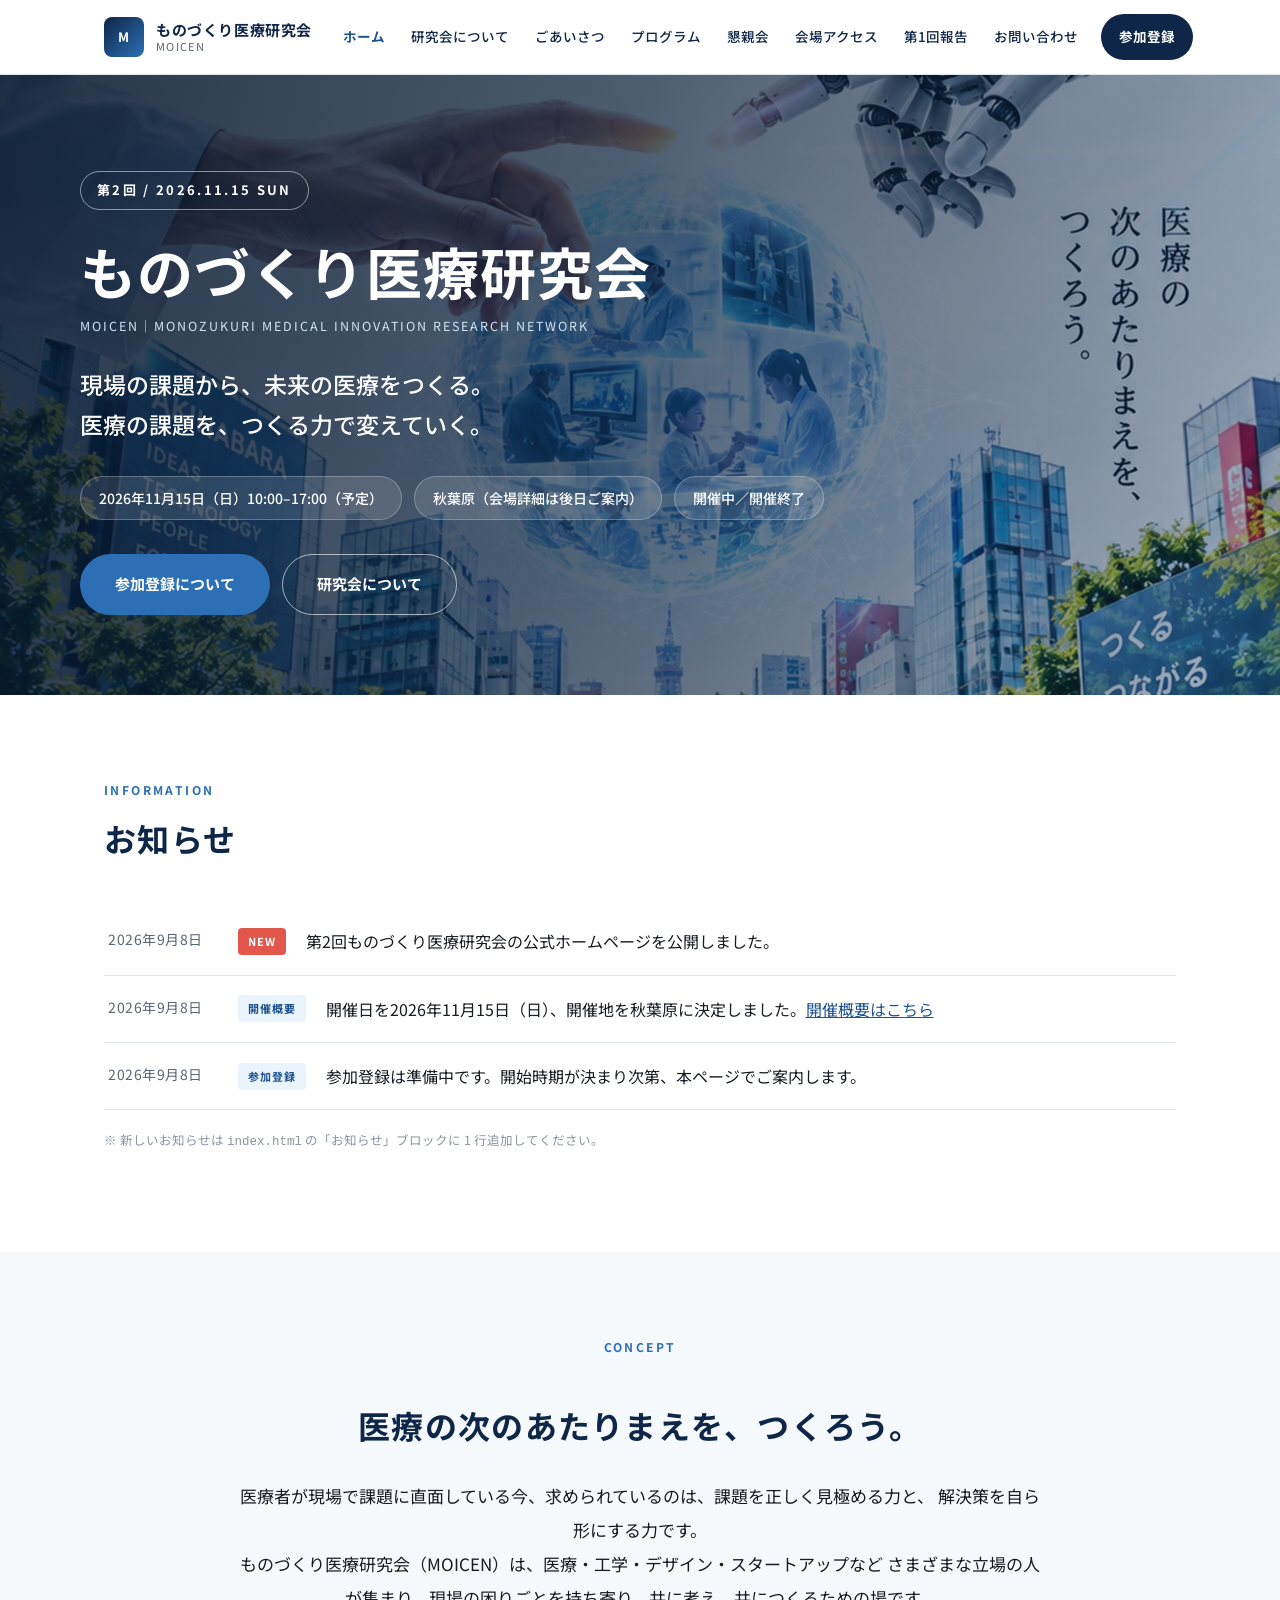
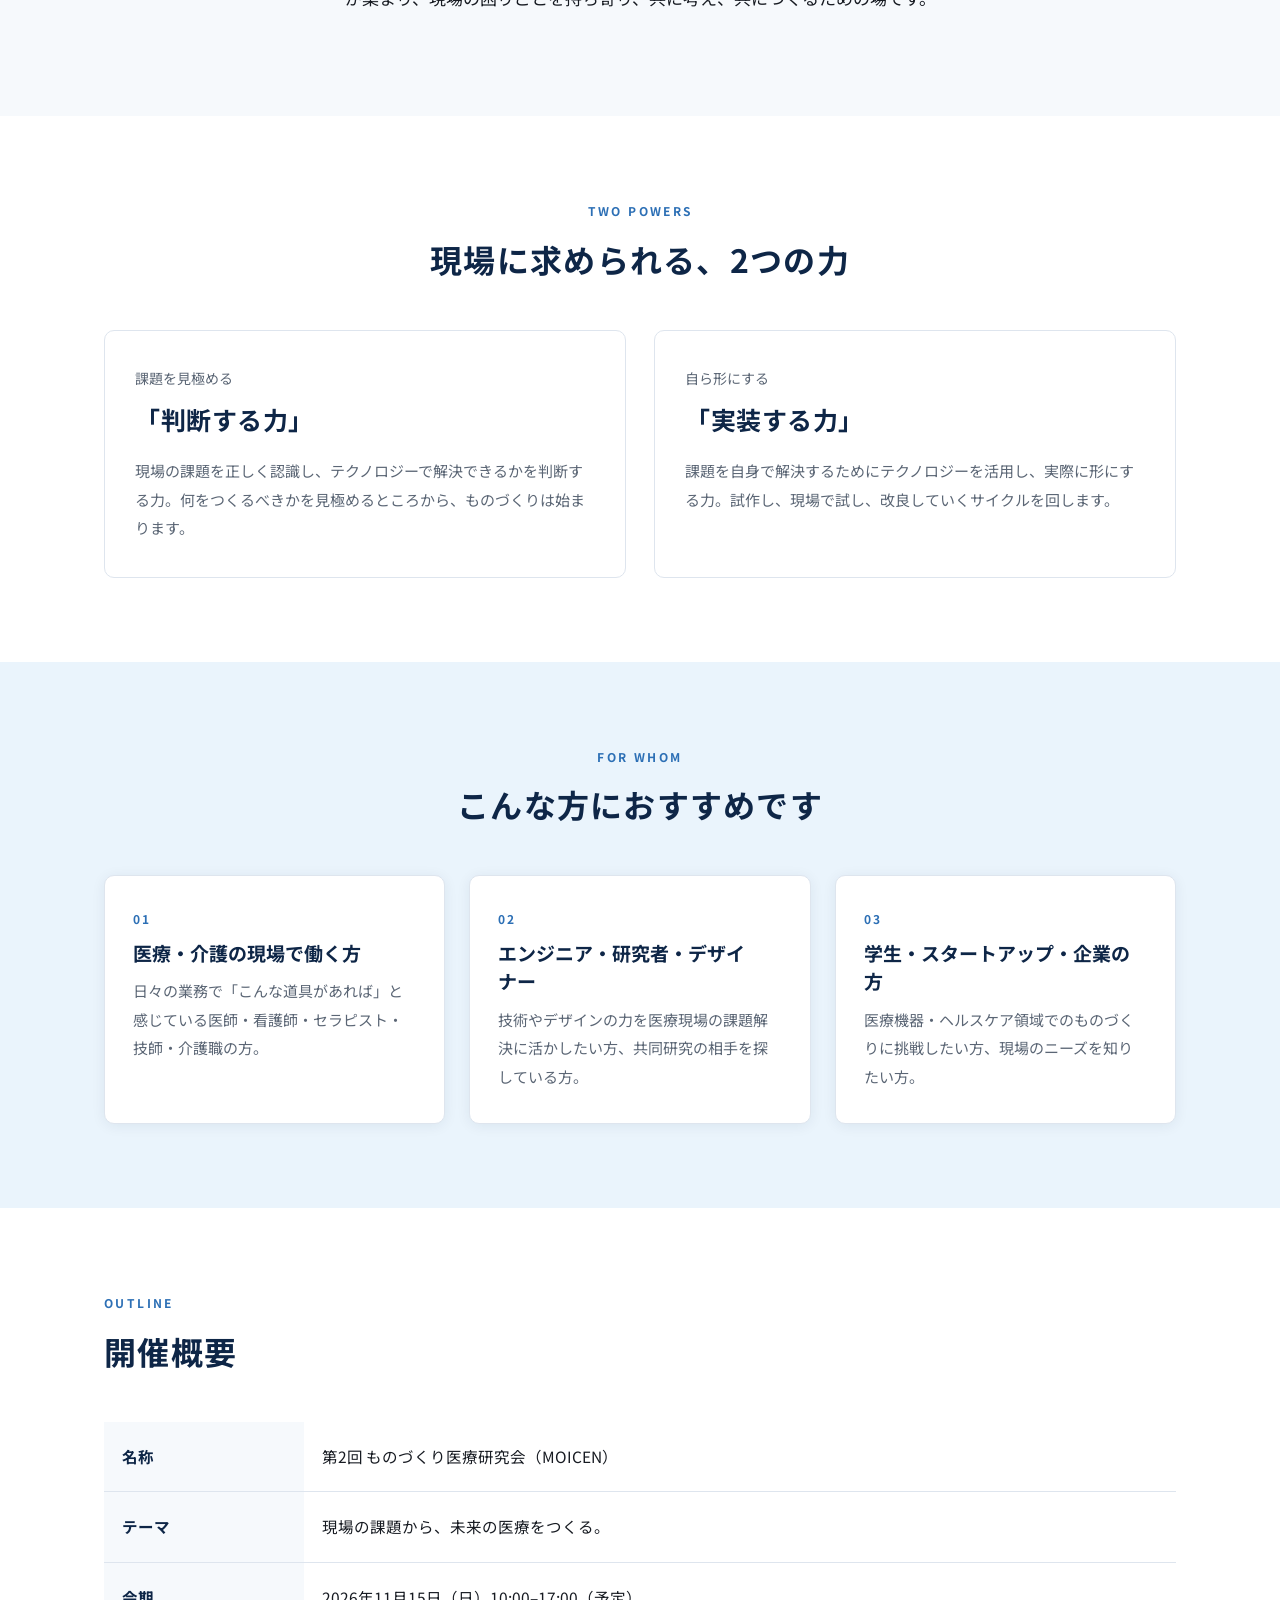
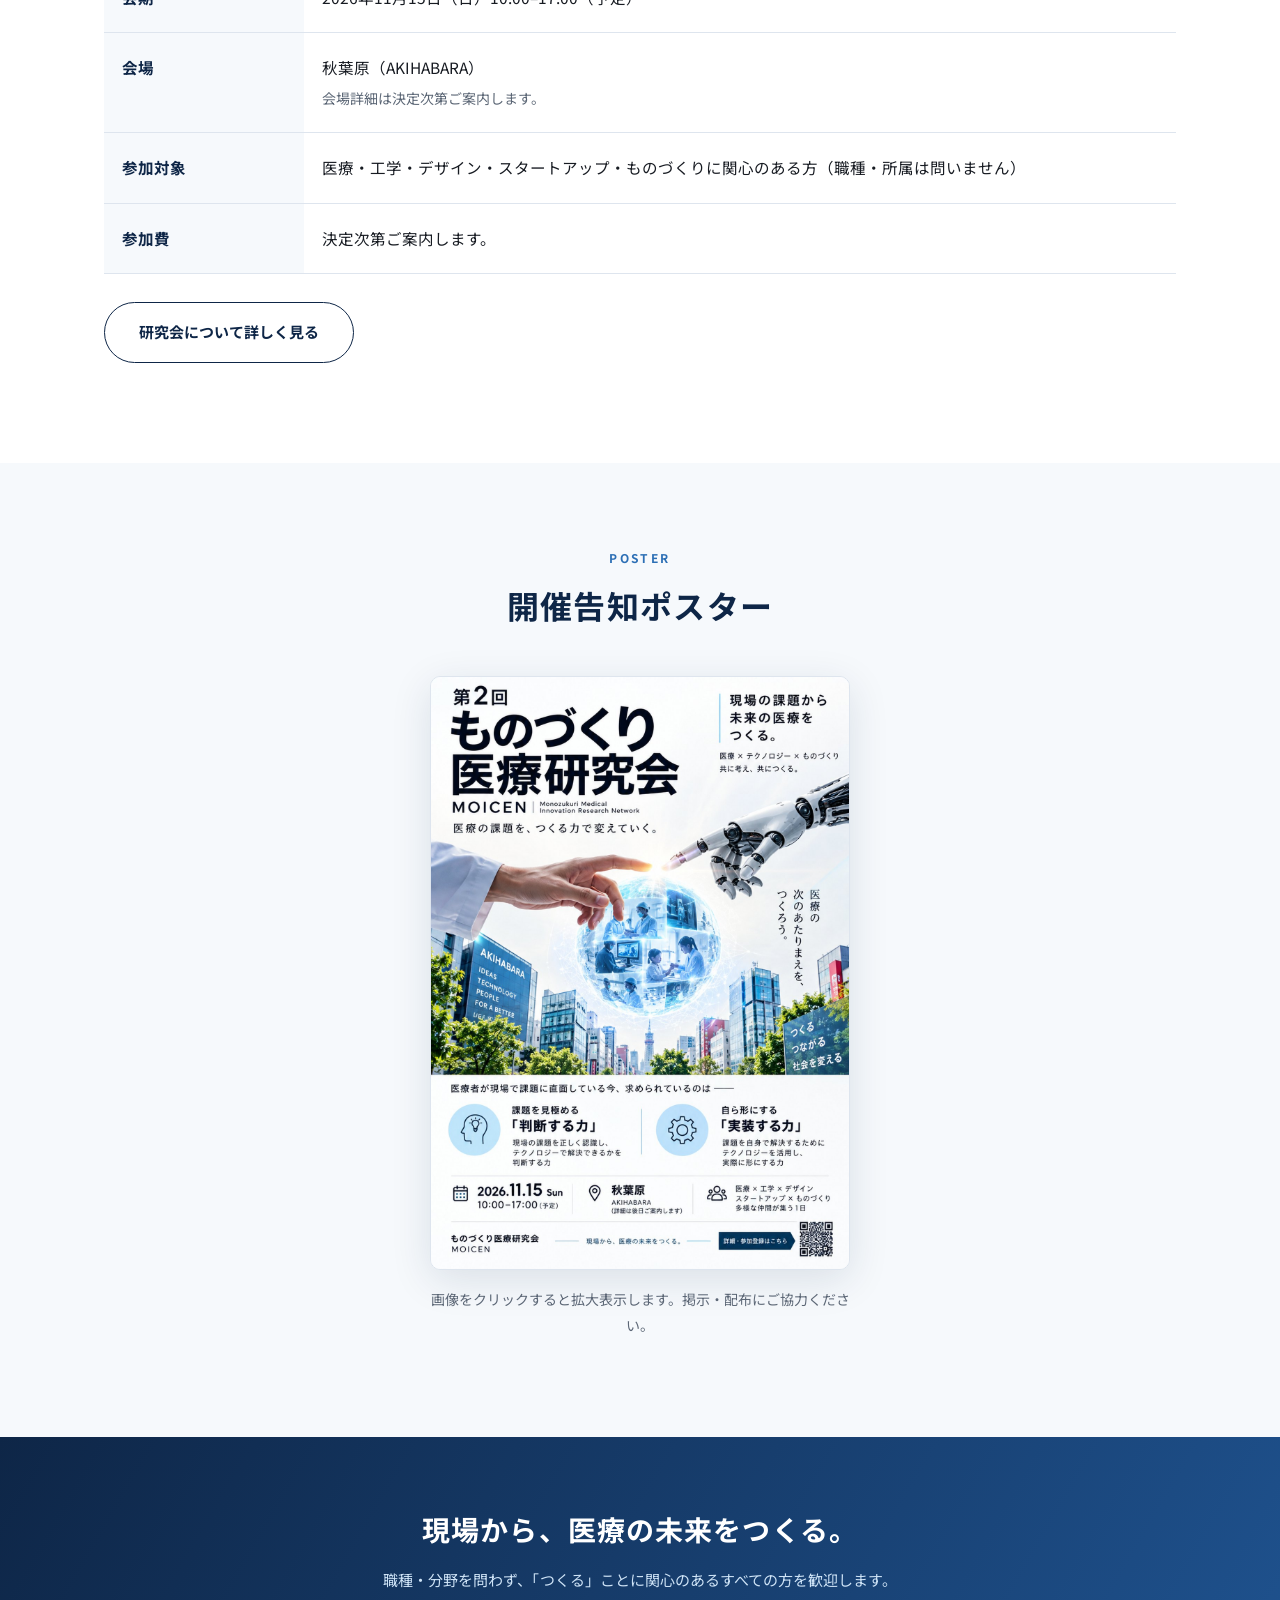
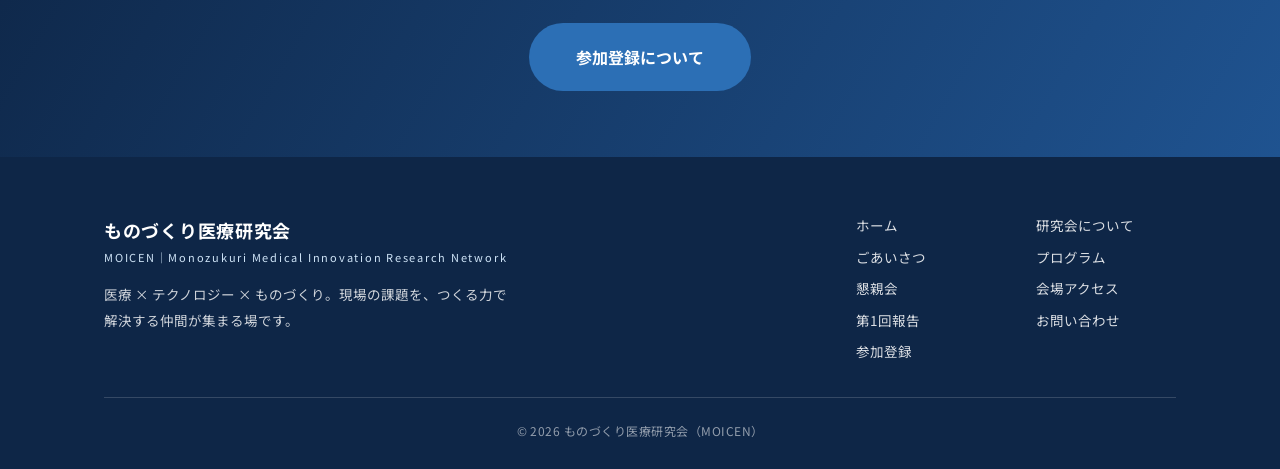
==== index.html @ 5b95f93e "first commit" ====
<!DOCTYPE html>
<html lang="ja">
<head>
<meta charset="UTF-8">
<meta name="viewport" content="width=device-width, initial-scale=1">
<title>ホーム｜第2回 ものづくり医療研究会（MOICEN）</title>
<meta name="description" content="第2回ものづくり医療研究会（MOICEN）を2026年11月15日（日）秋葉原にて開催。医療×テクノロジー×ものづくりで、現場の課題から未来の医療をつくる。">
<meta property="og:title" content="ホーム｜第2回 ものづくり医療研究会（MOICEN）">
<meta property="og:description" content="第2回ものづくり医療研究会（MOICEN）を2026年11月15日（日）秋葉原にて開催。医療×テクノロジー×ものづくりで、現場の課題から未来の医療をつくる。">
<meta property="og:image" content="images/keyvisual.jpg">
<meta property="og:type" content="website">
<link rel="preconnect" href="https://fonts.googleapis.com">
<link rel="preconnect" href="https://fonts.gstatic.com" crossorigin>
<link href="https://fonts.googleapis.com/css2?family=Noto+Sans+JP:wght@400;500;700&display=swap" rel="stylesheet">
<link rel="stylesheet" href="assets/style.css">
</head>
<body>
<header class="site-header">
  <div class="wrap header-inner">
    <a class="brand" href="index.html">
      <span class="brand-mark">M</span>
      <span class="brand-text">
        <span class="brand-name">ものづくり医療研究会</span>
        <span class="brand-sub">MOICEN</span>
      </span>
    </a>
    <button class="nav-toggle" type="button" aria-label="メニューを開く" aria-expanded="false" aria-controls="globalNav"><span></span></button>
    <nav class="nav" id="globalNav">
      <a href="index.html" class="current">ホーム</a>
      <a href="about.html">研究会について</a>
      <a href="greeting.html">ごあいさつ</a>
      <a href="program.html">プログラム</a>
      <a href="social.html">懇親会</a>
      <a href="access.html">会場アクセス</a>
      <a href="report-1st.html">第1回報告</a>
      <a href="contact.html">お問い合わせ</a>
      <a href="registration.html" class="nav-cta">参加登録</a>
    </nav>
  </div>
</header>
<section class="hero">
  <div class="hero-media"><img src="images/keyvisual.jpg" alt="第2回ものづくり医療研究会 キービジュアル"></div>
  <div class="wrap hero-inner">
    <span class="hero-eyebrow">第2回 / 2026.11.15 SUN</span>
    <h1>ものづくり医療研究会</h1>
    <p class="hero-en">MOICEN｜MONOZUKURI MEDICAL INNOVATION RESEARCH NETWORK</p>
    <p class="hero-lead">現場の課題から、未来の医療をつくる。<br>医療の課題を、つくる力で変えていく。</p>
    <div class="hero-facts">
      <span>2026年11月15日（日）10:00–17:00（予定）</span>
      <span>秋葉原（会場詳細は後日ご案内）</span>
      <span id="countdown"></span>
    </div>
    <div class="hero-actions">
      <a class="btn btn-primary" href="registration.html">参加登録について</a>
      <a class="btn btn-ghost" href="about.html">研究会について</a>
    </div>
  </div>
</section>

<section class="section">
  <div class="wrap">
    <div class="section-head">
      <p class="section-en">INFORMATION</p>
      <h2 class="section-title">お知らせ</h2>
    </div>
    <ul class="news-list">
      <li>
        <time datetime="2026-09-08">2026年9月8日</time>
        <span class="news-tag is-new">NEW</span>
        <span class="news-body">第2回ものづくり医療研究会の公式ホームページを公開しました。</span>
      </li>
      <li>
        <time datetime="2026-09-08">2026年9月8日</time>
        <span class="news-tag">開催概要</span>
        <span class="news-body">開催日を2026年11月15日（日）、開催地を秋葉原に決定しました。<a href="about.html">開催概要はこちら</a></span>
      </li>
      <li>
        <time datetime="2026-09-08">2026年9月8日</time>
        <span class="news-tag">参加登録</span>
        <span class="news-body">参加登録は準備中です。開始時期が決まり次第、本ページでご案内します。</span>
      </li>
    </ul>
    <p class="edit-note" style="margin-top:18px;">※ 新しいお知らせは <code>index.html</code> の「お知らせ」ブロックに 1 行追加してください。</p>
  </div>
</section>

<section class="section section-soft">
  <div class="wrap narrow center">
    <p class="section-en">CONCEPT</p>
    <h2 class="section-title">医療の次のあたりまえを、つくろう。</h2>
    <p class="lead" style="margin-top:24px;">
      医療者が現場で課題に直面している今、求められているのは、課題を正しく見極める力と、
      解決策を自ら形にする力です。<br>
      ものづくり医療研究会（MOICEN）は、医療・工学・デザイン・スタートアップなど
      さまざまな立場の人が集まり、現場の困りごとを持ち寄り、共に考え、共につくるための場です。
    </p>
  </div>
</section>

<section class="section">
  <div class="wrap">
    <div class="section-head center">
      <p class="section-en">TWO POWERS</p>
      <h2 class="section-title">現場に求められる、2つの力</h2>
    </div>
    <div class="pillars">
      <div class="pillar">
        <div class="label">課題を見極める</div>
        <div class="power">「判断する力」</div>
        <p>現場の課題を正しく認識し、テクノロジーで解決できるかを判断する力。何をつくるべきかを見極めるところから、ものづくりは始まります。</p>
      </div>
      <div class="pillar">
        <div class="label">自ら形にする</div>
        <div class="power">「実装する力」</div>
        <p>課題を自身で解決するためにテクノロジーを活用し、実際に形にする力。試作し、現場で試し、改良していくサイクルを回します。</p>
      </div>
    </div>
  </div>
</section>

<section class="section section-sky">
  <div class="wrap">
    <div class="section-head center">
      <p class="section-en">FOR WHOM</p>
      <h2 class="section-title">こんな方におすすめです</h2>
    </div>
    <div class="grid grid-3">
      <div class="card">
        <span class="card-num">01</span>
        <h3>医療・介護の現場で働く方</h3>
        <p>日々の業務で「こんな道具があれば」と感じている医師・看護師・セラピスト・技師・介護職の方。</p>
      </div>
      <div class="card">
        <span class="card-num">02</span>
        <h3>エンジニア・研究者・デザイナー</h3>
        <p>技術やデザインの力を医療現場の課題解決に活かしたい方、共同研究の相手を探している方。</p>
      </div>
      <div class="card">
        <span class="card-num">03</span>
        <h3>学生・スタートアップ・企業の方</h3>
        <p>医療機器・ヘルスケア領域でのものづくりに挑戦したい方、現場のニーズを知りたい方。</p>
      </div>
    </div>
  </div>
</section>

<section class="section">
  <div class="wrap">
    <div class="section-head">
      <p class="section-en">OUTLINE</p>
      <h2 class="section-title">開催概要</h2>
    </div>
    <table class="table-outline">
      <tr><th>名称</th><td>第2回 ものづくり医療研究会（MOICEN）</td></tr>
      <tr><th>テーマ</th><td>現場の課題から、未来の医療をつくる。</td></tr>
      <tr><th>会期</th><td>2026年11月15日（日）10:00–17:00（予定）</td></tr>
      <tr><th>会場</th><td>秋葉原（AKIHABARA）<br><span class="muted">会場詳細は決定次第ご案内します。</span></td></tr>
      <tr><th>参加対象</th><td>医療・工学・デザイン・スタートアップ・ものづくりに関心のある方（職種・所属は問いません）</td></tr>
      <tr><th>参加費</th><td>決定次第ご案内します。</td></tr>
    </table>
    <p style="margin-top:28px;"><a class="btn btn-outline" href="about.html">研究会について詳しく見る</a></p>
  </div>
</section>

<section class="section section-soft">
  <div class="wrap">
    <div class="section-head center">
      <p class="section-en">POSTER</p>
      <h2 class="section-title">開催告知ポスター</h2>
    </div>
    <div style="max-width:420px; margin:0 auto; text-align:center;">
      <a href="images/poster.jpg" target="_blank" rel="noopener">
        <img src="images/poster.jpg" alt="第2回ものづくり医療研究会 開催告知ポスター" style="border:1px solid var(--line); border-radius:10px; box-shadow:var(--shadow-lg);">
      </a>
      <p class="muted" style="margin-top:16px;">画像をクリックすると拡大表示します。掲示・配布にご協力ください。</p>
    </div>
  </div>
</section>

<section class="cta-band">
  <div class="wrap">
    <h2>現場から、医療の未来をつくる。</h2>
    <p>職種・分野を問わず、「つくる」ことに関心のあるすべての方を歓迎します。</p>
    <a class="btn btn-primary btn-lg" href="registration.html">参加登録について</a>
  </div>
</section>
<footer class="site-footer">
  <div class="wrap">
    <div class="footer-top">
      <div class="footer-brand">
        <div class="name">ものづくり医療研究会</div>
        <div class="en">MOICEN｜Monozukuri Medical Innovation Research Network</div>
        <p>医療 × テクノロジー × ものづくり。現場の課題を、つくる力で解決する仲間が集まる場です。</p>
      </div>
      <nav class="footer-nav">
      <a href="index.html">ホーム</a>
      <a href="about.html">研究会について</a>
      <a href="greeting.html">ごあいさつ</a>
      <a href="program.html">プログラム</a>
      <a href="social.html">懇親会</a>
      <a href="access.html">会場アクセス</a>
      <a href="report-1st.html">第1回報告</a>
      <a href="contact.html">お問い合わせ</a>
      <a href="registration.html">参加登録</a>
      </nav>
    </div>
    <div class="copyright">&copy; 2026 ものづくり医療研究会（MOICEN）</div>
  </div>
</footer>
<script src="assets/script.js"></script>
</body>
</html>
---- assets/style.css ----
@charset "UTF-8";

/* =========================================================
   第2回 ものづくり医療研究会 (MOICEN) 公式サイト
   共通スタイルシート
   ========================================================= */

:root {
  --navy:       #0E2647;
  --navy-2:     #1B3A63;
  --blue:       #2C6FB5;
  --blue-dark:  #1F5390;
  --blue-light: #CFE4F7;
  --sky:        #EAF4FC;
  --ink:        #171B22;
  --gray:       #5B6675;
  --gray-light: #8A94A3;
  --line:       #DEE5EE;
  --bg:         #FFFFFF;
  --bg-soft:    #F6F9FC;
  --accent:     #E2574C;

  --wrap: 1120px;
  --radius: 10px;
  --shadow: 0 2px 14px rgba(14, 38, 71, .07);
  --shadow-lg: 0 10px 40px rgba(14, 38, 71, .12);

  --font-jp: "Noto Sans JP", "Hiragino Kaku Gothic ProN", "Hiragino Sans",
             "Yu Gothic", "Meiryo", system-ui, sans-serif;
}

* { box-sizing: border-box; }

html { scroll-behavior: smooth; }

body {
  margin: 0;
  font-family: var(--font-jp);
  color: var(--ink);
  background: var(--bg);
  font-size: 16px;
  line-height: 1.9;
  -webkit-font-smoothing: antialiased;
  text-align: left;
  line-break: strict;
  overflow-wrap: break-word;
}

img { max-width: 100%; height: auto; display: block; }
a { color: var(--blue-dark); }
a:hover { opacity: .8; }

.wrap { width: 100%; max-width: var(--wrap); margin: 0 auto; padding: 0 24px; }
.narrow { max-width: 860px; }

/* ---------- ヘッダー ---------- */
.site-header {
  position: sticky; top: 0; z-index: 100;
  background: rgba(255,255,255,.96);
  backdrop-filter: blur(8px);
  border-bottom: 1px solid var(--line);
}
.header-inner {
  display: flex; align-items: center; justify-content: space-between;
  gap: 20px; height: 74px;
}
.brand { display: flex; align-items: center; gap: 12px; text-decoration: none; color: var(--navy); }
.brand-mark {
  width: 40px; height: 40px; flex: none; border-radius: 8px;
  background: linear-gradient(135deg, var(--navy) 0%, var(--blue) 100%);
  color: #fff; font-weight: 700; font-size: 13px; letter-spacing: .02em;
  display: grid; place-items: center;
}
.brand-text { line-height: 1.25; }
.brand-name { display: block; font-weight: 700; font-size: 15px; letter-spacing: .04em; white-space: nowrap; }
.brand-sub  { display: block; font-size: 11px; color: var(--gray); letter-spacing: .12em; }

.nav { display: flex; align-items: center; gap: 4px; }
.nav a {
  display: block; padding: 8px 11px; font-size: 13.5px; font-weight: 500;
  color: var(--navy); text-decoration: none; border-radius: 6px; white-space: nowrap;
}
.nav a:hover { background: var(--sky); opacity: 1; }
.nav a.current { color: var(--blue-dark); font-weight: 700; }
.nav .nav-cta {
  margin-left: 8px; background: var(--navy); color: #fff; padding: 10px 18px;
  border-radius: 999px; font-weight: 700;
}
.nav .nav-cta:hover { background: var(--blue-dark); }

.nav-toggle {
  display: none; width: 44px; height: 44px; border: 1px solid var(--line);
  background: #fff; border-radius: 8px; cursor: pointer; padding: 0;
}
.nav-toggle span, .nav-toggle span::before, .nav-toggle span::after {
  display: block; width: 20px; height: 2px; background: var(--navy);
  margin: 0 auto; position: relative; transition: .2s;
}
.nav-toggle span::before { content: ""; position: absolute; top: -6px; }
.nav-toggle span::after  { content: ""; position: absolute; top: 6px; }

@media (max-width: 1040px) {
  .nav a { padding: 8px 8px; font-size: 12.5px; }
  .nav .nav-cta { padding: 9px 14px; }
}
@media (max-width: 900px) {
  .nav-toggle { display: block; }
  .nav {
    position: absolute; left: 0; right: 0; top: 74px;
    flex-direction: column; align-items: stretch; gap: 0;
    background: #fff; border-bottom: 1px solid var(--line);
    box-shadow: var(--shadow); padding: 8px 16px 20px;
    display: none;
  }
  .nav.open { display: flex; }
  .nav a { padding: 14px 8px; font-size: 15px; border-bottom: 1px solid var(--line); border-radius: 0; }
  .nav .nav-cta { margin: 14px 0 0; text-align: center; border: 0; border-radius: 999px; }
}

/* ---------- ヒーロー（トップ） ---------- */
.hero { position: relative; background: var(--navy); overflow: hidden; }
.hero-media { position: absolute; inset: 0; }
.hero-media img { width: 100%; height: 100%; object-fit: cover; object-position: center 38%; }
.hero-media::after {
  content: ""; position: absolute; inset: 0;
  background: linear-gradient(105deg, rgba(8,24,46,.88) 0%, rgba(10,32,60,.72) 45%, rgba(14,45,84,.35) 100%);
}
.hero-inner { position: relative; padding: 96px 0 80px; color: #fff; }
.hero-eyebrow {
  display: inline-block; font-size: 13px; letter-spacing: .18em; font-weight: 700;
  border: 1px solid rgba(255,255,255,.5); border-radius: 999px; padding: 6px 16px; margin-bottom: 26px;
}
.hero h1 {
  margin: 0 0 8px; font-size: clamp(30px, 5.2vw, 56px); line-height: 1.25;
  font-weight: 700; letter-spacing: .02em;
}
.hero .hero-en { font-size: 12.5px; letter-spacing: .16em; color: var(--blue-light); margin: 0 0 28px; }
.hero-lead { font-size: clamp(17px, 2.4vw, 23px); font-weight: 500; line-height: 1.7; margin: 0 0 32px; max-width: 30em; }
.hero-facts { display: flex; flex-wrap: wrap; gap: 10px 12px; margin-bottom: 34px; }
.hero-facts span {
  background: rgba(255,255,255,.12); border: 1px solid rgba(255,255,255,.25);
  border-radius: 999px; padding: 8px 18px; font-size: 14px; font-weight: 500;
}
.hero-actions { display: flex; flex-wrap: wrap; gap: 12px; }
@media (max-width: 700px) { .hero-inner { padding: 64px 0 56px; } }

/* ---------- ページヘッダー（下層） ---------- */
.page-head { background: var(--navy); color: #fff; padding: 60px 0 52px; }
.page-head h1 { margin: 0 0 6px; font-size: clamp(24px, 3.6vw, 36px); letter-spacing: .04em; }
.page-head p { margin: 0; font-size: 12.5px; letter-spacing: .16em; color: var(--blue-light); }

.breadcrumb { background: var(--bg-soft); border-bottom: 1px solid var(--line); font-size: 12.5px; color: var(--gray); }
.breadcrumb ol { list-style: none; display: flex; flex-wrap: wrap; gap: 8px; margin: 0; padding: 12px 24px; max-width: var(--wrap); margin-inline: auto; }
.breadcrumb li::after { content: "／"; margin-left: 8px; color: var(--gray-light); }
.breadcrumb li:last-child::after { content: ""; }
.breadcrumb a { color: var(--gray); text-decoration: none; }

/* ---------- ボタン ---------- */
.btn {
  display: inline-flex; align-items: center; justify-content: center; gap: 8px;
  padding: 15px 34px; border-radius: 999px; font-weight: 700; font-size: 15px;
  text-decoration: none; border: 1.5px solid transparent; transition: .18s; cursor: pointer;
}
.btn-primary { background: var(--blue); color: #fff; }
.btn-primary:hover { background: var(--blue-dark); opacity: 1; }
.btn-ghost { border-color: rgba(255,255,255,.6); color: #fff; }
.btn-ghost:hover { background: rgba(255,255,255,.12); opacity: 1; }
.btn-outline { border-color: var(--navy); color: var(--navy); background: #fff; }
.btn-outline:hover { background: var(--navy); color: #fff; opacity: 1; }
.btn-lg { padding: 18px 46px; font-size: 16px; }
.btn[aria-disabled="true"] { background: #C7D0DB; border-color: #C7D0DB; color: #fff; pointer-events: none; }

/* ---------- セクション共通 ---------- */
.section { padding: 84px 0; }
.section-soft { background: var(--bg-soft); }
.section-sky { background: var(--sky); }
@media (max-width: 700px) { .section { padding: 56px 0; } }

.section-title { margin: 0 0 8px; font-size: clamp(22px, 3.2vw, 32px); letter-spacing: .04em; color: var(--navy); }
.section-en { margin: 0 0 36px; font-size: 12px; letter-spacing: .2em; color: var(--blue); font-weight: 700; }
.section-head { margin-bottom: 40px; }
.section-head .section-en { margin-bottom: 6px; }
.section-head .section-title { margin-bottom: 0; }
.lead { font-size: 17px; line-height: 2; color: var(--ink); }

h2.block-title {
  font-size: 20px; color: var(--navy); margin: 48px 0 16px; padding-left: 14px;
  border-left: 4px solid var(--blue); line-height: 1.5;
}
h2.block-title:first-child { margin-top: 0; }
h3.sub-title { font-size: 17px; color: var(--navy-2); margin: 32px 0 10px; }

/* ---------- お知らせ ---------- */
.news-list { list-style: none; margin: 0; padding: 0; }
.news-list li { border-bottom: 1px solid var(--line); padding: 18px 4px; display: flex; gap: 20px; flex-wrap: wrap; }
.news-list time { color: var(--gray); font-size: 14px; min-width: 110px; letter-spacing: .04em; }
.news-tag {
  font-size: 11px; font-weight: 700; letter-spacing: .08em; padding: 3px 10px; border-radius: 4px;
  background: var(--sky); color: var(--blue-dark); align-self: center;
}
.news-tag.is-new { background: var(--accent); color: #fff; }
.news-body { flex: 1 1 320px; }

/* ---------- 概要テーブル ---------- */
.table-outline { width: 100%; border-collapse: collapse; background: #fff; }
.table-outline th, .table-outline td {
  border-bottom: 1px solid var(--line); padding: 20px 18px; text-align: left; vertical-align: top; font-size: 15.5px;
}
.table-outline th { width: 200px; background: var(--bg-soft); color: var(--navy); font-weight: 700; white-space: nowrap; }
@media (max-width: 640px) {
  .table-outline th, .table-outline td { display: block; width: 100%; border-bottom: 0; padding: 14px 16px; }
  .table-outline th { padding-bottom: 4px; }
  .table-outline tr { display: block; border-bottom: 1px solid var(--line); }
}

/* ---------- カード ---------- */
.grid { display: grid; gap: 24px; }
.grid-2 { grid-template-columns: repeat(2, 1fr); }
.grid-3 { grid-template-columns: repeat(3, 1fr); }
@media (max-width: 860px) { .grid-2, .grid-3 { grid-template-columns: 1fr; } }

.card {
  background: #fff; border: 1px solid var(--line); border-radius: var(--radius);
  padding: 32px 28px; box-shadow: var(--shadow);
}
.card h3 { margin: 0 0 10px; font-size: 19px; color: var(--navy); line-height: 1.5; }
.card p { margin: 0; font-size: 15px; color: var(--gray); }
.card-icon {
  width: 54px; height: 54px; border-radius: 50%; background: var(--blue-light);
  display: grid; place-items: center; margin-bottom: 18px; font-size: 22px; color: var(--navy);
}
.card-num { font-size: 12px; font-weight: 700; letter-spacing: .18em; color: var(--blue); display: block; margin-bottom: 8px; }

/* ---------- 訴求ブロック ---------- */
.pillars { display: grid; grid-template-columns: repeat(2, 1fr); gap: 28px; }
@media (max-width: 860px) { .pillars { grid-template-columns: 1fr; } }
.pillar { background: #fff; border-radius: var(--radius); padding: 34px 30px; border: 1px solid var(--line); }
.pillar .label { font-size: 14px; color: var(--gray); }
.pillar .power { font-size: 25px; font-weight: 700; color: var(--navy); margin: 4px 0 14px; letter-spacing: .02em; }
.pillar p { margin: 0; font-size: 15px; color: var(--gray); }

/* ---------- タイムテーブル ---------- */
.timetable { width: 100%; border-collapse: collapse; }
.timetable th, .timetable td { border: 1px solid var(--line); padding: 16px; font-size: 15px; vertical-align: top; }
.timetable thead th { background: var(--navy); color: #fff; font-weight: 700; }
.timetable td.time { width: 150px; white-space: nowrap; color: var(--blue-dark); font-weight: 700; background: var(--bg-soft); }
@media (max-width: 640px) {
  .timetable, .timetable tbody, .timetable tr, .timetable td { display: block; width: 100%; }
  .timetable thead { display: none; }
  .timetable tr { margin-bottom: 14px; border: 1px solid var(--line); border-radius: 8px; overflow: hidden; }
  .timetable td { border: 0; border-bottom: 1px solid var(--line); }
  .timetable td.time { width: 100%; }
}

/* ---------- 準備中バッジ ---------- */
.coming {
  border: 1px dashed var(--blue); background: var(--sky); border-radius: var(--radius);
  padding: 30px 26px; text-align: center; color: var(--navy);
}
.coming strong { display: block; font-size: 17px; margin-bottom: 6px; letter-spacing: .04em; }
.coming p { margin: 0; font-size: 14.5px; color: var(--gray); }

.notice {
  background: #fff; border: 1px solid var(--line); border-left: 4px solid var(--accent);
  border-radius: 6px; padding: 20px 22px; font-size: 15px;
}
.notice p:first-child { margin-top: 0; }
.notice p:last-child { margin-bottom: 0; }

/* ---------- 定義リスト・箇条書き ---------- */
ul.check { list-style: none; padding: 0; margin: 0; }
ul.check li { position: relative; padding-left: 26px; margin-bottom: 12px; font-size: 15.5px; }
ul.check li::before {
  content: ""; position: absolute; left: 4px; top: .72em;
  width: 8px; height: 8px; border-radius: 50%; background: var(--blue);
}
ol.steps { counter-reset: step; list-style: none; padding: 0; margin: 0; }
ol.steps li { position: relative; padding-left: 52px; margin-bottom: 26px; }
ol.steps li::before {
  counter-increment: step; content: "STEP " counter(step);
  position: absolute; left: 0; top: 2px; font-size: 10.5px; font-weight: 700;
  color: #fff; background: var(--blue); border-radius: 4px; padding: 3px 6px; letter-spacing: .06em;
}
ol.steps h3 { margin: 0 0 4px; font-size: 17px; color: var(--navy); }
ol.steps p { margin: 0; font-size: 15px; color: var(--gray); }

/* ---------- CTA 帯 ---------- */
.cta-band { background: linear-gradient(120deg, var(--navy) 0%, var(--blue-dark) 100%); color: #fff; padding: 66px 0; text-align: center; }
.cta-band h2 { margin: 0 0 10px; font-size: clamp(20px, 3vw, 28px); letter-spacing: .04em; }
.cta-band p { margin: 0 0 28px; color: var(--blue-light); font-size: 15px; }

/* ---------- フッター ---------- */
.site-footer { background: var(--navy); color: rgba(255,255,255,.8); padding: 56px 0 28px; font-size: 14px; }
.footer-top { display: flex; flex-wrap: wrap; gap: 40px; justify-content: space-between; padding-bottom: 32px; border-bottom: 1px solid rgba(255,255,255,.16); }
.footer-brand .name { color: #fff; font-size: 18px; font-weight: 700; letter-spacing: .04em; }
.footer-brand .en { font-size: 11px; letter-spacing: .16em; color: var(--blue-light); }
.footer-brand p { margin: 14px 0 0; font-size: 13.5px; max-width: 30em; }
.footer-nav { display: grid; grid-template-columns: repeat(2, minmax(140px, auto)); gap: 6px 40px; }
.footer-nav a { color: rgba(255,255,255,.85); text-decoration: none; font-size: 13.5px; }
.footer-nav a:hover { color: #fff; }
.copyright { padding-top: 22px; font-size: 12px; color: rgba(255,255,255,.55); text-align: center; letter-spacing: .04em; }

/* ---------- ユーティリティ ---------- */
.mt-0 { margin-top: 0; }
.mb-0 { margin-bottom: 0; }
.center { text-align: center; }
.muted { color: var(--gray); font-size: 14px; }
.edit-note { font-size: 12.5px; color: var(--gray-light); }
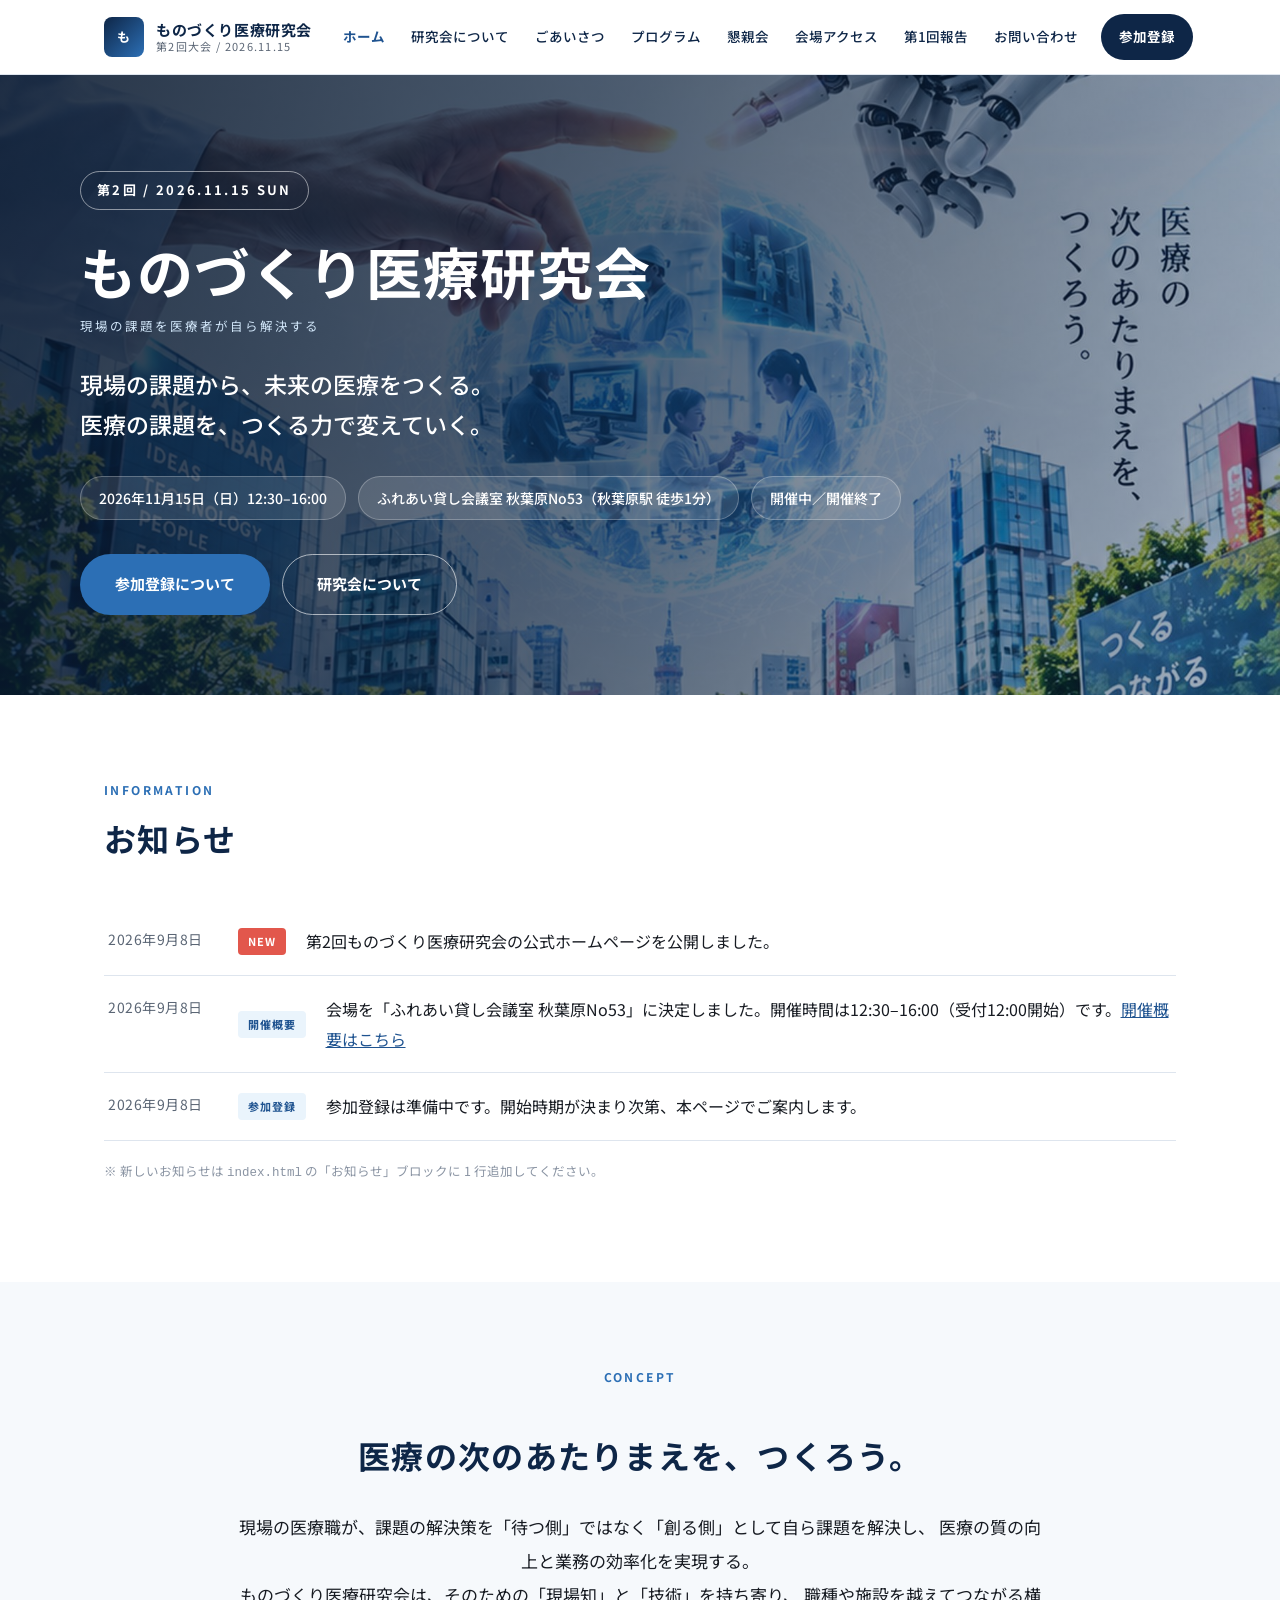
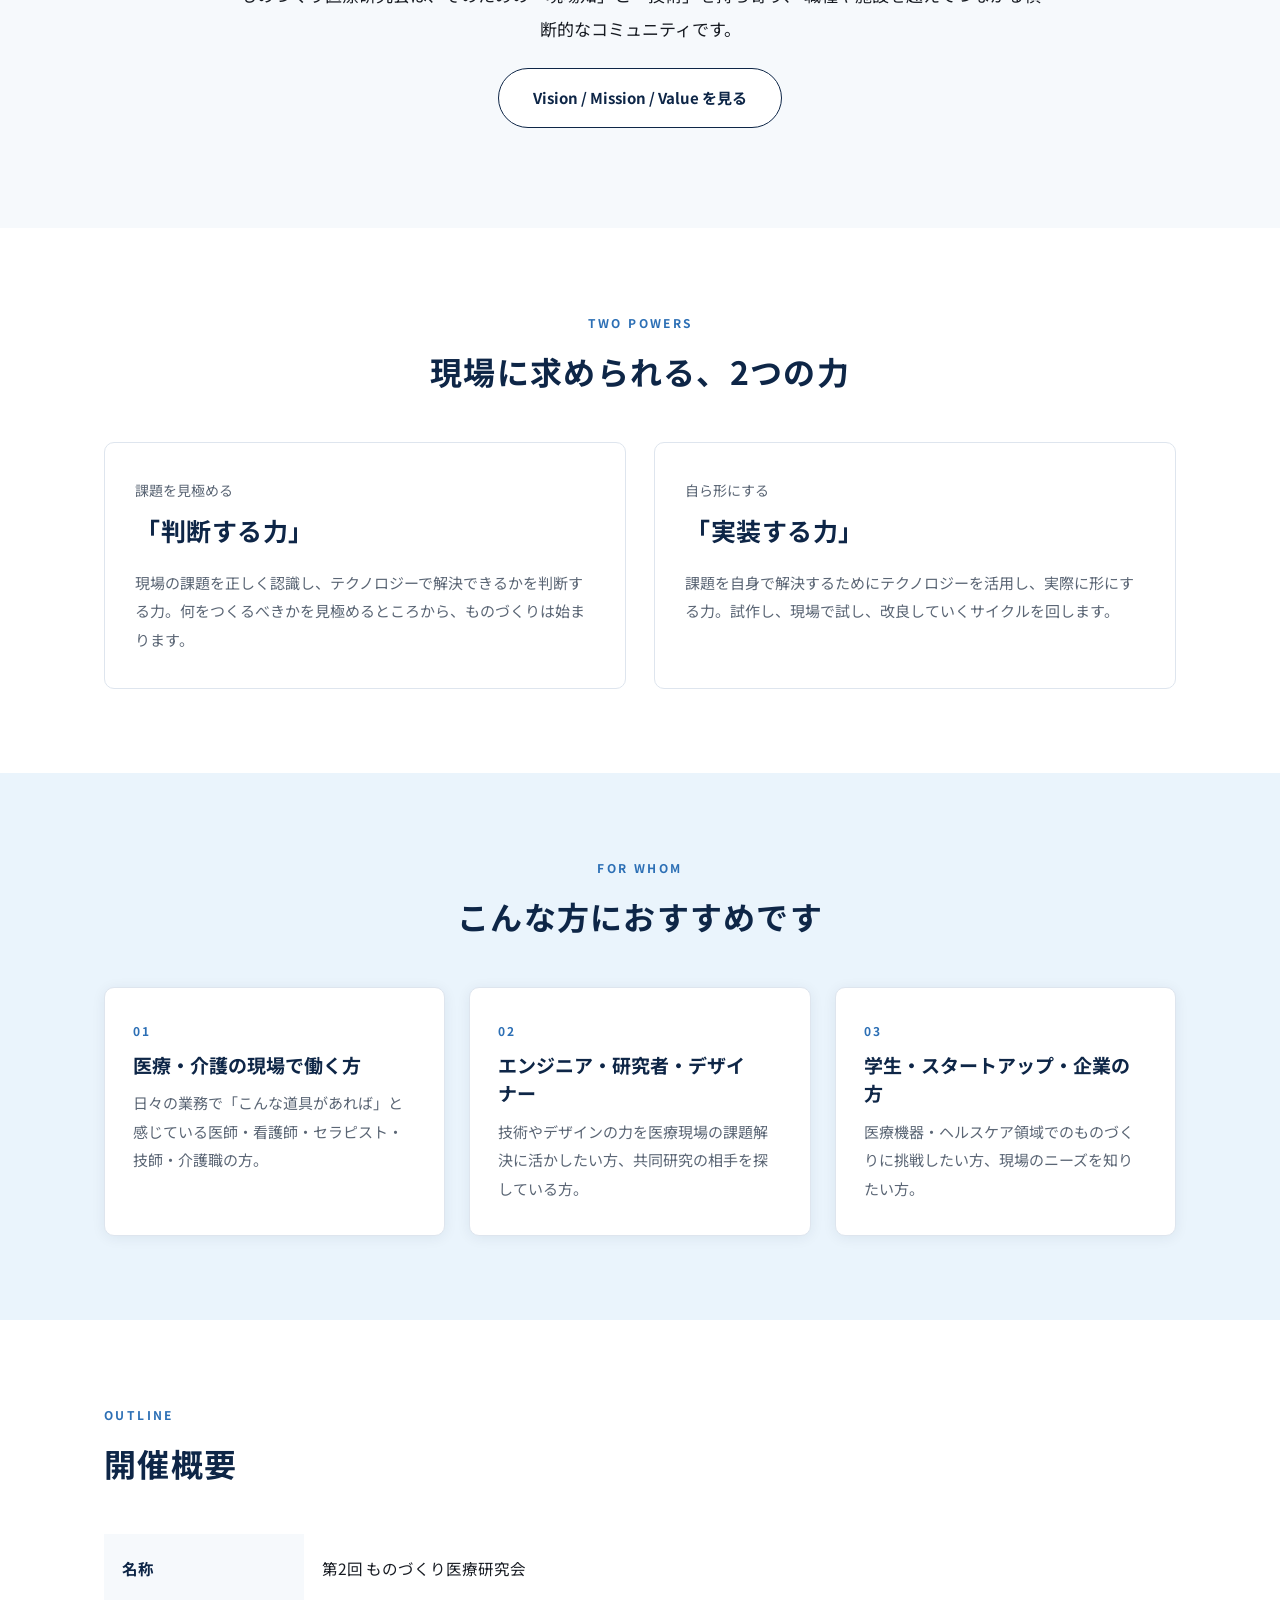
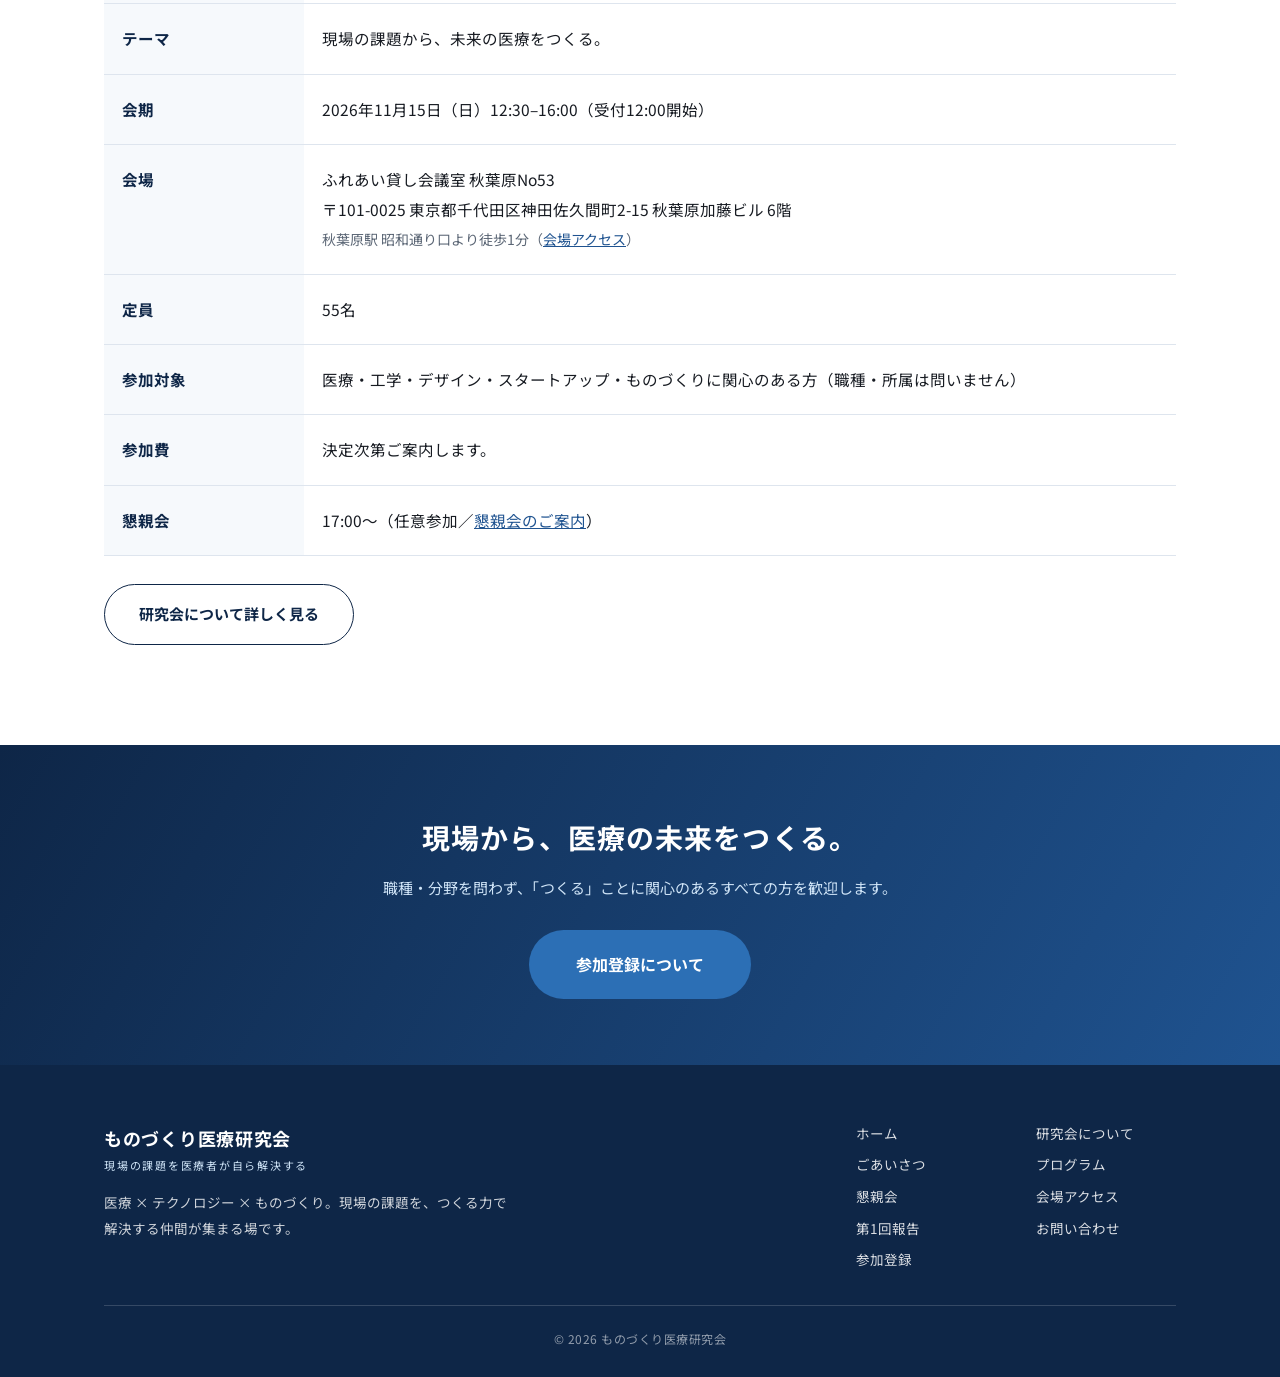
==== commit 19556c00: "modified about" ====
--- a/index.html
+++ b/index.html
@@ -3,10 +3,10 @@
 <head>
 <meta charset="UTF-8">
 <meta name="viewport" content="width=device-width, initial-scale=1">
-<title>ホーム｜第2回 ものづくり医療研究会（MOICEN）</title>
-<meta name="description" content="第2回ものづくり医療研究会（MOICEN）を2026年11月15日（日）秋葉原にて開催。医療×テクノロジー×ものづくりで、現場の課題から未来の医療をつくる。">
-<meta property="og:title" content="ホーム｜第2回 ものづくり医療研究会（MOICEN）">
-<meta property="og:description" content="第2回ものづくり医療研究会（MOICEN）を2026年11月15日（日）秋葉原にて開催。医療×テクノロジー×ものづくりで、現場の課題から未来の医療をつくる。">
+<title>ホーム｜第2回 ものづくり医療研究会</title>
+<meta name="description" content="第2回ものづくり医療研究会を2026年11月15日（日）秋葉原にて開催。医療×テクノロジー×ものづくりで、現場の課題から未来の医療をつくる。">
+<meta property="og:title" content="ホーム｜第2回 ものづくり医療研究会">
+<meta property="og:description" content="第2回ものづくり医療研究会を2026年11月15日（日）秋葉原にて開催。医療×テクノロジー×ものづくりで、現場の課題から未来の医療をつくる。">
 <meta property="og:image" content="images/keyvisual.jpg">
 <meta property="og:type" content="website">
 <link rel="preconnect" href="https://fonts.googleapis.com">
@@ -18,10 +18,10 @@
 <header class="site-header">
   <div class="wrap header-inner">
     <a class="brand" href="index.html">
-      <span class="brand-mark">M</span>
+      <span class="brand-mark">も</span>
       <span class="brand-text">
         <span class="brand-name">ものづくり医療研究会</span>
-        <span class="brand-sub">MOICEN</span>
+        <span class="brand-sub">第2回大会 / 2026.11.15</span>
       </span>
     </a>
     <button class="nav-toggle" type="button" aria-label="メニューを開く" aria-expanded="false" aria-controls="globalNav"><span></span></button>
@@ -43,11 +43,11 @@
   <div class="wrap hero-inner">
     <span class="hero-eyebrow">第2回 / 2026.11.15 SUN</span>
     <h1>ものづくり医療研究会</h1>
-    <p class="hero-en">MOICEN｜MONOZUKURI MEDICAL INNOVATION RESEARCH NETWORK</p>
+    <p class="hero-en">現場の課題を医療者が自ら解決する</p>
     <p class="hero-lead">現場の課題から、未来の医療をつくる。<br>医療の課題を、つくる力で変えていく。</p>
     <div class="hero-facts">
-      <span>2026年11月15日（日）10:00–17:00（予定）</span>
-      <span>秋葉原（会場詳細は後日ご案内）</span>
+      <span>2026年11月15日（日）12:30–16:00</span>
+      <span>ふれあい貸し会議室 秋葉原No53（秋葉原駅 徒歩1分）</span>
       <span id="countdown"></span>
     </div>
     <div class="hero-actions">
@@ -72,7 +72,7 @@
       <li>
         <time datetime="2026-09-08">2026年9月8日</time>
         <span class="news-tag">開催概要</span>
-        <span class="news-body">開催日を2026年11月15日（日）、開催地を秋葉原に決定しました。<a href="about.html">開催概要はこちら</a></span>
+        <span class="news-body">会場を「ふれあい貸し会議室 秋葉原No53」に決定しました。開催時間は12:30–16:00（受付12:00開始）です。<a href="about.html">開催概要はこちら</a></span>
       </li>
       <li>
         <time datetime="2026-09-08">2026年9月8日</time>
@@ -89,11 +89,12 @@
     <p class="section-en">CONCEPT</p>
     <h2 class="section-title">医療の次のあたりまえを、つくろう。</h2>
     <p class="lead" style="margin-top:24px;">
-      医療者が現場で課題に直面している今、求められているのは、課題を正しく見極める力と、
-      解決策を自ら形にする力です。<br>
-      ものづくり医療研究会（MOICEN）は、医療・工学・デザイン・スタートアップなど
-      さまざまな立場の人が集まり、現場の困りごとを持ち寄り、共に考え、共につくるための場です。
+      現場の医療職が、課題の解決策を「待つ側」ではなく「創る側」として自ら課題を解決し、
+      医療の質の向上と業務の効率化を実現する。<br>
+      ものづくり医療研究会は、そのための「現場知」と「技術」を持ち寄り、
+      職種や施設を越えてつながる横断的なコミュニティです。
     </p>
+    <p style="margin-top:22px;"><a class="btn btn-outline" href="about.html">Vision / Mission / Value を見る</a></p>
   </div>
 </section>
 
@@ -151,29 +152,16 @@
       <h2 class="section-title">開催概要</h2>
     </div>
     <table class="table-outline">
-      <tr><th>名称</th><td>第2回 ものづくり医療研究会（MOICEN）</td></tr>
+      <tr><th>名称</th><td>第2回 ものづくり医療研究会</td></tr>
       <tr><th>テーマ</th><td>現場の課題から、未来の医療をつくる。</td></tr>
-      <tr><th>会期</th><td>2026年11月15日（日）10:00–17:00（予定）</td></tr>
-      <tr><th>会場</th><td>秋葉原（AKIHABARA）<br><span class="muted">会場詳細は決定次第ご案内します。</span></td></tr>
+      <tr><th>会期</th><td>2026年11月15日（日）12:30–16:00（受付12:00開始）</td></tr>
+      <tr><th>会場</th><td>ふれあい貸し会議室 秋葉原No53<br>〒101-0025 東京都千代田区神田佐久間町2-15 秋葉原加藤ビル 6階<br><span class="muted">秋葉原駅 昭和通り口より徒歩1分（<a href="access.html">会場アクセス</a>）</span></td></tr>
+      <tr><th>定員</th><td>55名</td></tr>
       <tr><th>参加対象</th><td>医療・工学・デザイン・スタートアップ・ものづくりに関心のある方（職種・所属は問いません）</td></tr>
       <tr><th>参加費</th><td>決定次第ご案内します。</td></tr>
+      <tr><th>懇親会</th><td>17:00〜（任意参加／<a href="social.html">懇親会のご案内</a>）</td></tr>
     </table>
     <p style="margin-top:28px;"><a class="btn btn-outline" href="about.html">研究会について詳しく見る</a></p>
-  </div>
-</section>
-
-<section class="section section-soft">
-  <div class="wrap">
-    <div class="section-head center">
-      <p class="section-en">POSTER</p>
-      <h2 class="section-title">開催告知ポスター</h2>
-    </div>
-    <div style="max-width:420px; margin:0 auto; text-align:center;">
-      <a href="images/poster.jpg" target="_blank" rel="noopener">
-        <img src="images/poster.jpg" alt="第2回ものづくり医療研究会 開催告知ポスター" style="border:1px solid var(--line); border-radius:10px; box-shadow:var(--shadow-lg);">
-      </a>
-      <p class="muted" style="margin-top:16px;">画像をクリックすると拡大表示します。掲示・配布にご協力ください。</p>
-    </div>
   </div>
 </section>
 
@@ -189,7 +177,7 @@
     <div class="footer-top">
       <div class="footer-brand">
         <div class="name">ものづくり医療研究会</div>
-        <div class="en">MOICEN｜Monozukuri Medical Innovation Research Network</div>
+        <div class="en">現場の課題を医療者が自ら解決する</div>
         <p>医療 × テクノロジー × ものづくり。現場の課題を、つくる力で解決する仲間が集まる場です。</p>
       </div>
       <nav class="footer-nav">
@@ -204,7 +192,7 @@
       <a href="registration.html">参加登録</a>
       </nav>
     </div>
-    <div class="copyright">&copy; 2026 ものづくり医療研究会（MOICEN）</div>
+    <div class="copyright">&copy; 2026 ものづくり医療研究会</div>
   </div>
 </footer>
 <script src="assets/script.js"></script>
--- a/assets/style.css
+++ b/assets/style.css
@@ -1,7 +1,7 @@
 @charset "UTF-8";
 
 /* =========================================================
-   第2回 ものづくり医療研究会 (MOICEN) 公式サイト
+   第2回 ものづくり医療研究会 公式サイト
    共通スタイルシート
    ========================================================= */
 
@@ -252,6 +252,24 @@
   .timetable td.time { width: 100%; }
 }
 
+/* ---------- ビジョン ---------- */
+.vision {
+  background: linear-gradient(120deg, var(--navy) 0%, var(--blue-dark) 100%);
+  color: #fff; border-radius: var(--radius); padding: 46px 40px; margin-bottom: 8px;
+}
+.vision-en { margin: 0 0 14px; font-size: 12px; letter-spacing: .22em; font-weight: 700; color: var(--blue-light); }
+.vision-copy { margin: 0 0 20px; font-size: clamp(24px, 3.6vw, 34px); font-weight: 700; line-height: 1.45; letter-spacing: .02em; }
+.vision-text { margin: 0; font-size: 15.5px; line-height: 1.95; color: rgba(255,255,255,.9); }
+@media (max-width: 640px) { .vision { padding: 32px 24px; } }
+
+/* ---------- 地図 ---------- */
+.map-frame {
+  position: relative; border: 1px solid var(--line); border-radius: var(--radius);
+  overflow: hidden; aspect-ratio: 16 / 9; background: var(--bg-soft); margin-bottom: 14px;
+}
+.map-frame iframe { position: absolute; inset: 0; width: 100%; height: 100%; border: 0; }
+@media (max-width: 600px) { .map-frame { aspect-ratio: 4 / 3; } }
+
 /* ---------- 準備中バッジ ---------- */
 .coming {
   border: 1px dashed var(--blue); background: var(--sky); border-radius: var(--radius);
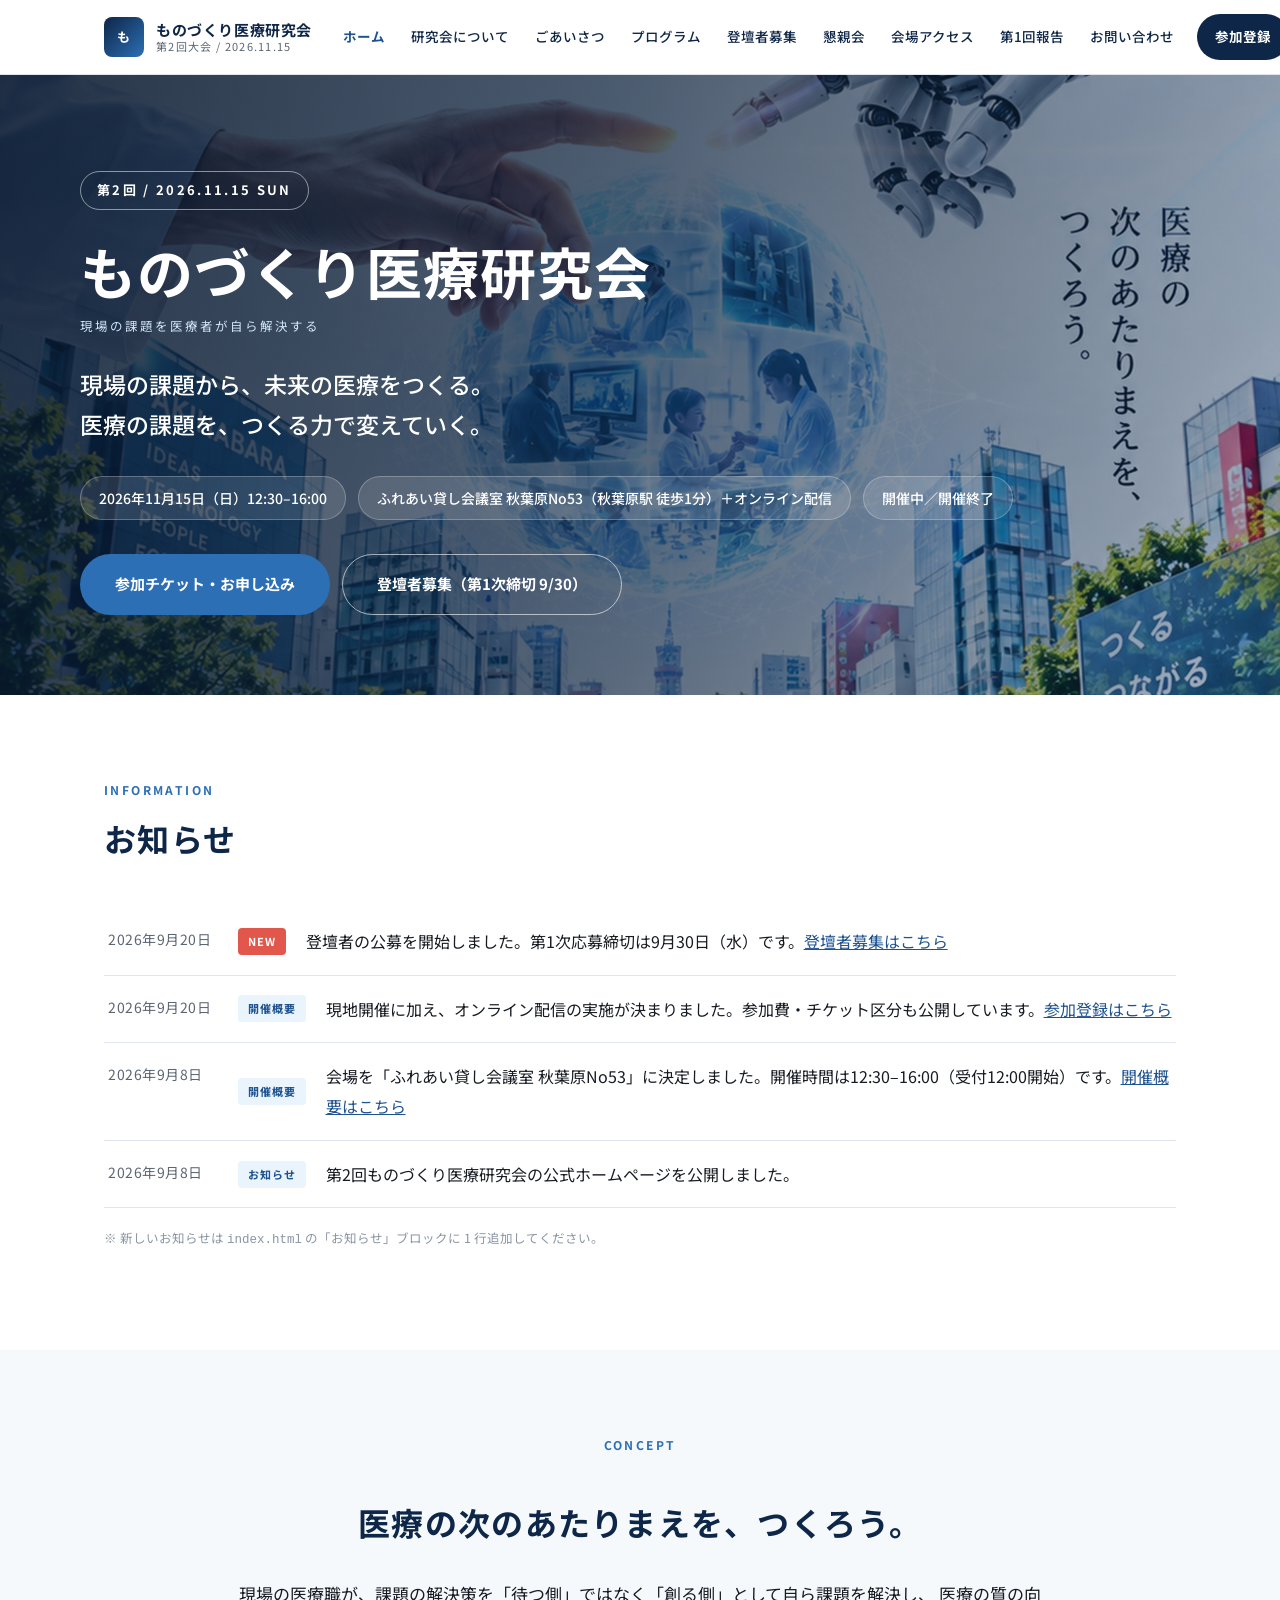
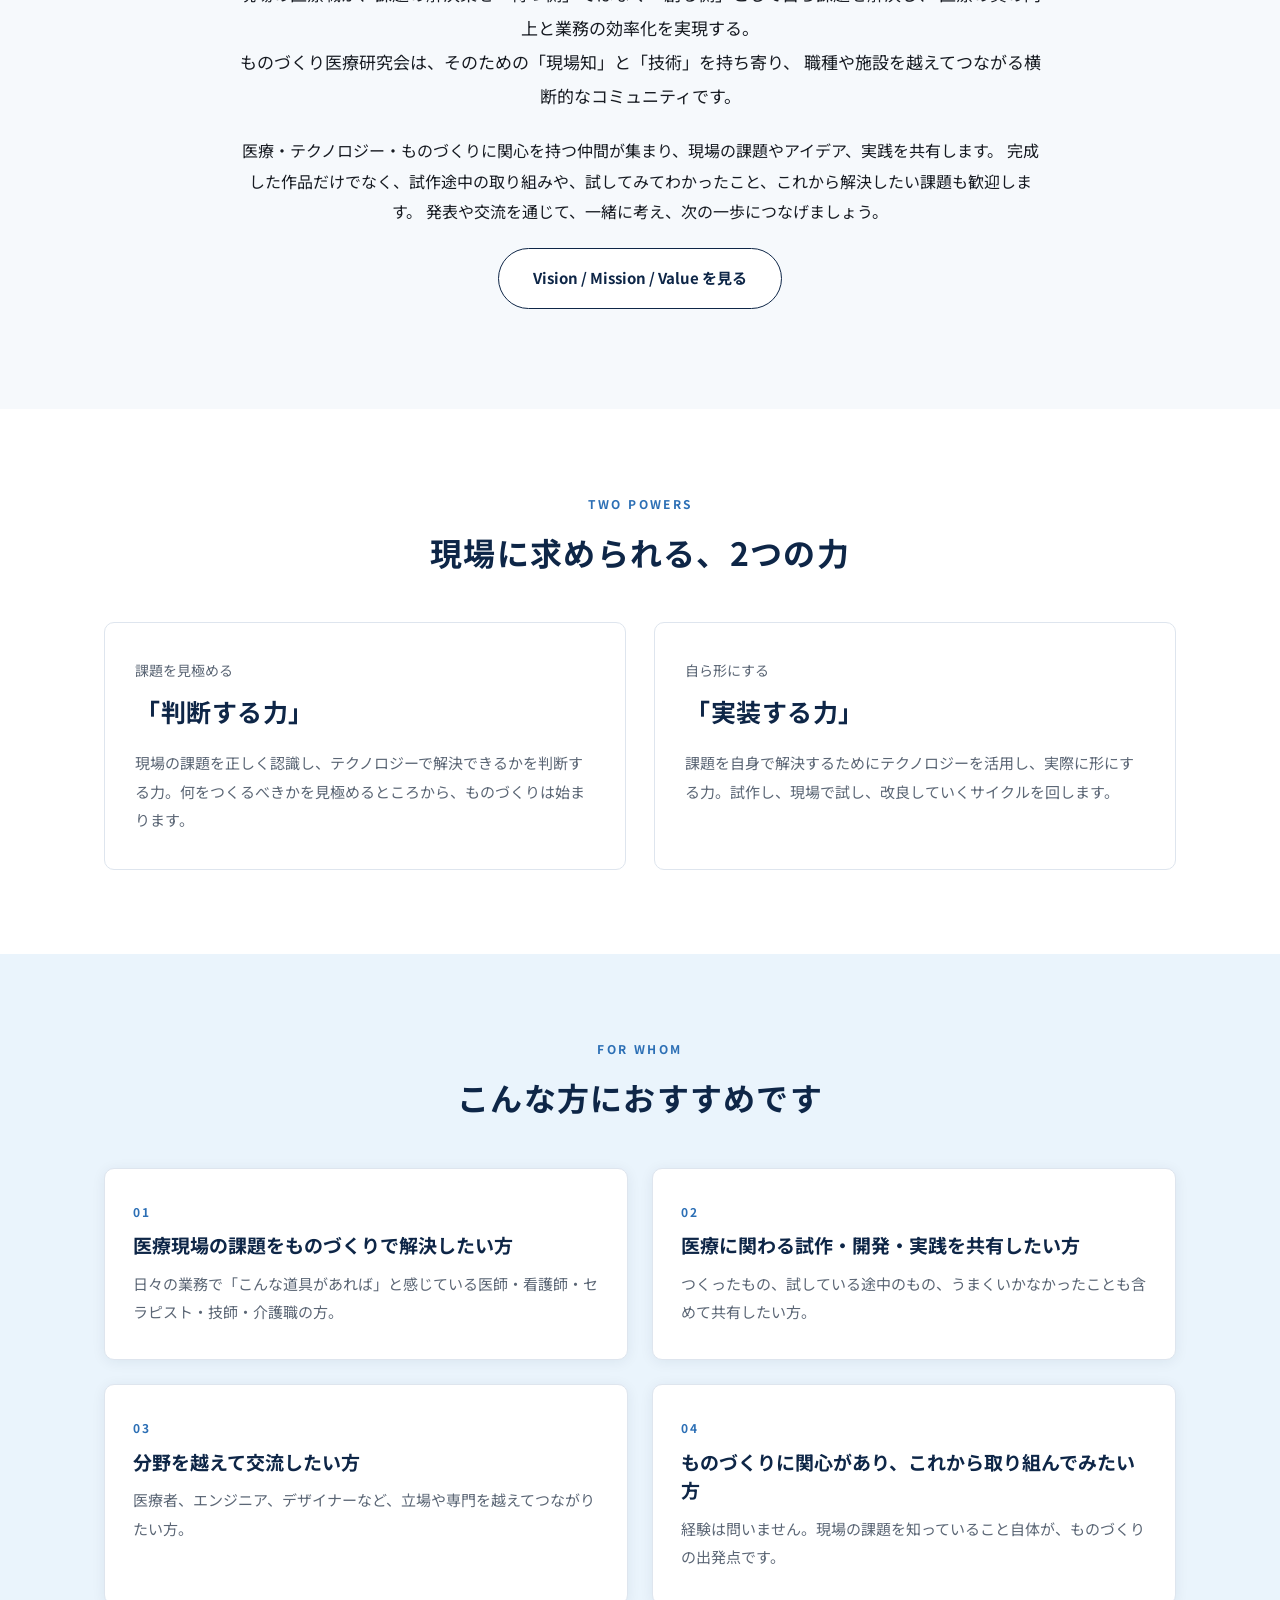
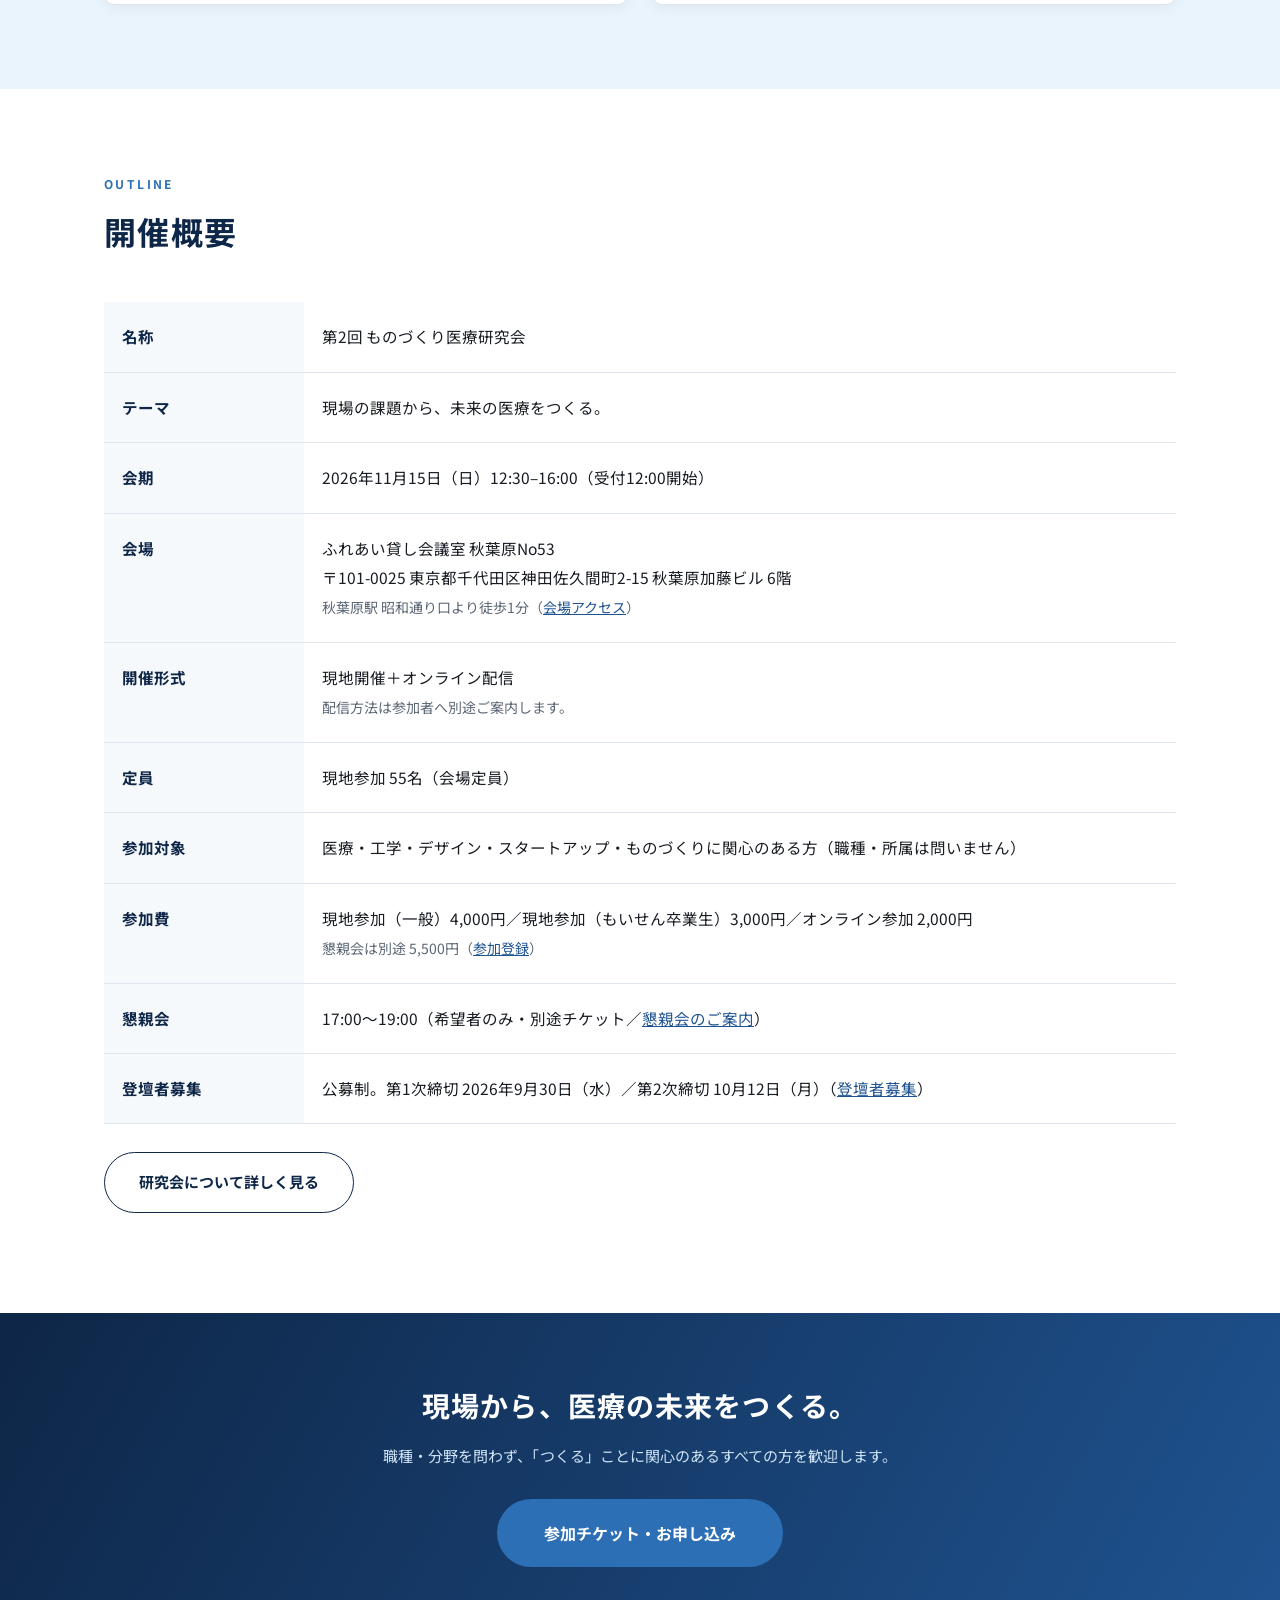
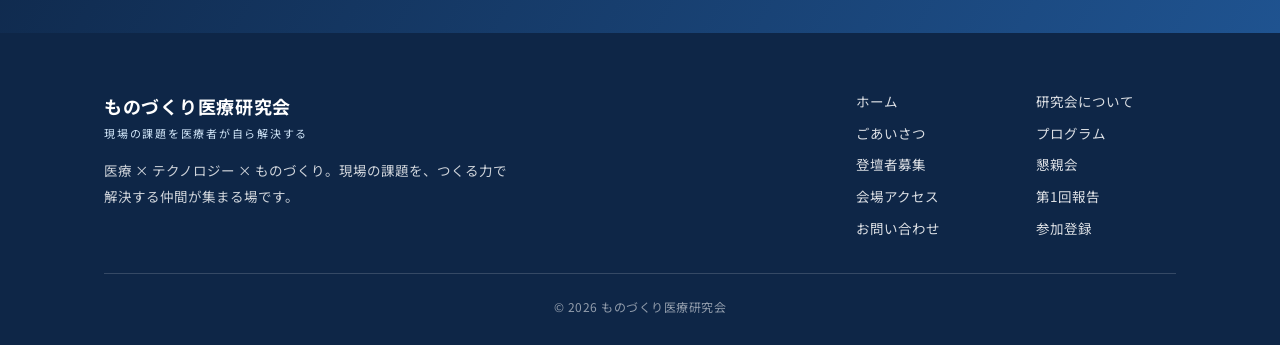
==== commit e0bf7e7c: "第2回の確定情報を反映（公募・オンライン配信・参加費・懇親会・キャンセル規定） - 登壇者募集ページ（call-for-presentations.html）を新設、全ページのナビに追加 - prog" ====
--- a/index.html
+++ b/index.html
@@ -30,6 +30,7 @@
       <a href="about.html">研究会について</a>
       <a href="greeting.html">ごあいさつ</a>
       <a href="program.html">プログラム</a>
+      <a href="call-for-presentations.html">登壇者募集</a>
       <a href="social.html">懇親会</a>
       <a href="access.html">会場アクセス</a>
       <a href="report-1st.html">第1回報告</a>
@@ -47,12 +48,12 @@
     <p class="hero-lead">現場の課題から、未来の医療をつくる。<br>医療の課題を、つくる力で変えていく。</p>
     <div class="hero-facts">
       <span>2026年11月15日（日）12:30–16:00</span>
-      <span>ふれあい貸し会議室 秋葉原No53（秋葉原駅 徒歩1分）</span>
+      <span>ふれあい貸し会議室 秋葉原No53（秋葉原駅 徒歩1分）＋オンライン配信</span>
       <span id="countdown"></span>
     </div>
     <div class="hero-actions">
-      <a class="btn btn-primary" href="registration.html">参加登録について</a>
-      <a class="btn btn-ghost" href="about.html">研究会について</a>
+      <a class="btn btn-primary" href="registration.html">参加チケット・お申し込み</a>
+      <a class="btn btn-ghost" href="call-for-presentations.html">登壇者募集（第1次締切 9/30）</a>
     </div>
   </div>
 </section>
@@ -65,9 +66,14 @@
     </div>
     <ul class="news-list">
       <li>
-        <time datetime="2026-09-08">2026年9月8日</time>
+        <time datetime="2026-09-20">2026年9月20日</time>
         <span class="news-tag is-new">NEW</span>
-        <span class="news-body">第2回ものづくり医療研究会の公式ホームページを公開しました。</span>
+        <span class="news-body">登壇者の公募を開始しました。第1次応募締切は9月30日（水）です。<a href="call-for-presentations.html">登壇者募集はこちら</a></span>
+      </li>
+      <li>
+        <time datetime="2026-09-20">2026年9月20日</time>
+        <span class="news-tag">開催概要</span>
+        <span class="news-body">現地開催に加え、オンライン配信の実施が決まりました。参加費・チケット区分も公開しています。<a href="registration.html">参加登録はこちら</a></span>
       </li>
       <li>
         <time datetime="2026-09-08">2026年9月8日</time>
@@ -76,8 +82,8 @@
       </li>
       <li>
         <time datetime="2026-09-08">2026年9月8日</time>
-        <span class="news-tag">参加登録</span>
-        <span class="news-body">参加登録は準備中です。開始時期が決まり次第、本ページでご案内します。</span>
+        <span class="news-tag">お知らせ</span>
+        <span class="news-body">第2回ものづくり医療研究会の公式ホームページを公開しました。</span>
       </li>
     </ul>
     <p class="edit-note" style="margin-top:18px;">※ 新しいお知らせは <code>index.html</code> の「お知らせ」ブロックに 1 行追加してください。</p>
@@ -94,6 +100,11 @@
       ものづくり医療研究会は、そのための「現場知」と「技術」を持ち寄り、
       職種や施設を越えてつながる横断的なコミュニティです。
     </p>
+    <p style="margin-top:22px;">
+      医療・テクノロジー・ものづくりに関心を持つ仲間が集まり、現場の課題やアイデア、実践を共有します。
+      完成した作品だけでなく、試作途中の取り組みや、試してみてわかったこと、これから解決したい課題も歓迎します。
+      発表や交流を通じて、一緒に考え、次の一歩につなげましょう。
+    </p>
     <p style="margin-top:22px;"><a class="btn btn-outline" href="about.html">Vision / Mission / Value を見る</a></p>
   </div>
 </section>
@@ -125,21 +136,26 @@
       <p class="section-en">FOR WHOM</p>
       <h2 class="section-title">こんな方におすすめです</h2>
     </div>
-    <div class="grid grid-3">
+    <div class="grid grid-2">
       <div class="card">
         <span class="card-num">01</span>
-        <h3>医療・介護の現場で働く方</h3>
+        <h3>医療現場の課題をものづくりで解決したい方</h3>
         <p>日々の業務で「こんな道具があれば」と感じている医師・看護師・セラピスト・技師・介護職の方。</p>
       </div>
       <div class="card">
         <span class="card-num">02</span>
-        <h3>エンジニア・研究者・デザイナー</h3>
-        <p>技術やデザインの力を医療現場の課題解決に活かしたい方、共同研究の相手を探している方。</p>
+        <h3>医療に関わる試作・開発・実践を共有したい方</h3>
+        <p>つくったもの、試している途中のもの、うまくいかなかったことも含めて共有したい方。</p>
       </div>
       <div class="card">
         <span class="card-num">03</span>
-        <h3>学生・スタートアップ・企業の方</h3>
-        <p>医療機器・ヘルスケア領域でのものづくりに挑戦したい方、現場のニーズを知りたい方。</p>
+        <h3>分野を越えて交流したい方</h3>
+        <p>医療者、エンジニア、デザイナーなど、立場や専門を越えてつながりたい方。</p>
+      </div>
+      <div class="card">
+        <span class="card-num">04</span>
+        <h3>ものづくりに関心があり、これから取り組んでみたい方</h3>
+        <p>経験は問いません。現場の課題を知っていること自体が、ものづくりの出発点です。</p>
       </div>
     </div>
   </div>
@@ -156,10 +172,12 @@
       <tr><th>テーマ</th><td>現場の課題から、未来の医療をつくる。</td></tr>
       <tr><th>会期</th><td>2026年11月15日（日）12:30–16:00（受付12:00開始）</td></tr>
       <tr><th>会場</th><td>ふれあい貸し会議室 秋葉原No53<br>〒101-0025 東京都千代田区神田佐久間町2-15 秋葉原加藤ビル 6階<br><span class="muted">秋葉原駅 昭和通り口より徒歩1分（<a href="access.html">会場アクセス</a>）</span></td></tr>
-      <tr><th>定員</th><td>55名</td></tr>
+      <tr><th>開催形式</th><td>現地開催＋オンライン配信<br><span class="muted">配信方法は参加者へ別途ご案内します。</span></td></tr>
+      <tr><th>定員</th><td>現地参加 55名（会場定員）</td></tr>
       <tr><th>参加対象</th><td>医療・工学・デザイン・スタートアップ・ものづくりに関心のある方（職種・所属は問いません）</td></tr>
-      <tr><th>参加費</th><td>決定次第ご案内します。</td></tr>
-      <tr><th>懇親会</th><td>17:00〜（任意参加／<a href="social.html">懇親会のご案内</a>）</td></tr>
+      <tr><th>参加費</th><td>現地参加（一般）4,000円／現地参加（もいせん卒業生）3,000円／オンライン参加 2,000円<br><span class="muted">懇親会は別途 5,500円（<a href="registration.html">参加登録</a>）</span></td></tr>
+      <tr><th>懇親会</th><td>17:00〜19:00（希望者のみ・別途チケット／<a href="social.html">懇親会のご案内</a>）</td></tr>
+      <tr><th>登壇者募集</th><td>公募制。第1次締切 2026年9月30日（水）／第2次締切 10月12日（月）（<a href="call-for-presentations.html">登壇者募集</a>）</td></tr>
     </table>
     <p style="margin-top:28px;"><a class="btn btn-outline" href="about.html">研究会について詳しく見る</a></p>
   </div>
@@ -169,7 +187,7 @@
   <div class="wrap">
     <h2>現場から、医療の未来をつくる。</h2>
     <p>職種・分野を問わず、「つくる」ことに関心のあるすべての方を歓迎します。</p>
-    <a class="btn btn-primary btn-lg" href="registration.html">参加登録について</a>
+    <a class="btn btn-primary btn-lg" href="registration.html">参加チケット・お申し込み</a>
   </div>
 </section>
 <footer class="site-footer">
@@ -185,6 +203,7 @@
       <a href="about.html">研究会について</a>
       <a href="greeting.html">ごあいさつ</a>
       <a href="program.html">プログラム</a>
+      <a href="call-for-presentations.html">登壇者募集</a>
       <a href="social.html">懇親会</a>
       <a href="access.html">会場アクセス</a>
       <a href="report-1st.html">第1回報告</a>
--- a/assets/style.css
+++ b/assets/style.css
@@ -293,10 +293,10 @@
   width: 8px; height: 8px; border-radius: 50%; background: var(--blue);
 }
 ol.steps { counter-reset: step; list-style: none; padding: 0; margin: 0; }
-ol.steps li { position: relative; padding-left: 52px; margin-bottom: 26px; }
+ol.steps li { position: relative; padding-left: 74px; margin-bottom: 26px; }
 ol.steps li::before {
   counter-increment: step; content: "STEP " counter(step);
-  position: absolute; left: 0; top: 2px; font-size: 10.5px; font-weight: 700;
+  position: absolute; left: 0; top: 3px; font-size: 10.5px; font-weight: 700; white-space: nowrap;
   color: #fff; background: var(--blue); border-radius: 4px; padding: 3px 6px; letter-spacing: .06em;
 }
 ol.steps h3 { margin: 0 0 4px; font-size: 17px; color: var(--navy); }
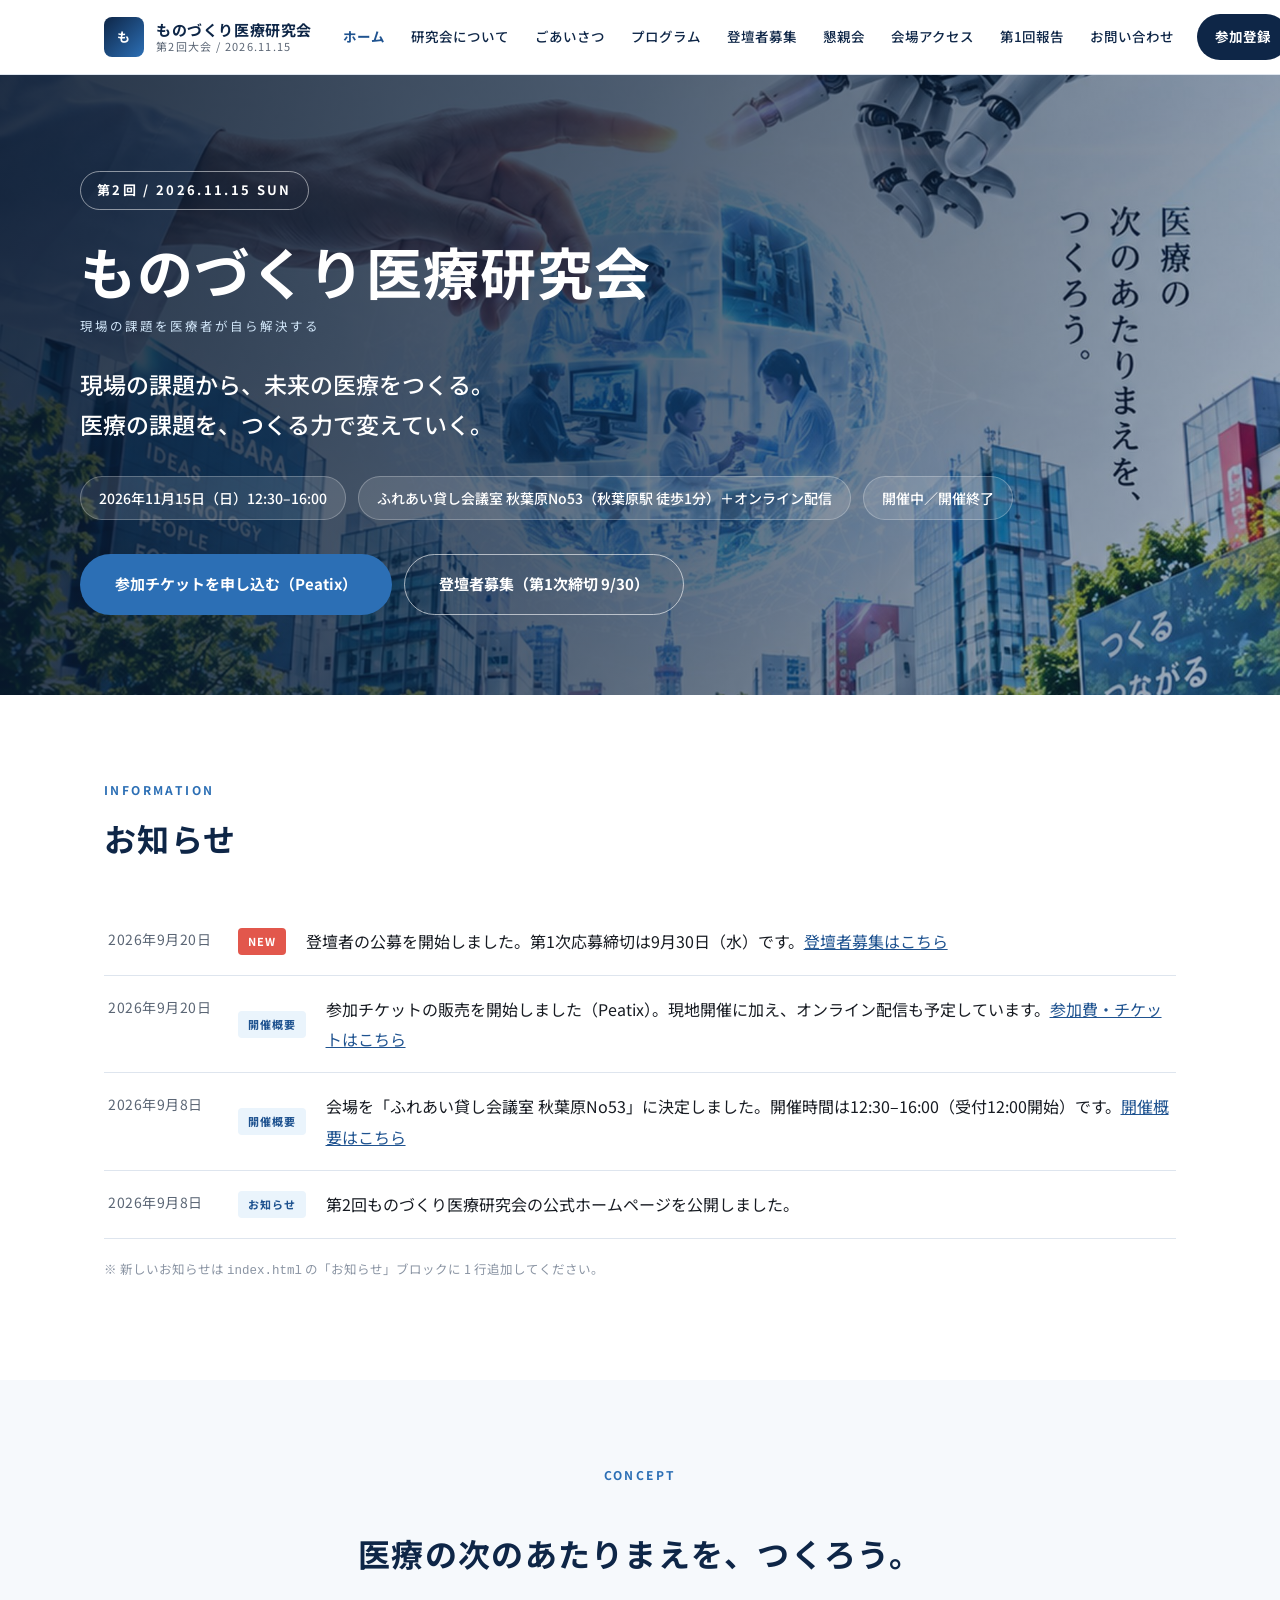
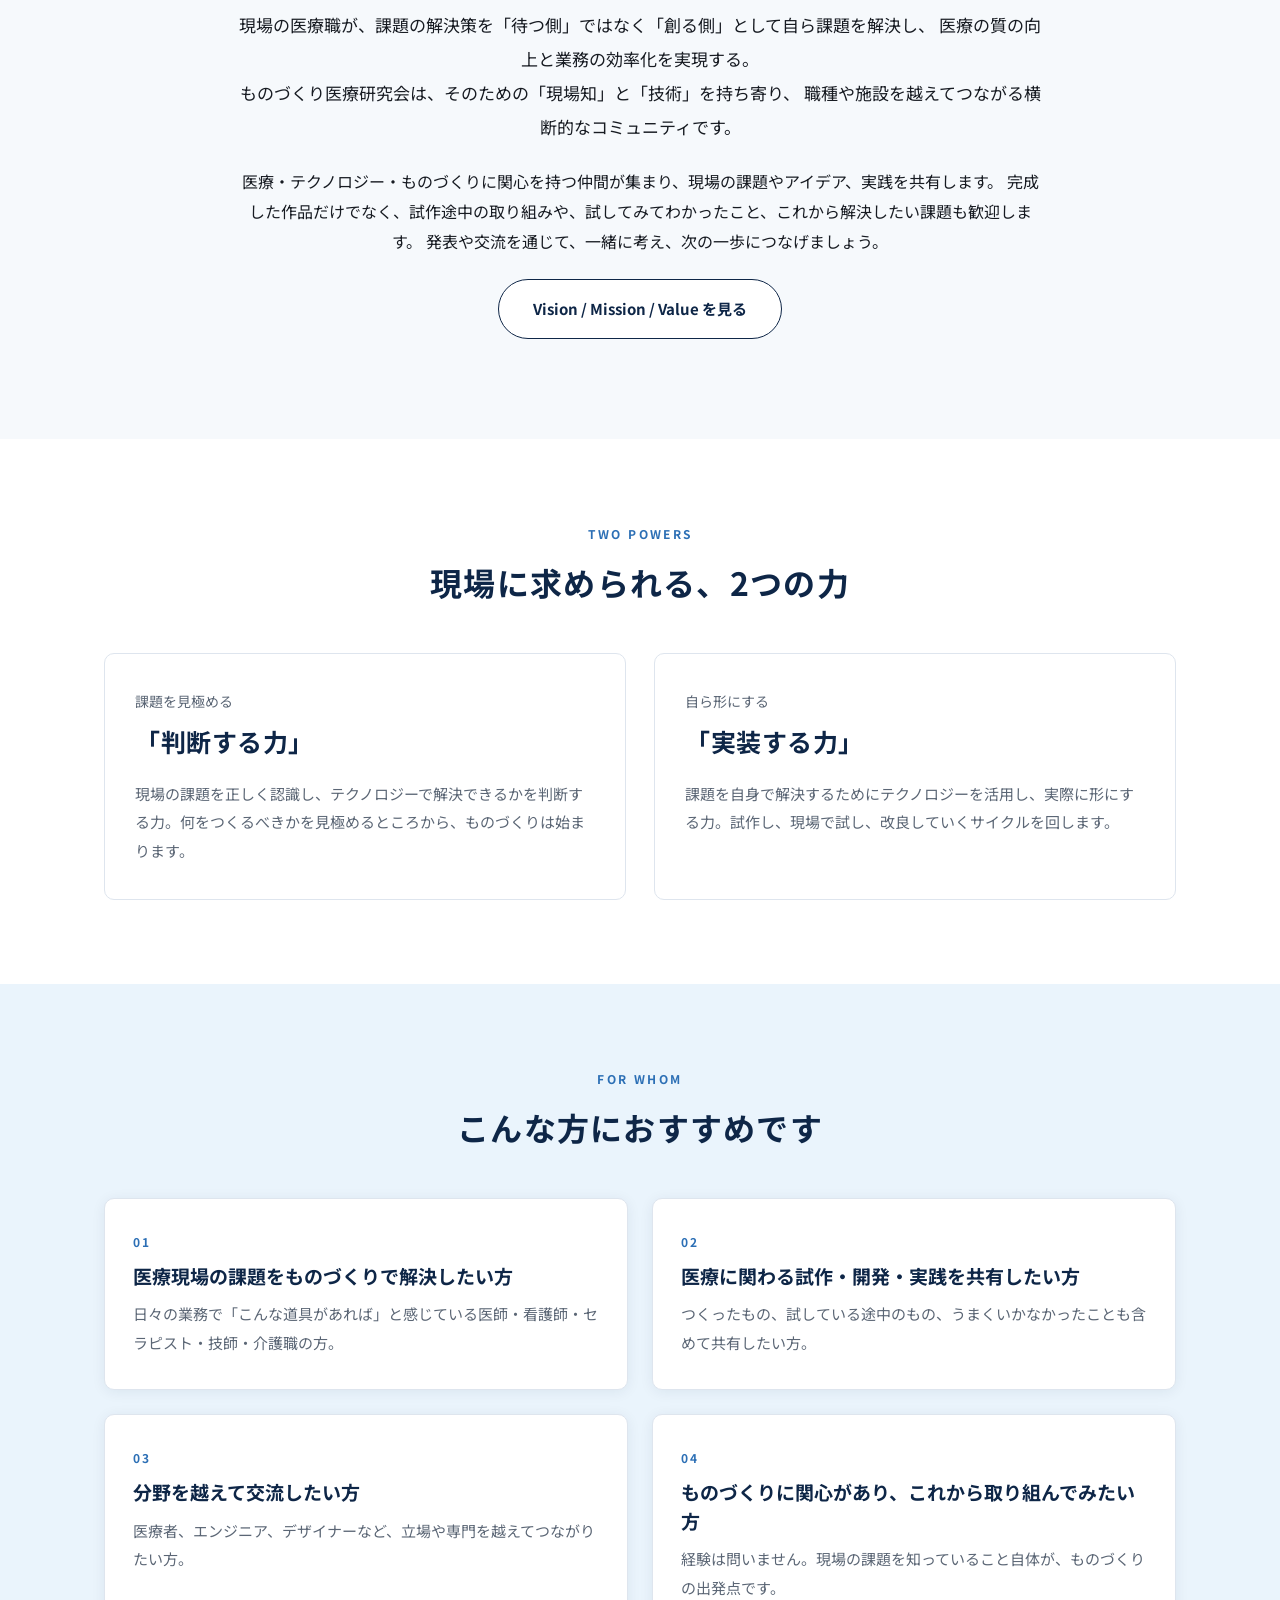
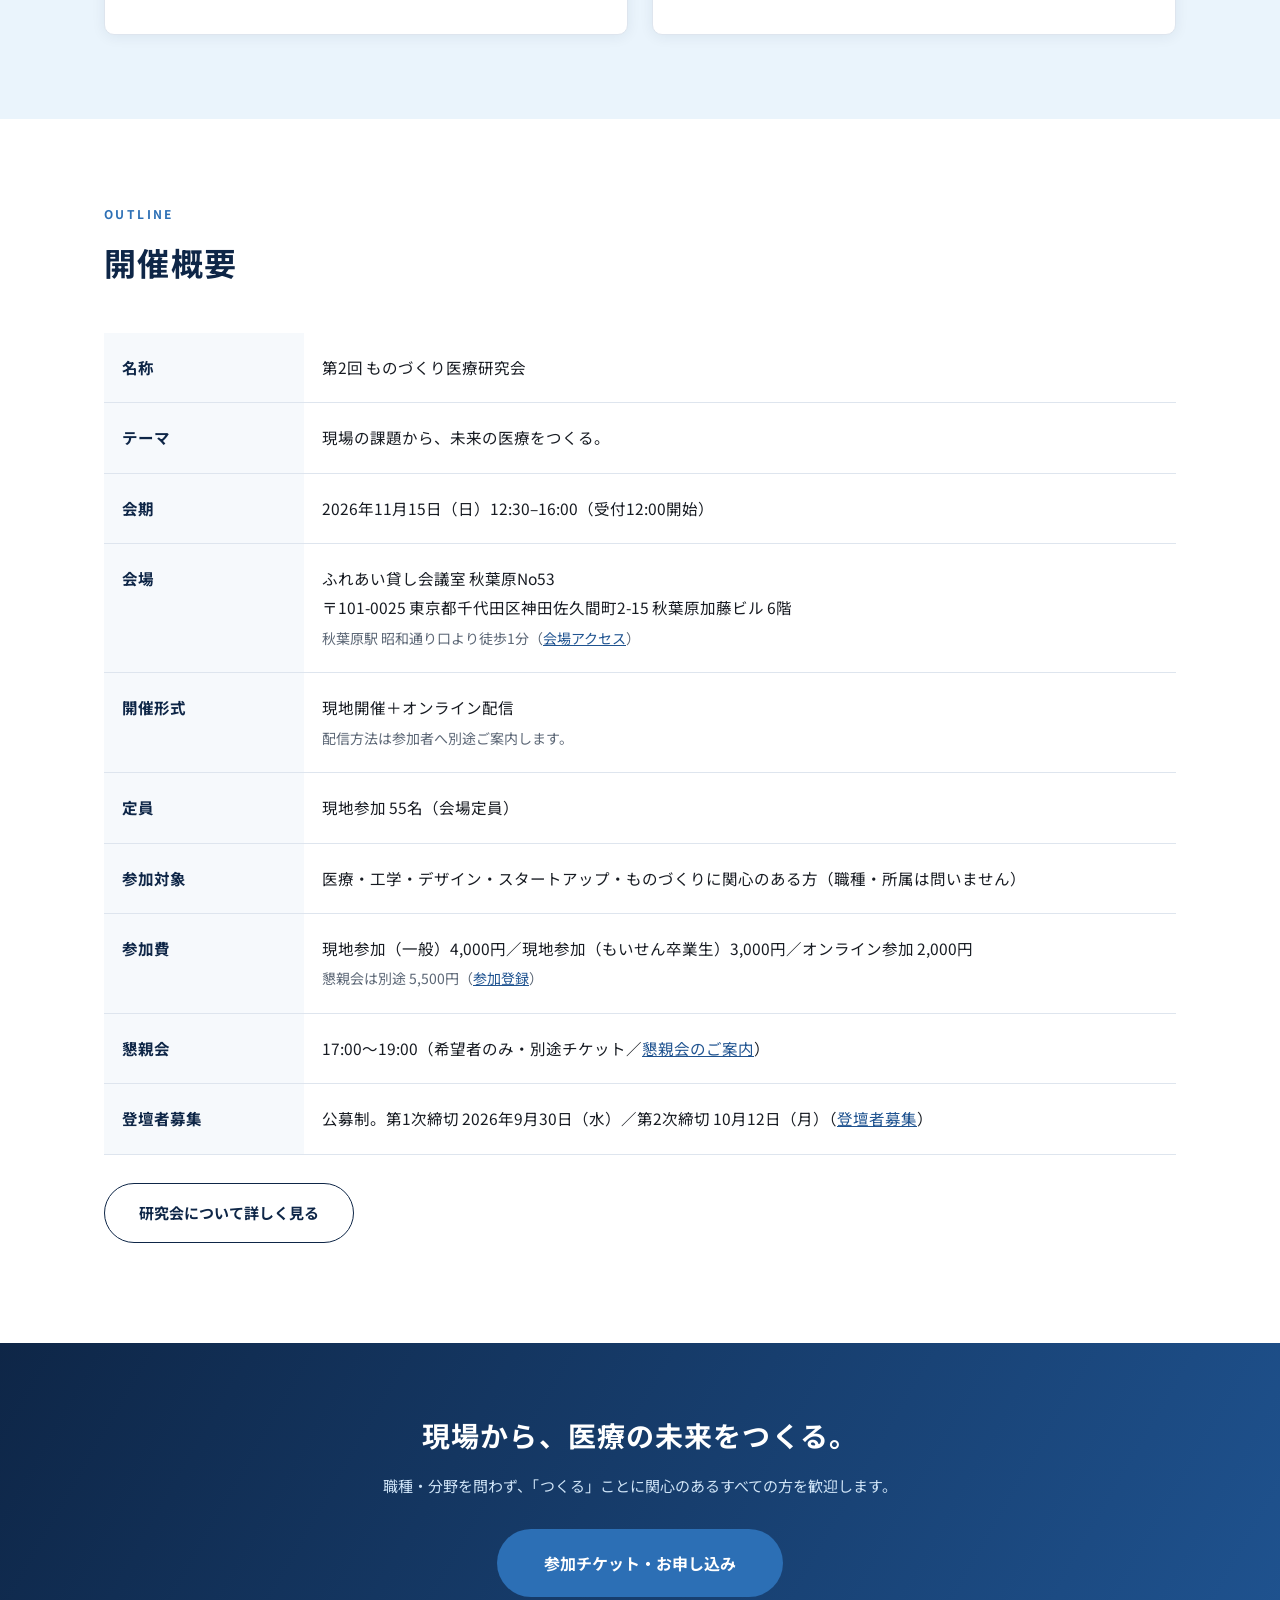
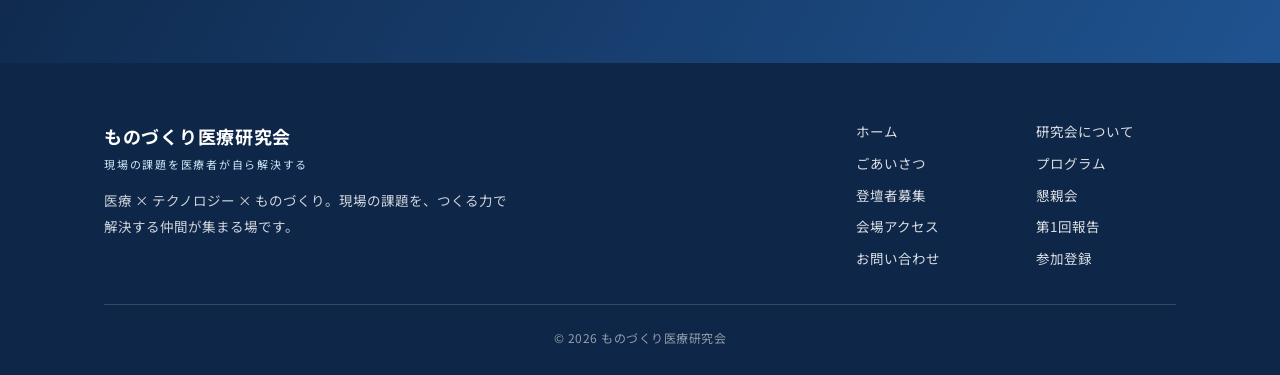
==== commit b9fecf04: "PeatixのイベントURLを反映（申込ボタン・懇親会・FAQ） Co-Authored-By: Claude Opus 5 <noreply@anthropic.com> Claude-Sessio" ====
--- a/index.html
+++ b/index.html
@@ -52,7 +52,7 @@
       <span id="countdown"></span>
     </div>
     <div class="hero-actions">
-      <a class="btn btn-primary" href="registration.html">参加チケット・お申し込み</a>
+      <a class="btn btn-primary" href="https://peatix.com/event/5176466" target="_blank" rel="noopener">参加チケットを申し込む（Peatix）</a>
       <a class="btn btn-ghost" href="call-for-presentations.html">登壇者募集（第1次締切 9/30）</a>
     </div>
   </div>
@@ -73,7 +73,7 @@
       <li>
         <time datetime="2026-09-20">2026年9月20日</time>
         <span class="news-tag">開催概要</span>
-        <span class="news-body">現地開催に加え、オンライン配信の実施が決まりました。参加費・チケット区分も公開しています。<a href="registration.html">参加登録はこちら</a></span>
+        <span class="news-body">参加チケットの販売を開始しました（Peatix）。現地開催に加え、オンライン配信も予定しています。<a href="registration.html">参加費・チケットはこちら</a></span>
       </li>
       <li>
         <time datetime="2026-09-08">2026年9月8日</time>
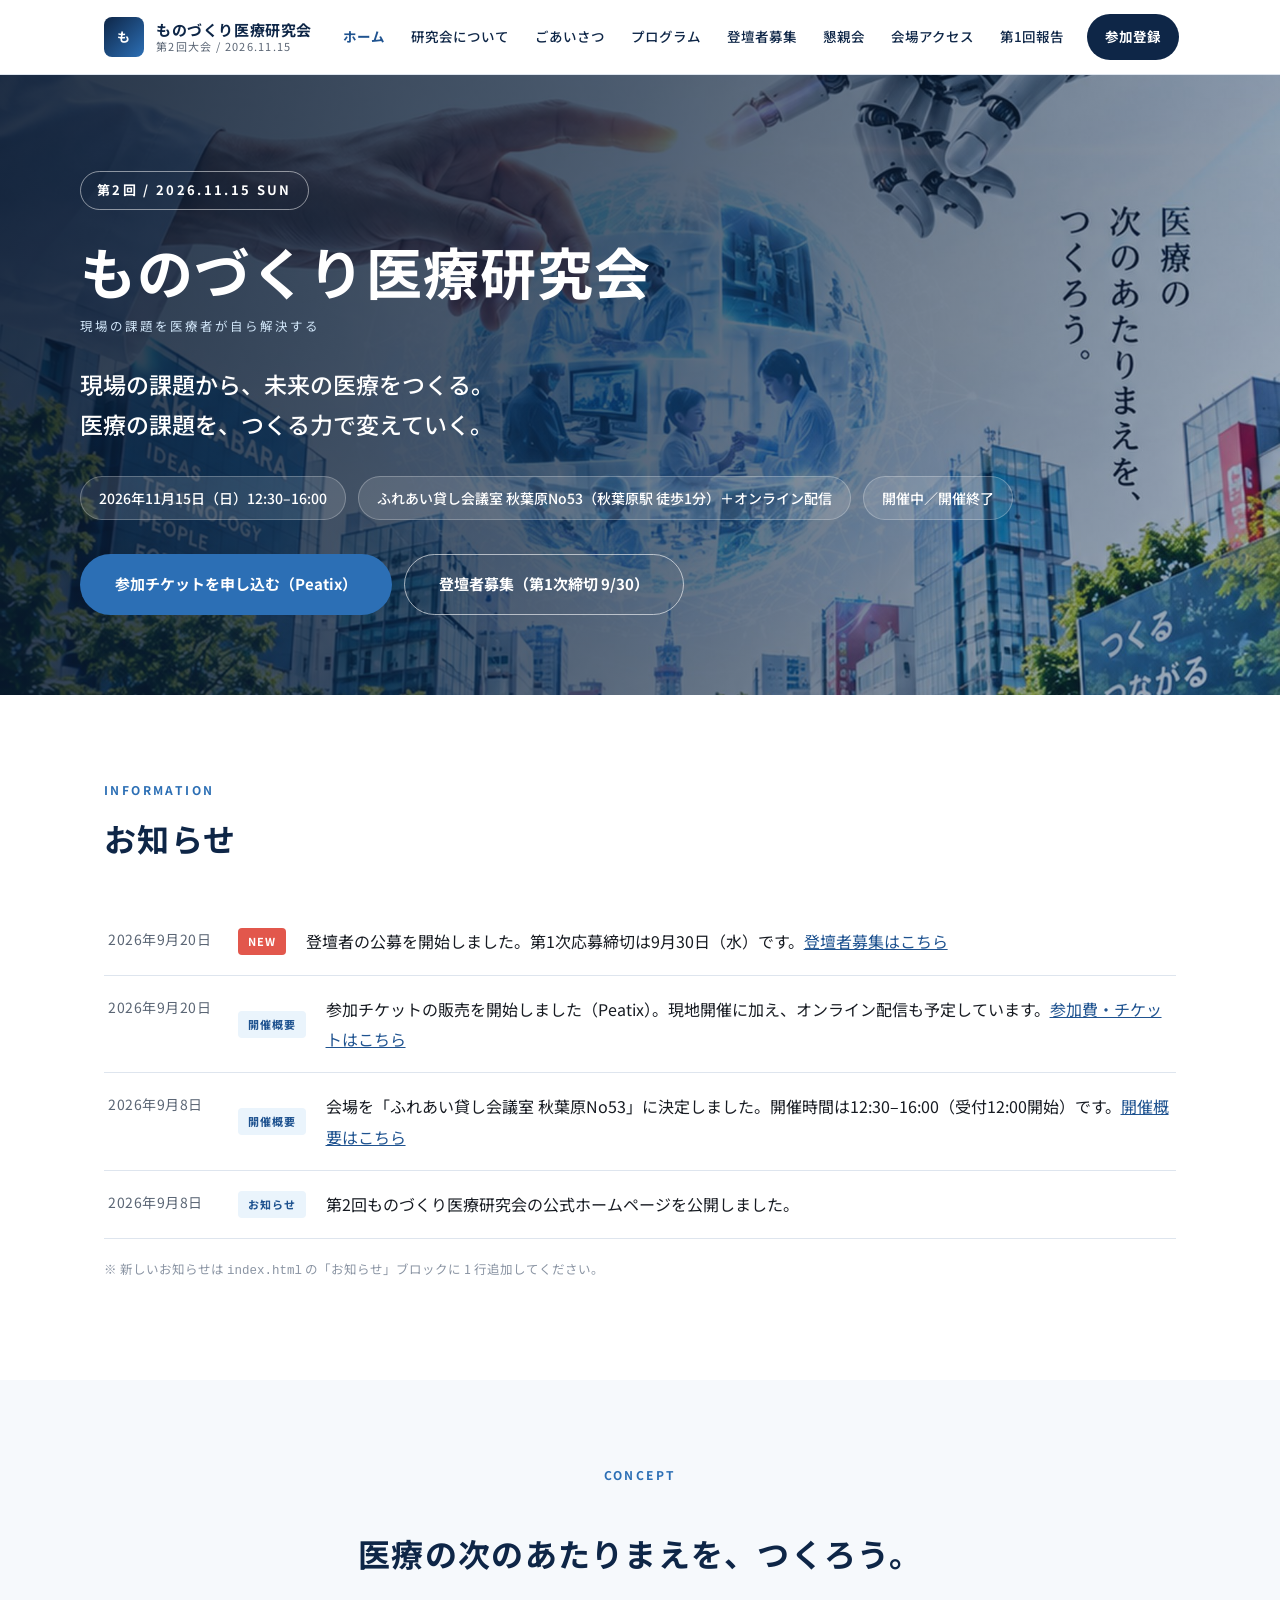
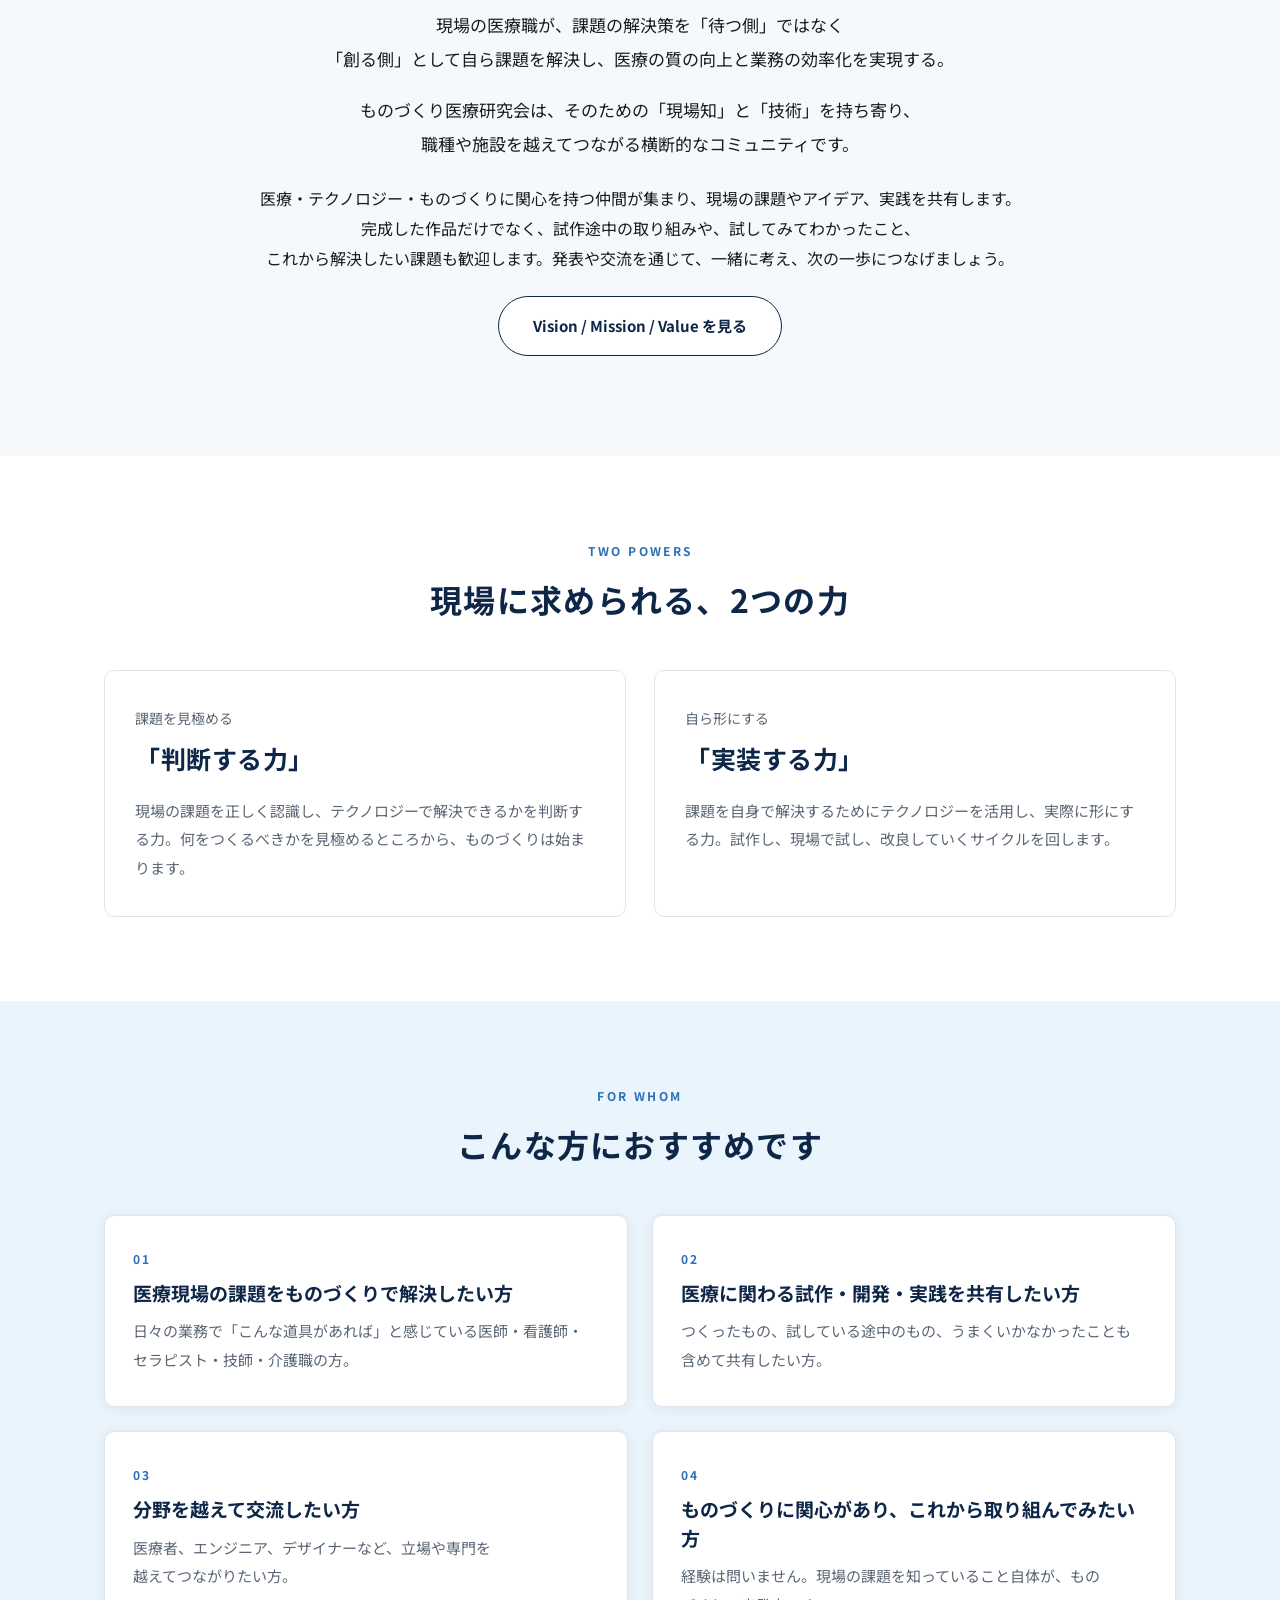
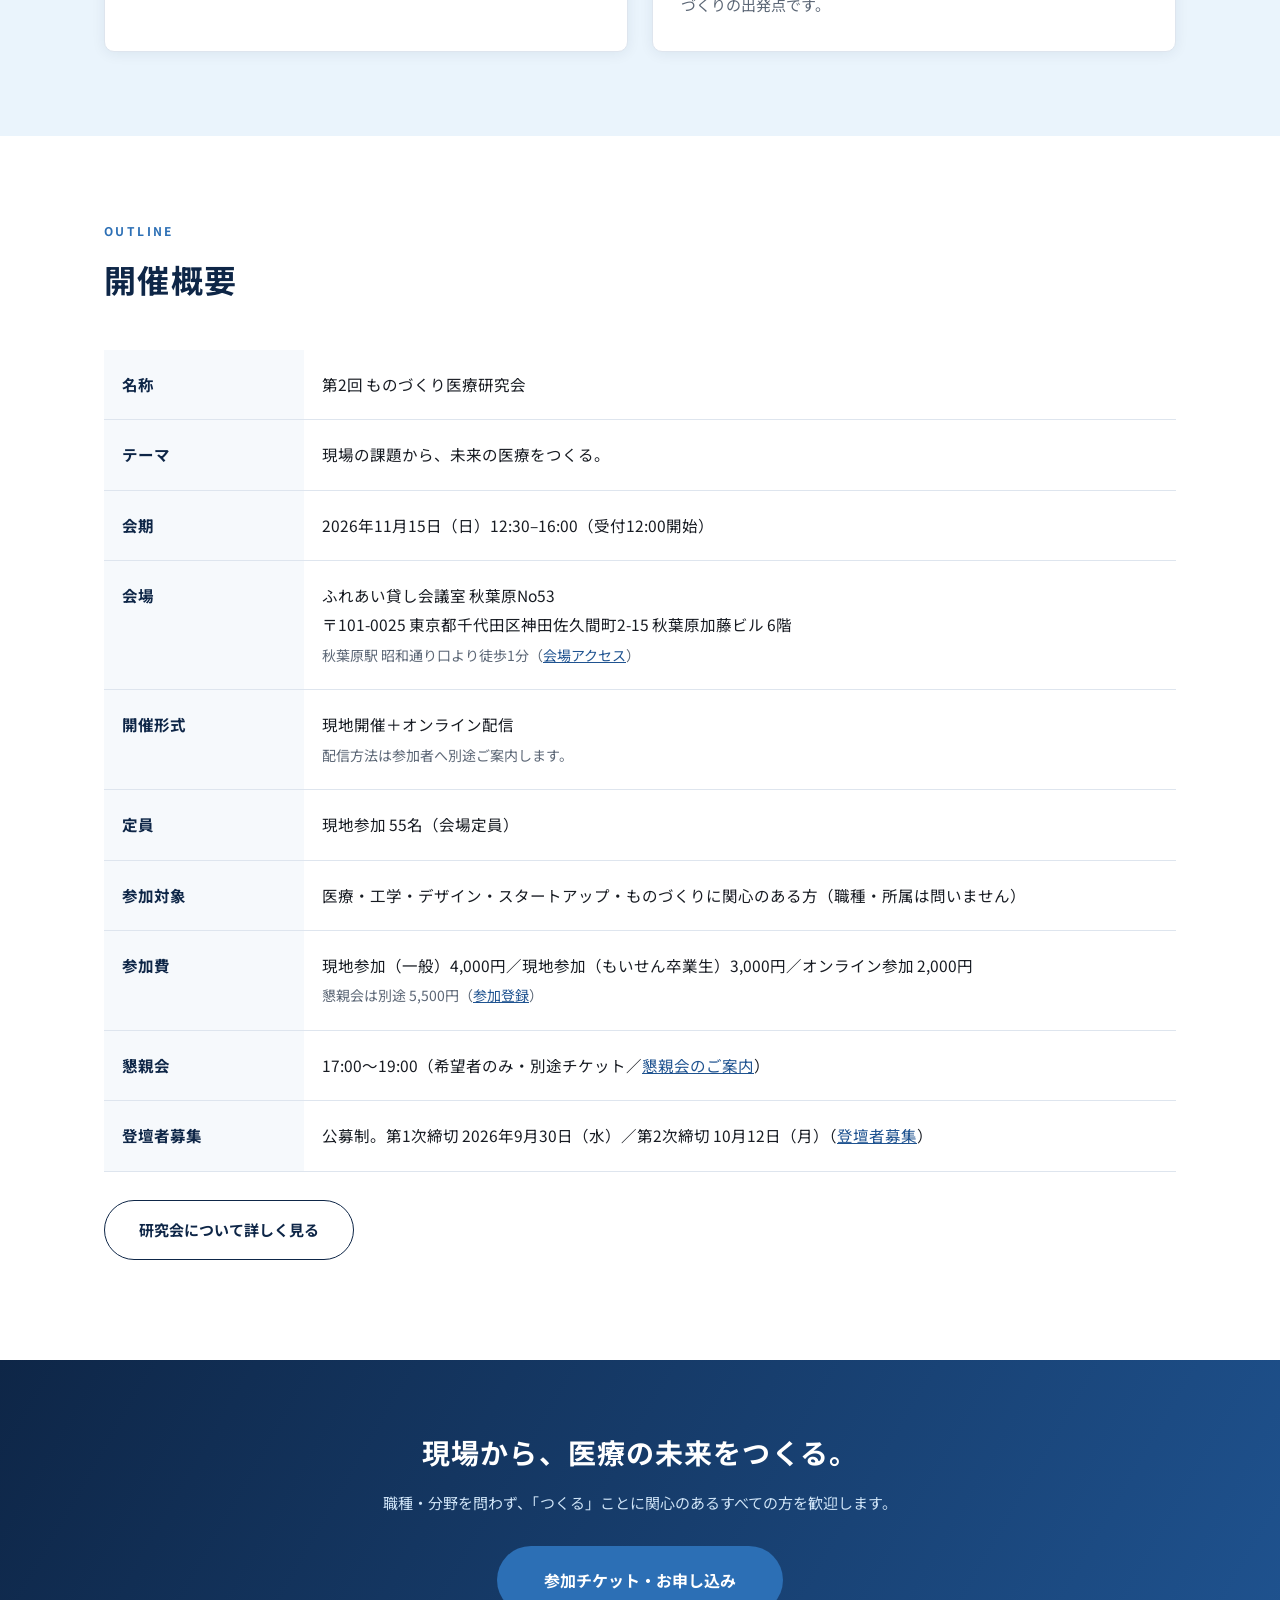
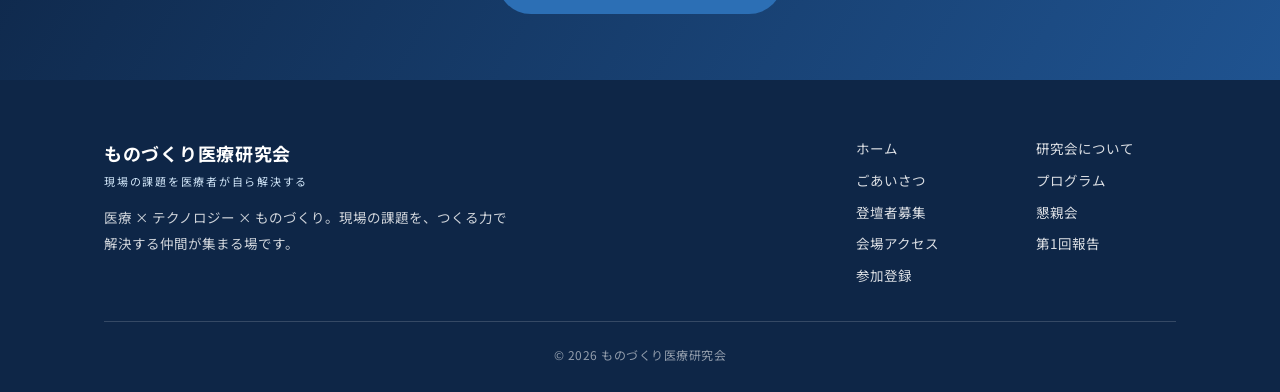
==== commit 4e83239e: "お問い合わせページを廃止、懇親会「過ごし方」削除、会場外部リンク削除、CONCEPTの折り返しを調整 Co-Authored-By: Claude Opus 5 <noreply@anthropic." ====
--- a/index.html
+++ b/index.html
@@ -34,7 +34,6 @@
       <a href="social.html">懇親会</a>
       <a href="access.html">会場アクセス</a>
       <a href="report-1st.html">第1回報告</a>
-      <a href="contact.html">お問い合わせ</a>
       <a href="registration.html" class="nav-cta">参加登録</a>
     </nav>
   </div>
@@ -94,17 +93,9 @@
   <div class="wrap narrow center">
     <p class="section-en">CONCEPT</p>
     <h2 class="section-title">医療の次のあたりまえを、つくろう。</h2>
-    <p class="lead" style="margin-top:24px;">
-      現場の医療職が、課題の解決策を「待つ側」ではなく「創る側」として自ら課題を解決し、
-      医療の質の向上と業務の効率化を実現する。<br>
-      ものづくり医療研究会は、そのための「現場知」と「技術」を持ち寄り、
-      職種や施設を越えてつながる横断的なコミュニティです。
-    </p>
-    <p style="margin-top:22px;">
-      医療・テクノロジー・ものづくりに関心を持つ仲間が集まり、現場の課題やアイデア、実践を共有します。
-      完成した作品だけでなく、試作途中の取り組みや、試してみてわかったこと、これから解決したい課題も歓迎します。
-      発表や交流を通じて、一緒に考え、次の一歩につなげましょう。
-    </p>
+    <p class="lead" style="margin-top:24px;"><span class="ph">現場の医療職が、</span><span class="ph">課題の解決策を「待つ側」ではなく</span><span class="ph">「創る側」として自ら課題を解決し、</span><span class="ph">医療の質の向上と</span><span class="ph">業務の効率化を実現する。</span></p>
+    <p class="lead"><span class="ph">ものづくり医療研究会は、</span><span class="ph">そのための「現場知」と「技術」を持ち寄り、</span><span class="ph">職種や施設を越えてつながる</span><span class="ph">横断的なコミュニティです。</span></p>
+    <p style="margin-top:22px;"><span class="ph">医療・テクノロジー・ものづくりに</span><span class="ph">関心を持つ仲間が集まり、</span><span class="ph">現場の課題やアイデア、実践を共有します。</span><span class="ph">完成した作品だけでなく、</span><span class="ph">試作途中の取り組みや、</span><span class="ph">試してみてわかったこと、</span><span class="ph">これから解決したい課題も歓迎します。</span><span class="ph">発表や交流を通じて、</span><span class="ph">一緒に考え、</span><span class="ph">次の一歩につなげましょう。</span></p>
     <p style="margin-top:22px;"><a class="btn btn-outline" href="about.html">Vision / Mission / Value を見る</a></p>
   </div>
 </section>
@@ -207,7 +198,6 @@
       <a href="social.html">懇親会</a>
       <a href="access.html">会場アクセス</a>
       <a href="report-1st.html">第1回報告</a>
-      <a href="contact.html">お問い合わせ</a>
       <a href="registration.html">参加登録</a>
       </nav>
     </div>
--- a/assets/style.css
+++ b/assets/style.css
@@ -324,3 +324,12 @@
 .center { text-align: center; }
 .muted { color: var(--gray); font-size: 14px; }
 .edit-note { font-size: 12.5px; color: var(--gray-light); }
+
+/* 日本語の折り返しを文節単位に（対応ブラウザのみ） */
+.lead, .hero-lead, .section-soft p, .card p, .cta-band p, .vision-text {
+  word-break: auto-phrase; text-wrap: pretty;
+}
+/* 文節のかたまり（この中では改行しない） */
+.ph { display: inline-block; }
+/* 中央揃えの短い段落は行長を均等に */
+.section-soft .center p, .cta-band p, .section-head.center p, .hero-lead { text-wrap: balance; }
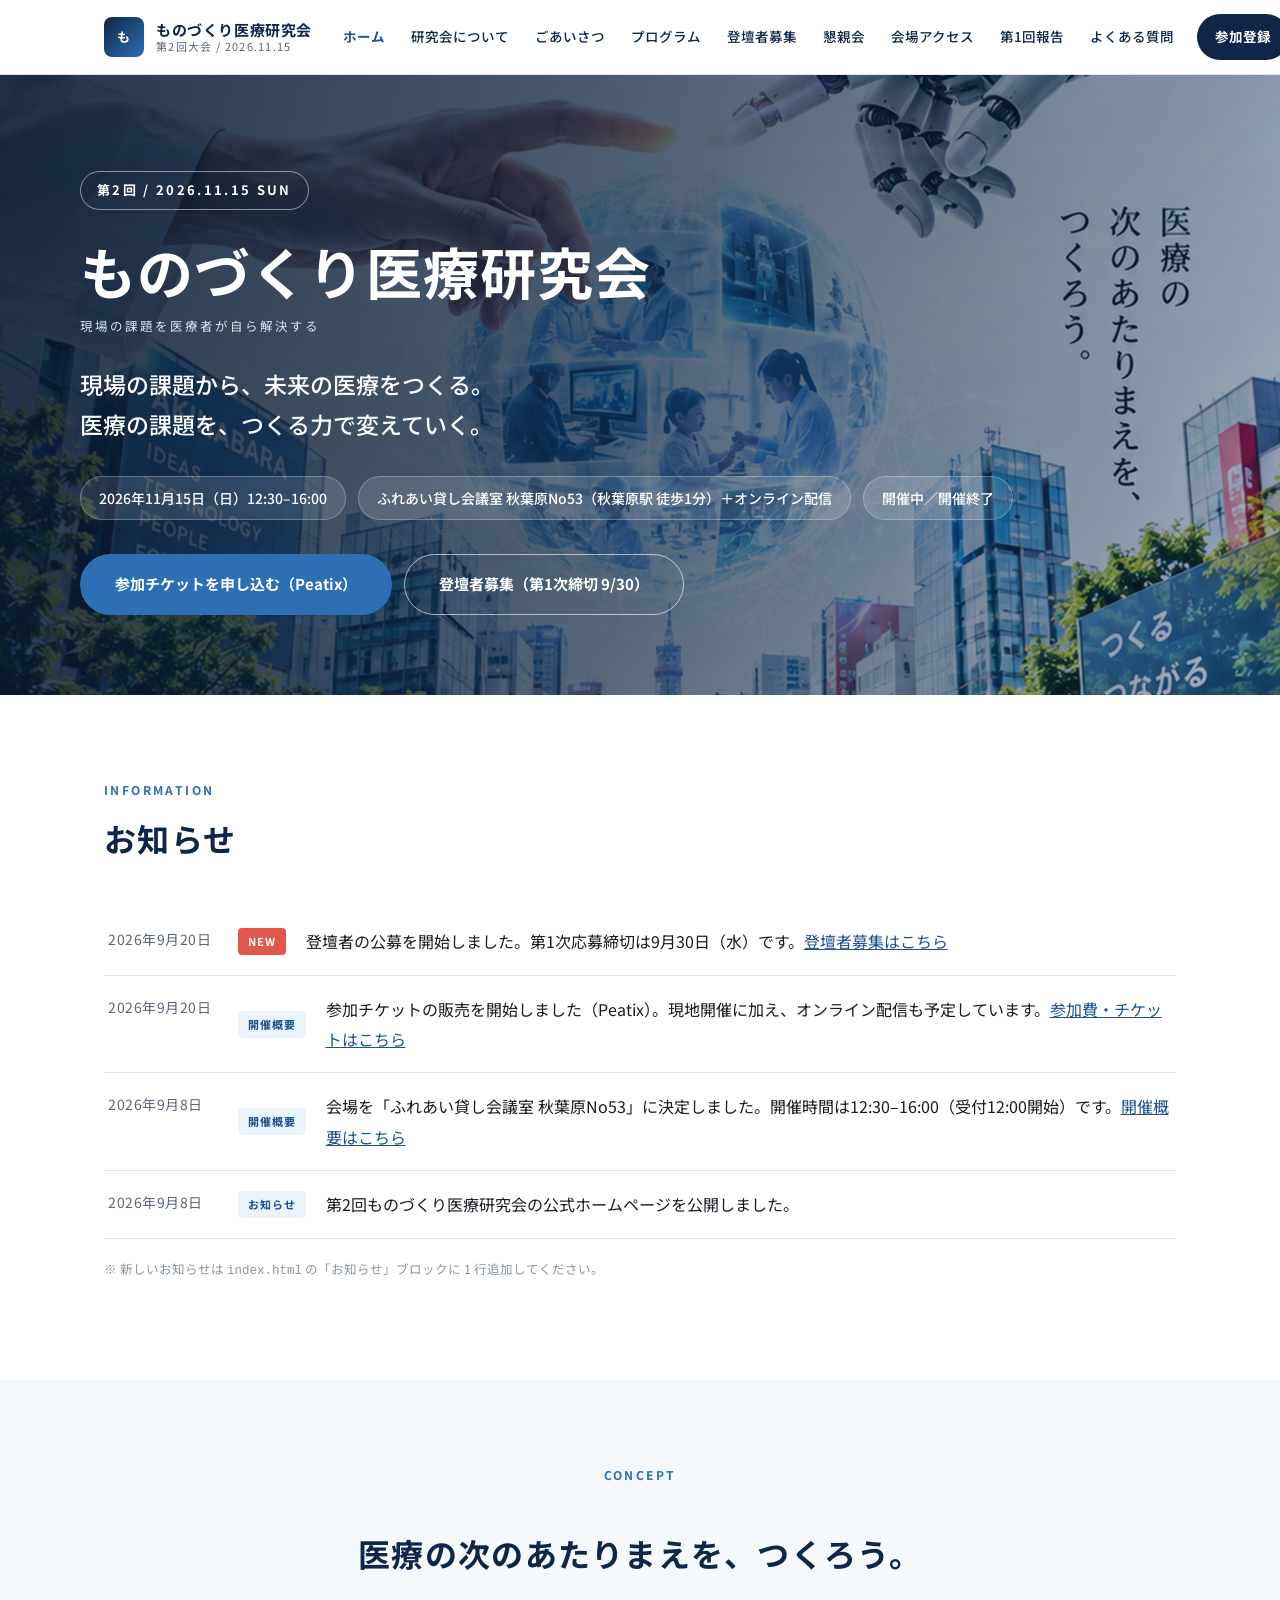
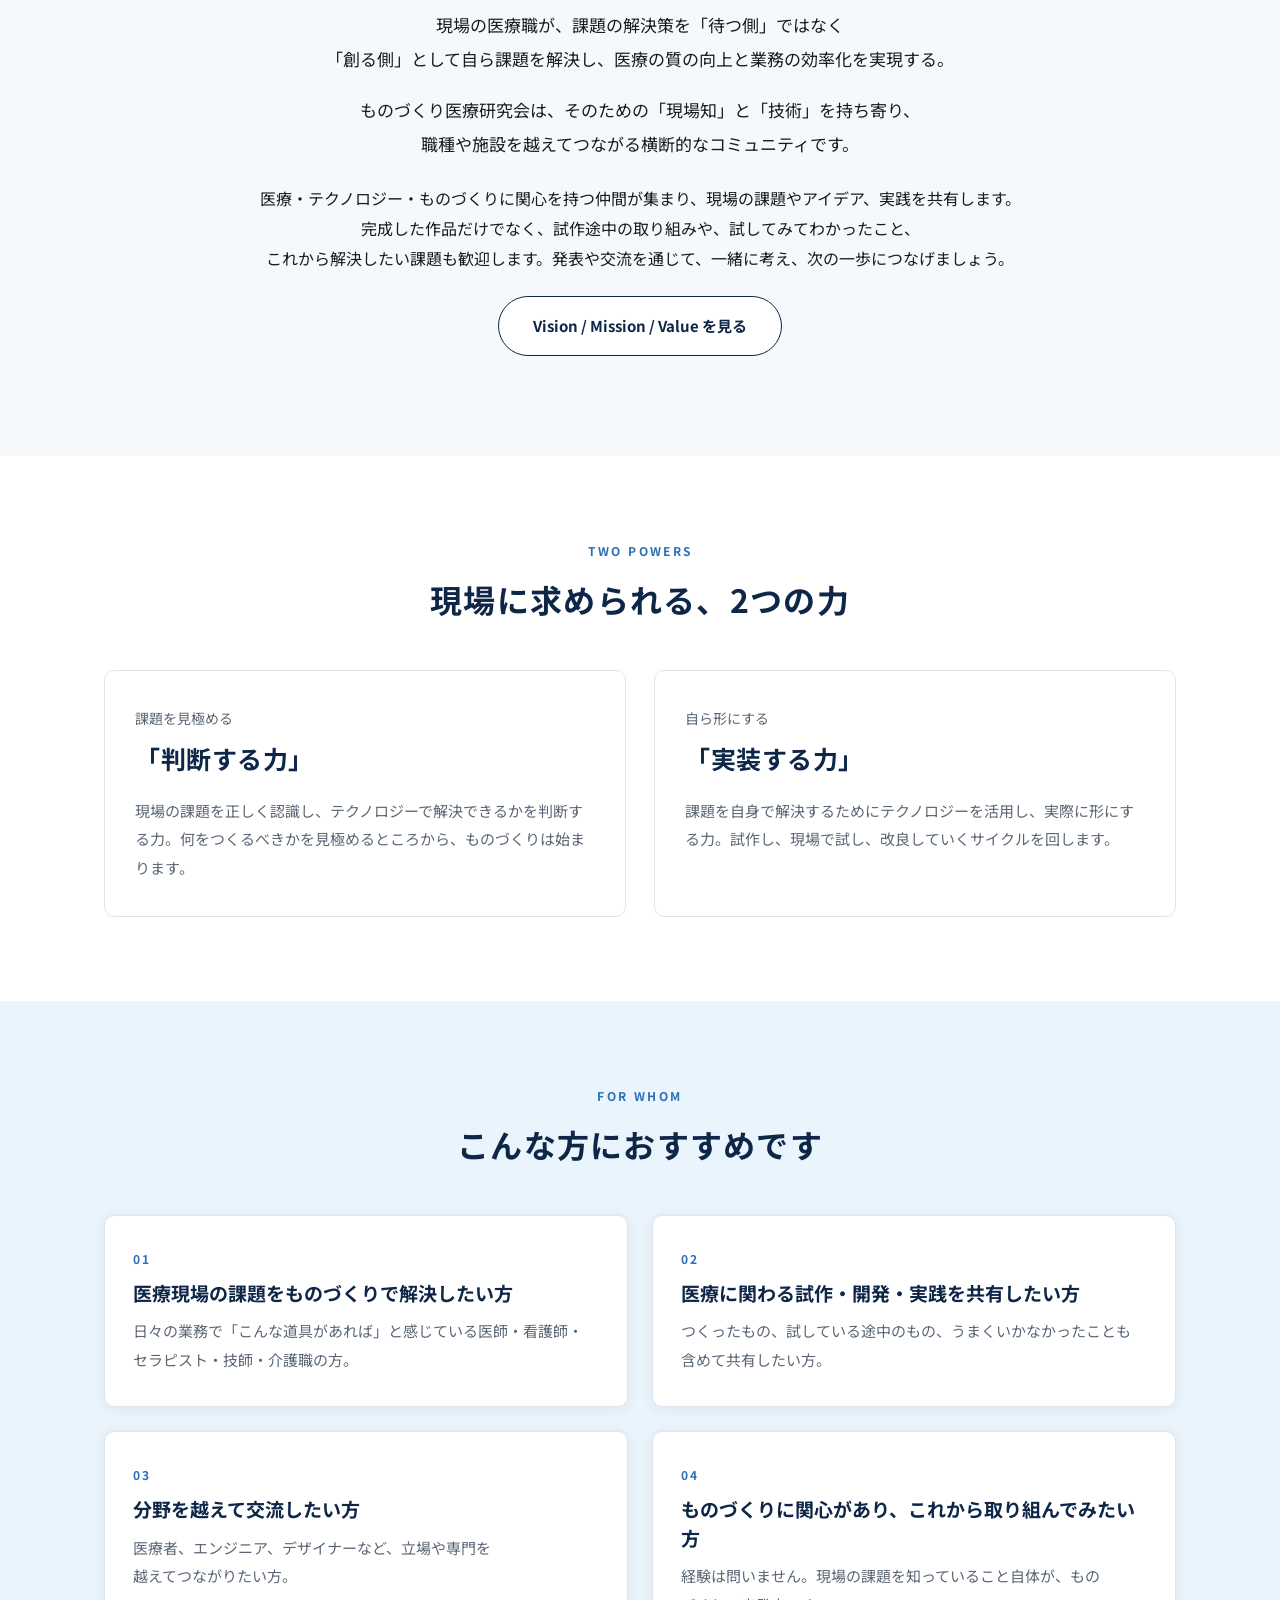
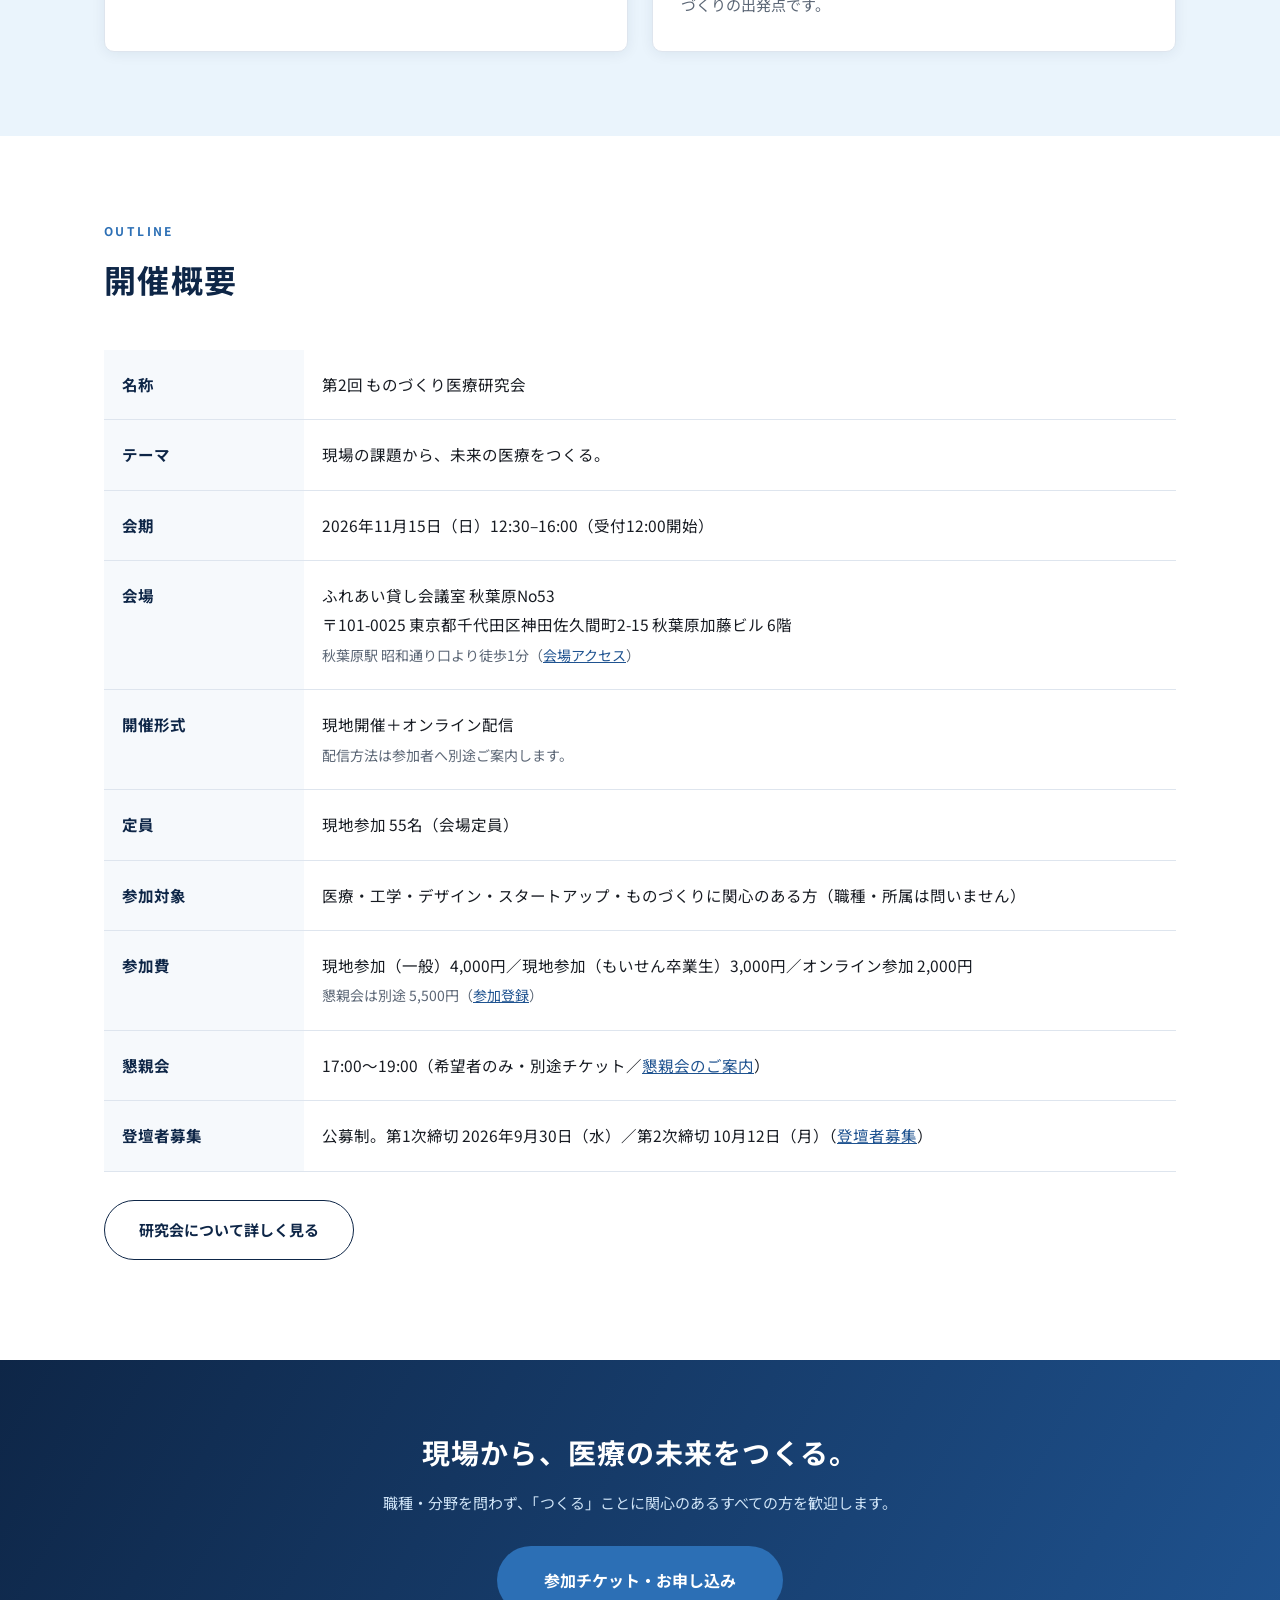
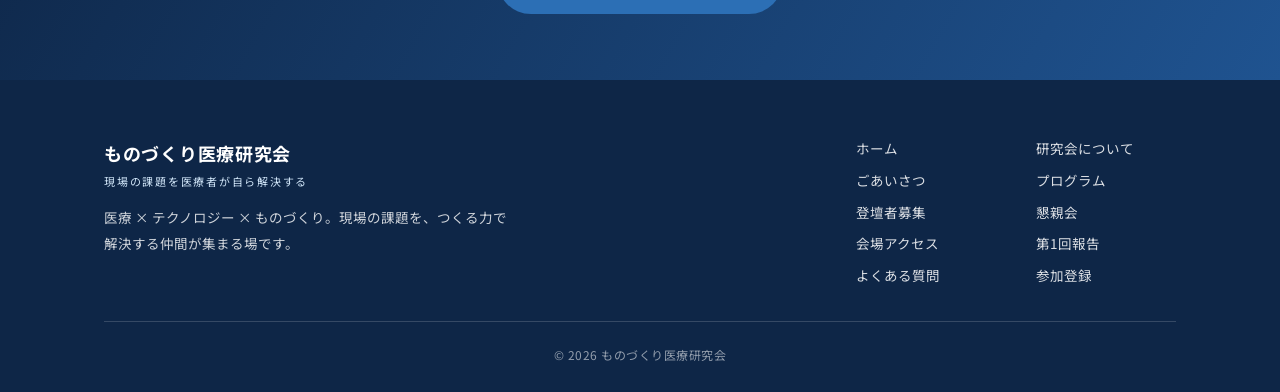
==== commit cf9679ad: "よくある質問ページ（faq.html）を新設し、ナビに追加 Co-Authored-By: Claude Opus 5 <noreply@anthropic.com> Claude-Session: " ====
--- a/index.html
+++ b/index.html
@@ -34,6 +34,7 @@
       <a href="social.html">懇親会</a>
       <a href="access.html">会場アクセス</a>
       <a href="report-1st.html">第1回報告</a>
+      <a href="faq.html">よくある質問</a>
       <a href="registration.html" class="nav-cta">参加登録</a>
     </nav>
   </div>
@@ -198,6 +199,7 @@
       <a href="social.html">懇親会</a>
       <a href="access.html">会場アクセス</a>
       <a href="report-1st.html">第1回報告</a>
+      <a href="faq.html">よくある質問</a>
       <a href="registration.html">参加登録</a>
       </nav>
     </div>
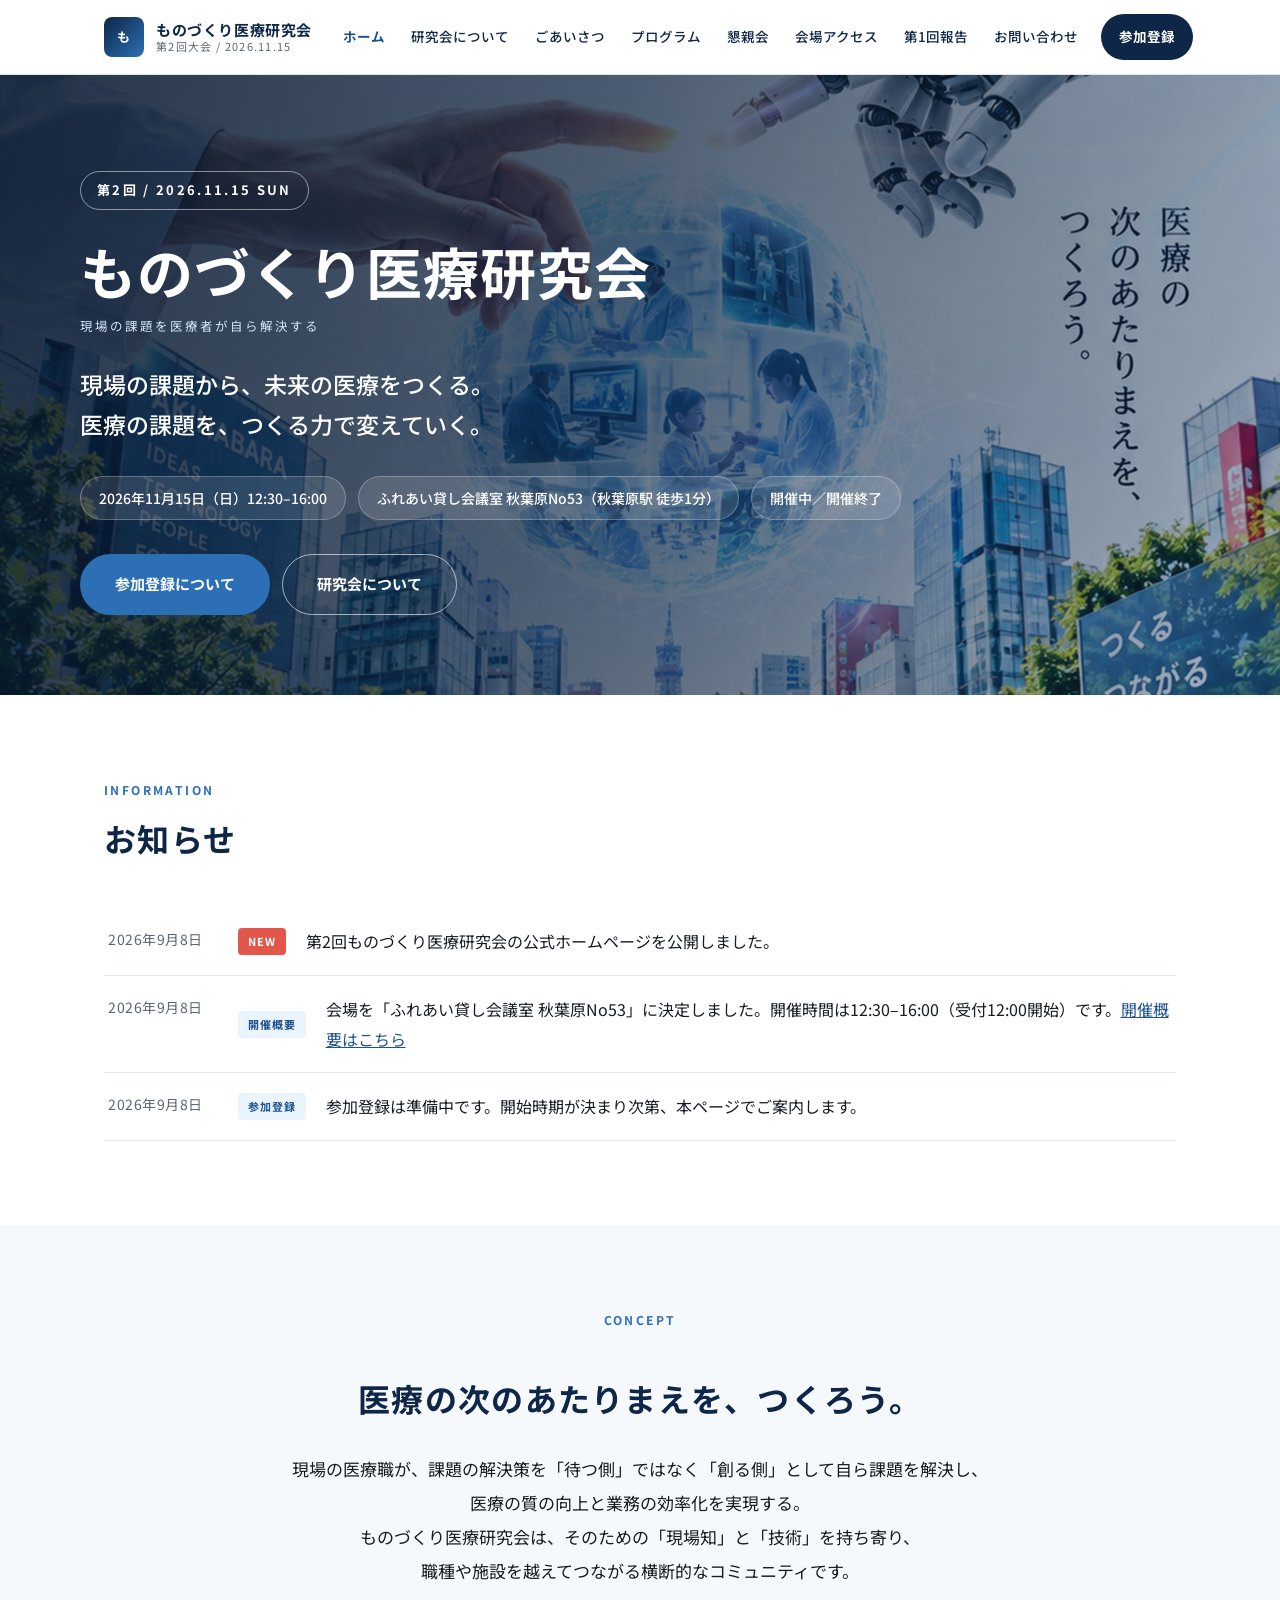
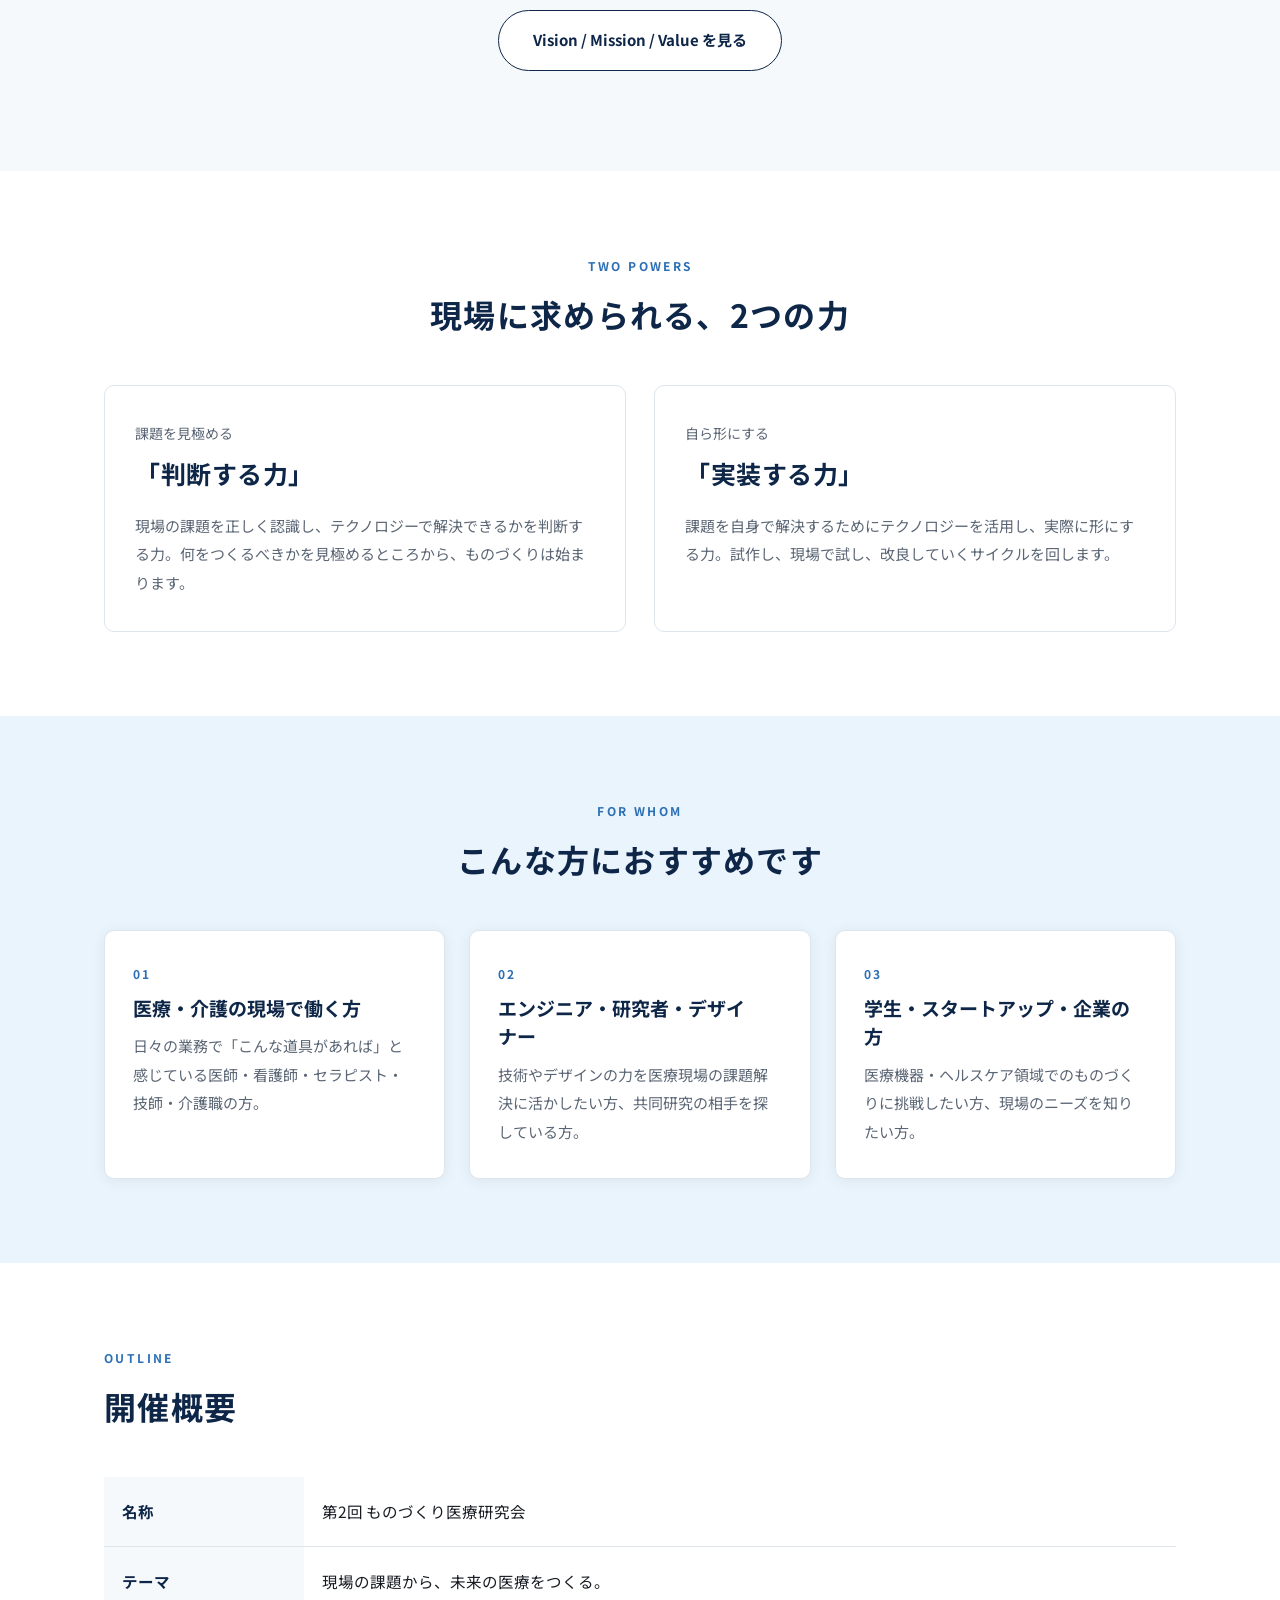
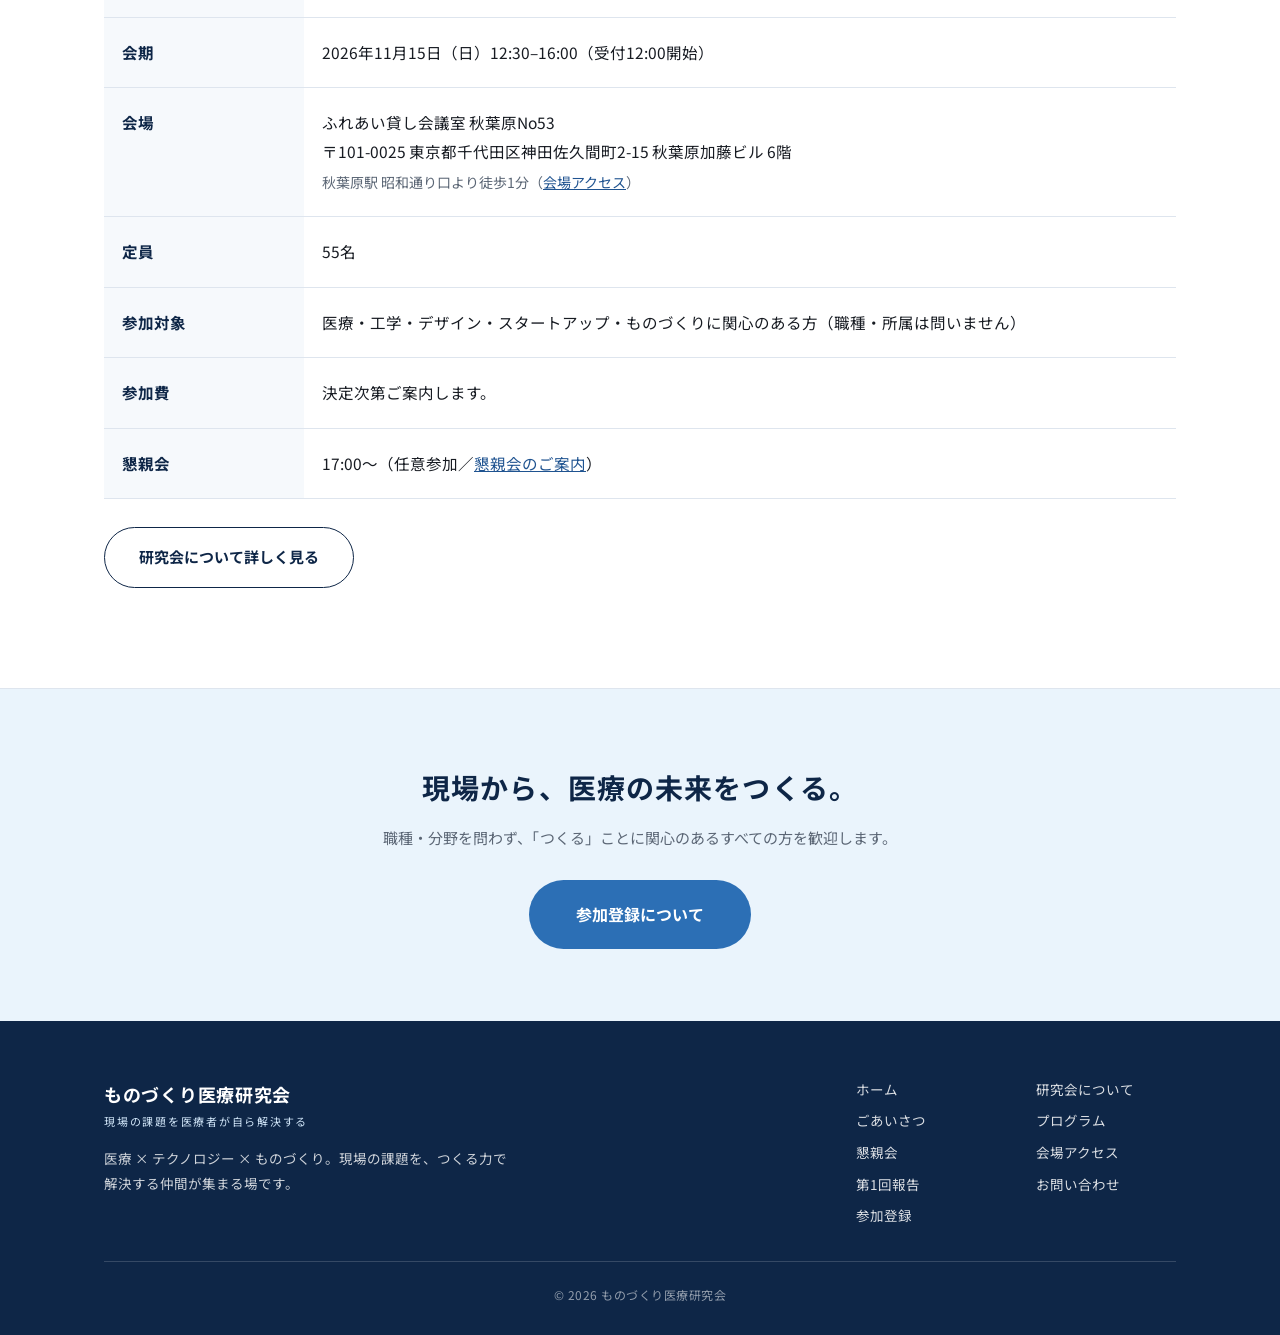
==== commit 620a8db3: "add flyer01" ====
--- a/index.html
+++ b/index.html
@@ -30,11 +30,10 @@
       <a href="about.html">研究会について</a>
       <a href="greeting.html">ごあいさつ</a>
       <a href="program.html">プログラム</a>
-      <a href="call-for-presentations.html">登壇者募集</a>
       <a href="social.html">懇親会</a>
       <a href="access.html">会場アクセス</a>
       <a href="report-1st.html">第1回報告</a>
-      <a href="faq.html">よくある質問</a>
+      <a href="contact.html">お問い合わせ</a>
       <a href="registration.html" class="nav-cta">参加登録</a>
     </nav>
   </div>
@@ -48,12 +47,12 @@
     <p class="hero-lead">現場の課題から、未来の医療をつくる。<br>医療の課題を、つくる力で変えていく。</p>
     <div class="hero-facts">
       <span>2026年11月15日（日）12:30–16:00</span>
-      <span>ふれあい貸し会議室 秋葉原No53（秋葉原駅 徒歩1分）＋オンライン配信</span>
+      <span>ふれあい貸し会議室 秋葉原No53（秋葉原駅 徒歩1分）</span>
       <span id="countdown"></span>
     </div>
     <div class="hero-actions">
-      <a class="btn btn-primary" href="https://peatix.com/event/5176466" target="_blank" rel="noopener">参加チケットを申し込む（Peatix）</a>
-      <a class="btn btn-ghost" href="call-for-presentations.html">登壇者募集（第1次締切 9/30）</a>
+      <a class="btn btn-primary" href="registration.html">参加登録について</a>
+      <a class="btn btn-ghost" href="about.html">研究会について</a>
     </div>
   </div>
 </section>
@@ -66,14 +65,9 @@
     </div>
     <ul class="news-list">
       <li>
-        <time datetime="2026-09-20">2026年9月20日</time>
+        <time datetime="2026-09-08">2026年9月8日</time>
         <span class="news-tag is-new">NEW</span>
-        <span class="news-body">登壇者の公募を開始しました。第1次応募締切は9月30日（水）です。<a href="call-for-presentations.html">登壇者募集はこちら</a></span>
-      </li>
-      <li>
-        <time datetime="2026-09-20">2026年9月20日</time>
-        <span class="news-tag">開催概要</span>
-        <span class="news-body">参加チケットの販売を開始しました（Peatix）。現地開催に加え、オンライン配信も予定しています。<a href="registration.html">参加費・チケットはこちら</a></span>
+        <span class="news-body">第2回ものづくり医療研究会の公式ホームページを公開しました。</span>
       </li>
       <li>
         <time datetime="2026-09-08">2026年9月8日</time>
@@ -82,11 +76,10 @@
       </li>
       <li>
         <time datetime="2026-09-08">2026年9月8日</time>
-        <span class="news-tag">お知らせ</span>
-        <span class="news-body">第2回ものづくり医療研究会の公式ホームページを公開しました。</span>
+        <span class="news-tag">参加登録</span>
+        <span class="news-body">参加登録は準備中です。開始時期が決まり次第、本ページでご案内します。</span>
       </li>
     </ul>
-    <p class="edit-note" style="margin-top:18px;">※ 新しいお知らせは <code>index.html</code> の「お知らせ」ブロックに 1 行追加してください。</p>
   </div>
 </section>
 
@@ -94,9 +87,10 @@
   <div class="wrap narrow center">
     <p class="section-en">CONCEPT</p>
     <h2 class="section-title">医療の次のあたりまえを、つくろう。</h2>
-    <p class="lead" style="margin-top:24px;"><span class="ph">現場の医療職が、</span><span class="ph">課題の解決策を「待つ側」ではなく</span><span class="ph">「創る側」として自ら課題を解決し、</span><span class="ph">医療の質の向上と</span><span class="ph">業務の効率化を実現する。</span></p>
-    <p class="lead"><span class="ph">ものづくり医療研究会は、</span><span class="ph">そのための「現場知」と「技術」を持ち寄り、</span><span class="ph">職種や施設を越えてつながる</span><span class="ph">横断的なコミュニティです。</span></p>
-    <p style="margin-top:22px;"><span class="ph">医療・テクノロジー・ものづくりに</span><span class="ph">関心を持つ仲間が集まり、</span><span class="ph">現場の課題やアイデア、実践を共有します。</span><span class="ph">完成した作品だけでなく、</span><span class="ph">試作途中の取り組みや、</span><span class="ph">試してみてわかったこと、</span><span class="ph">これから解決したい課題も歓迎します。</span><span class="ph">発表や交流を通じて、</span><span class="ph">一緒に考え、</span><span class="ph">次の一歩につなげましょう。</span></p>
+    <p class="lead phrase" style="margin-top:24px;">
+      <span>現場の医療職が、課題の解決策を「待つ側」ではなく「創る側」として自ら課題を解決し、</span><span>医療の質の向上と業務の効率化を実現する。</span><br>
+      <span>ものづくり医療研究会は、そのための「現場知」と「技術」を持ち寄り、</span><span>職種や施設を越えてつながる横断的なコミュニティです。</span>
+    </p>
     <p style="margin-top:22px;"><a class="btn btn-outline" href="about.html">Vision / Mission / Value を見る</a></p>
   </div>
 </section>
@@ -128,26 +122,21 @@
       <p class="section-en">FOR WHOM</p>
       <h2 class="section-title">こんな方におすすめです</h2>
     </div>
-    <div class="grid grid-2">
+    <div class="grid grid-3">
       <div class="card">
         <span class="card-num">01</span>
-        <h3>医療現場の課題をものづくりで解決したい方</h3>
+        <h3>医療・介護の現場で働く方</h3>
         <p>日々の業務で「こんな道具があれば」と感じている医師・看護師・セラピスト・技師・介護職の方。</p>
       </div>
       <div class="card">
         <span class="card-num">02</span>
-        <h3>医療に関わる試作・開発・実践を共有したい方</h3>
-        <p>つくったもの、試している途中のもの、うまくいかなかったことも含めて共有したい方。</p>
+        <h3>エンジニア・研究者・デザイナー</h3>
+        <p>技術やデザインの力を医療現場の課題解決に活かしたい方、共同研究の相手を探している方。</p>
       </div>
       <div class="card">
         <span class="card-num">03</span>
-        <h3>分野を越えて交流したい方</h3>
-        <p>医療者、エンジニア、デザイナーなど、立場や専門を越えてつながりたい方。</p>
-      </div>
-      <div class="card">
-        <span class="card-num">04</span>
-        <h3>ものづくりに関心があり、これから取り組んでみたい方</h3>
-        <p>経験は問いません。現場の課題を知っていること自体が、ものづくりの出発点です。</p>
+        <h3>学生・スタートアップ・企業の方</h3>
+        <p>医療機器・ヘルスケア領域でのものづくりに挑戦したい方、現場のニーズを知りたい方。</p>
       </div>
     </div>
   </div>
@@ -164,12 +153,10 @@
       <tr><th>テーマ</th><td>現場の課題から、未来の医療をつくる。</td></tr>
       <tr><th>会期</th><td>2026年11月15日（日）12:30–16:00（受付12:00開始）</td></tr>
       <tr><th>会場</th><td>ふれあい貸し会議室 秋葉原No53<br>〒101-0025 東京都千代田区神田佐久間町2-15 秋葉原加藤ビル 6階<br><span class="muted">秋葉原駅 昭和通り口より徒歩1分（<a href="access.html">会場アクセス</a>）</span></td></tr>
-      <tr><th>開催形式</th><td>現地開催＋オンライン配信<br><span class="muted">配信方法は参加者へ別途ご案内します。</span></td></tr>
-      <tr><th>定員</th><td>現地参加 55名（会場定員）</td></tr>
+      <tr><th>定員</th><td>55名</td></tr>
       <tr><th>参加対象</th><td>医療・工学・デザイン・スタートアップ・ものづくりに関心のある方（職種・所属は問いません）</td></tr>
-      <tr><th>参加費</th><td>現地参加（一般）4,000円／現地参加（もいせん卒業生）3,000円／オンライン参加 2,000円<br><span class="muted">懇親会は別途 5,500円（<a href="registration.html">参加登録</a>）</span></td></tr>
-      <tr><th>懇親会</th><td>17:00〜19:00（希望者のみ・別途チケット／<a href="social.html">懇親会のご案内</a>）</td></tr>
-      <tr><th>登壇者募集</th><td>公募制。第1次締切 2026年9月30日（水）／第2次締切 10月12日（月）（<a href="call-for-presentations.html">登壇者募集</a>）</td></tr>
+      <tr><th>参加費</th><td>決定次第ご案内します。</td></tr>
+      <tr><th>懇親会</th><td>17:00〜（任意参加／<a href="social.html">懇親会のご案内</a>）</td></tr>
     </table>
     <p style="margin-top:28px;"><a class="btn btn-outline" href="about.html">研究会について詳しく見る</a></p>
   </div>
@@ -179,7 +166,7 @@
   <div class="wrap">
     <h2>現場から、医療の未来をつくる。</h2>
     <p>職種・分野を問わず、「つくる」ことに関心のあるすべての方を歓迎します。</p>
-    <a class="btn btn-primary btn-lg" href="registration.html">参加チケット・お申し込み</a>
+    <a class="btn btn-primary btn-lg" href="registration.html">参加登録について</a>
   </div>
 </section>
 <footer class="site-footer">
@@ -195,11 +182,10 @@
       <a href="about.html">研究会について</a>
       <a href="greeting.html">ごあいさつ</a>
       <a href="program.html">プログラム</a>
-      <a href="call-for-presentations.html">登壇者募集</a>
       <a href="social.html">懇親会</a>
       <a href="access.html">会場アクセス</a>
       <a href="report-1st.html">第1回報告</a>
-      <a href="faq.html">よくある質問</a>
+      <a href="contact.html">お問い合わせ</a>
       <a href="registration.html">参加登録</a>
       </nav>
     </div>
--- a/assets/style.css
+++ b/assets/style.css
@@ -252,6 +252,16 @@
   .timetable td.time { width: 100%; }
 }
 
+/* ---------- 引用ブロック ---------- */
+.pull-quote {
+  background: var(--sky); border-left: 4px solid var(--blue);
+  border-radius: 0 var(--radius) var(--radius) 0;
+  padding: 30px 32px; margin: 36px 0;
+}
+.pull-quote p { margin: 0; font-size: 20px; font-weight: 700; color: var(--navy); line-height: 1.7; }
+.pull-quote .pull-quote-note { margin-top: 8px; font-size: 15px; font-weight: 400; color: var(--gray); }
+@media (max-width: 640px) { .pull-quote { padding: 24px 22px; } .pull-quote p { font-size: 17px; } }
+
 /* ---------- ビジョン ---------- */
 .vision {
   background: linear-gradient(120deg, var(--navy) 0%, var(--blue-dark) 100%);
@@ -293,19 +303,32 @@
   width: 8px; height: 8px; border-radius: 50%; background: var(--blue);
 }
 ol.steps { counter-reset: step; list-style: none; padding: 0; margin: 0; }
-ol.steps li { position: relative; padding-left: 74px; margin-bottom: 26px; }
+ol.steps li { position: relative; padding-left: 52px; margin-bottom: 26px; }
 ol.steps li::before {
   counter-increment: step; content: "STEP " counter(step);
-  position: absolute; left: 0; top: 3px; font-size: 10.5px; font-weight: 700; white-space: nowrap;
+  position: absolute; left: 0; top: 2px; font-size: 10.5px; font-weight: 700;
   color: #fff; background: var(--blue); border-radius: 4px; padding: 3px 6px; letter-spacing: .06em;
 }
 ol.steps h3 { margin: 0 0 4px; font-size: 17px; color: var(--navy); }
 ol.steps p { margin: 0; font-size: 15px; color: var(--gray); }
 
+/* ---------- 文節で改行するテキスト ---------- */
+.phrase span { display: inline-block; }
+
+/* ---------- ポスター図版 ---------- */
+.poster-figure { margin: 36px auto 8px; max-width: 460px; text-align: center; }
+.poster-figure img { border: 1px solid var(--line); border-radius: var(--radius); box-shadow: var(--shadow-lg); }
+.poster-figure figcaption { margin-top: 12px; font-size: 13px; color: var(--gray); line-height: 1.7; }
+
+/* ---------- ページ内 CTA ---------- */
+.cta-inline { text-align: center; padding: 8px 0 44px; }
+.cta-inline-title { margin: 0 0 8px; font-size: 20px; font-weight: 700; color: var(--navy); }
+.cta-inline-note { margin: 0 0 24px; font-size: 15px; color: var(--gray); }
+
 /* ---------- CTA 帯 ---------- */
-.cta-band { background: linear-gradient(120deg, var(--navy) 0%, var(--blue-dark) 100%); color: #fff; padding: 66px 0; text-align: center; }
-.cta-band h2 { margin: 0 0 10px; font-size: clamp(20px, 3vw, 28px); letter-spacing: .04em; }
-.cta-band p { margin: 0 0 28px; color: var(--blue-light); font-size: 15px; }
+.cta-band { background: var(--sky); color: var(--navy); padding: 72px 0; text-align: center; border-top: 1px solid var(--line); }
+.cta-band h2 { margin: 0 0 10px; font-size: clamp(20px, 3vw, 28px); letter-spacing: .04em; color: var(--navy); }
+.cta-band p { margin: 0 0 28px; color: var(--gray); font-size: 15px; }
 
 /* ---------- フッター ---------- */
 .site-footer { background: var(--navy); color: rgba(255,255,255,.8); padding: 56px 0 28px; font-size: 14px; }
@@ -324,12 +347,3 @@
 .center { text-align: center; }
 .muted { color: var(--gray); font-size: 14px; }
 .edit-note { font-size: 12.5px; color: var(--gray-light); }
-
-/* 日本語の折り返しを文節単位に（対応ブラウザのみ） */
-.lead, .hero-lead, .section-soft p, .card p, .cta-band p, .vision-text {
-  word-break: auto-phrase; text-wrap: pretty;
-}
-/* 文節のかたまり（この中では改行しない） */
-.ph { display: inline-block; }
-/* 中央揃えの短い段落は行長を均等に */
-.section-soft .center p, .cta-band p, .section-head.center p, .hero-lead { text-wrap: balance; }
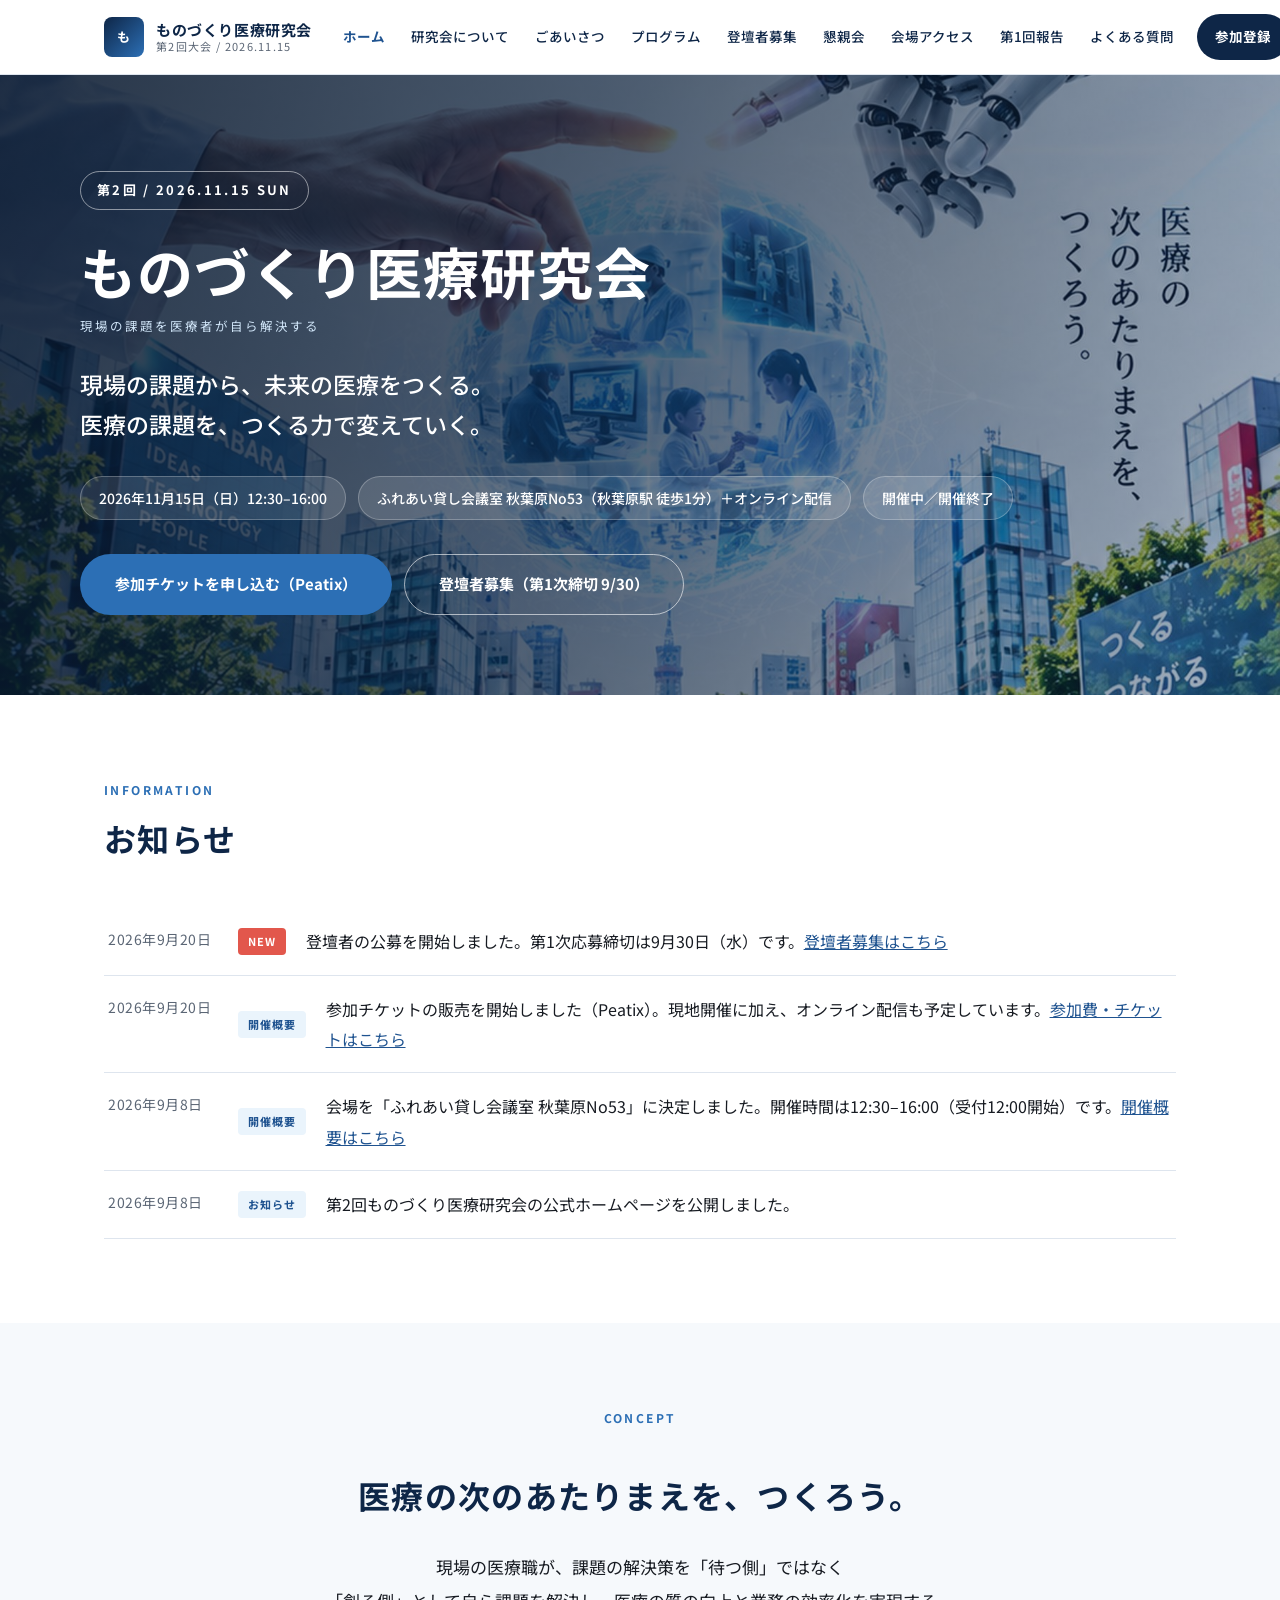
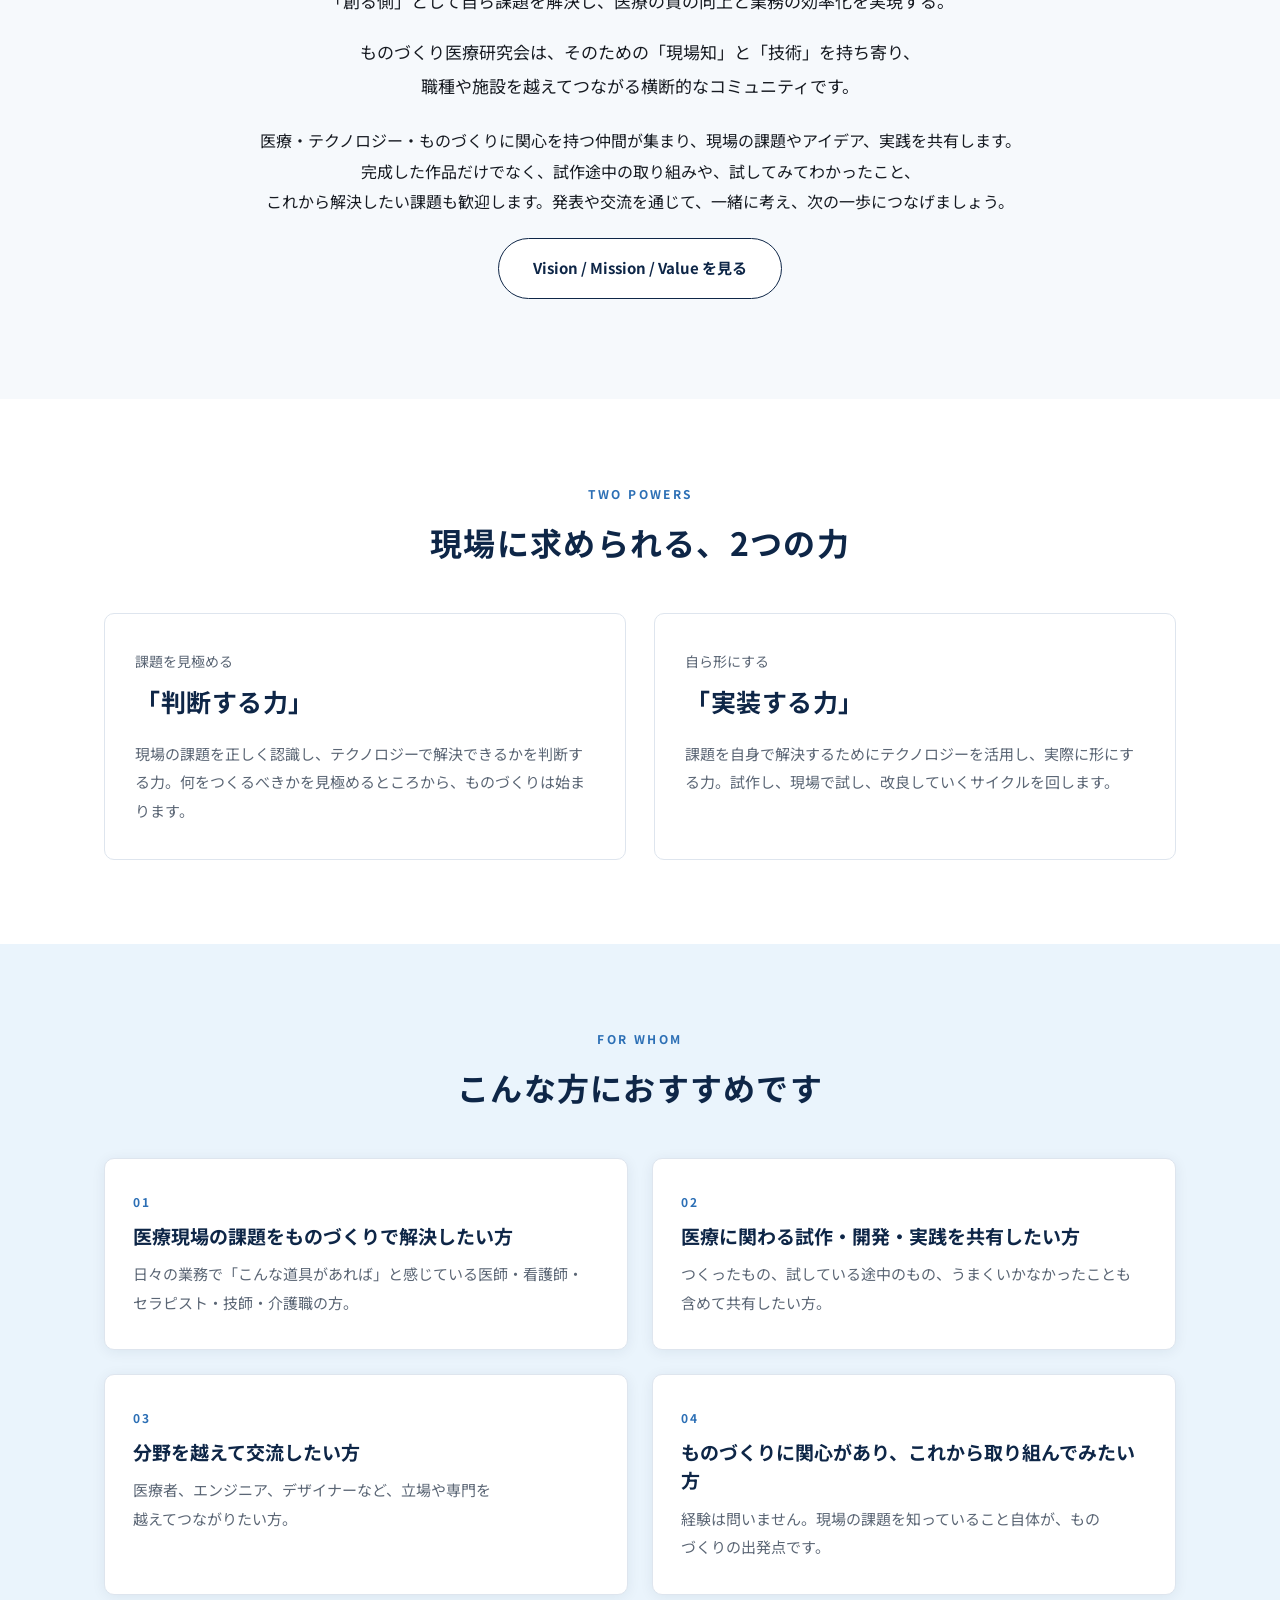
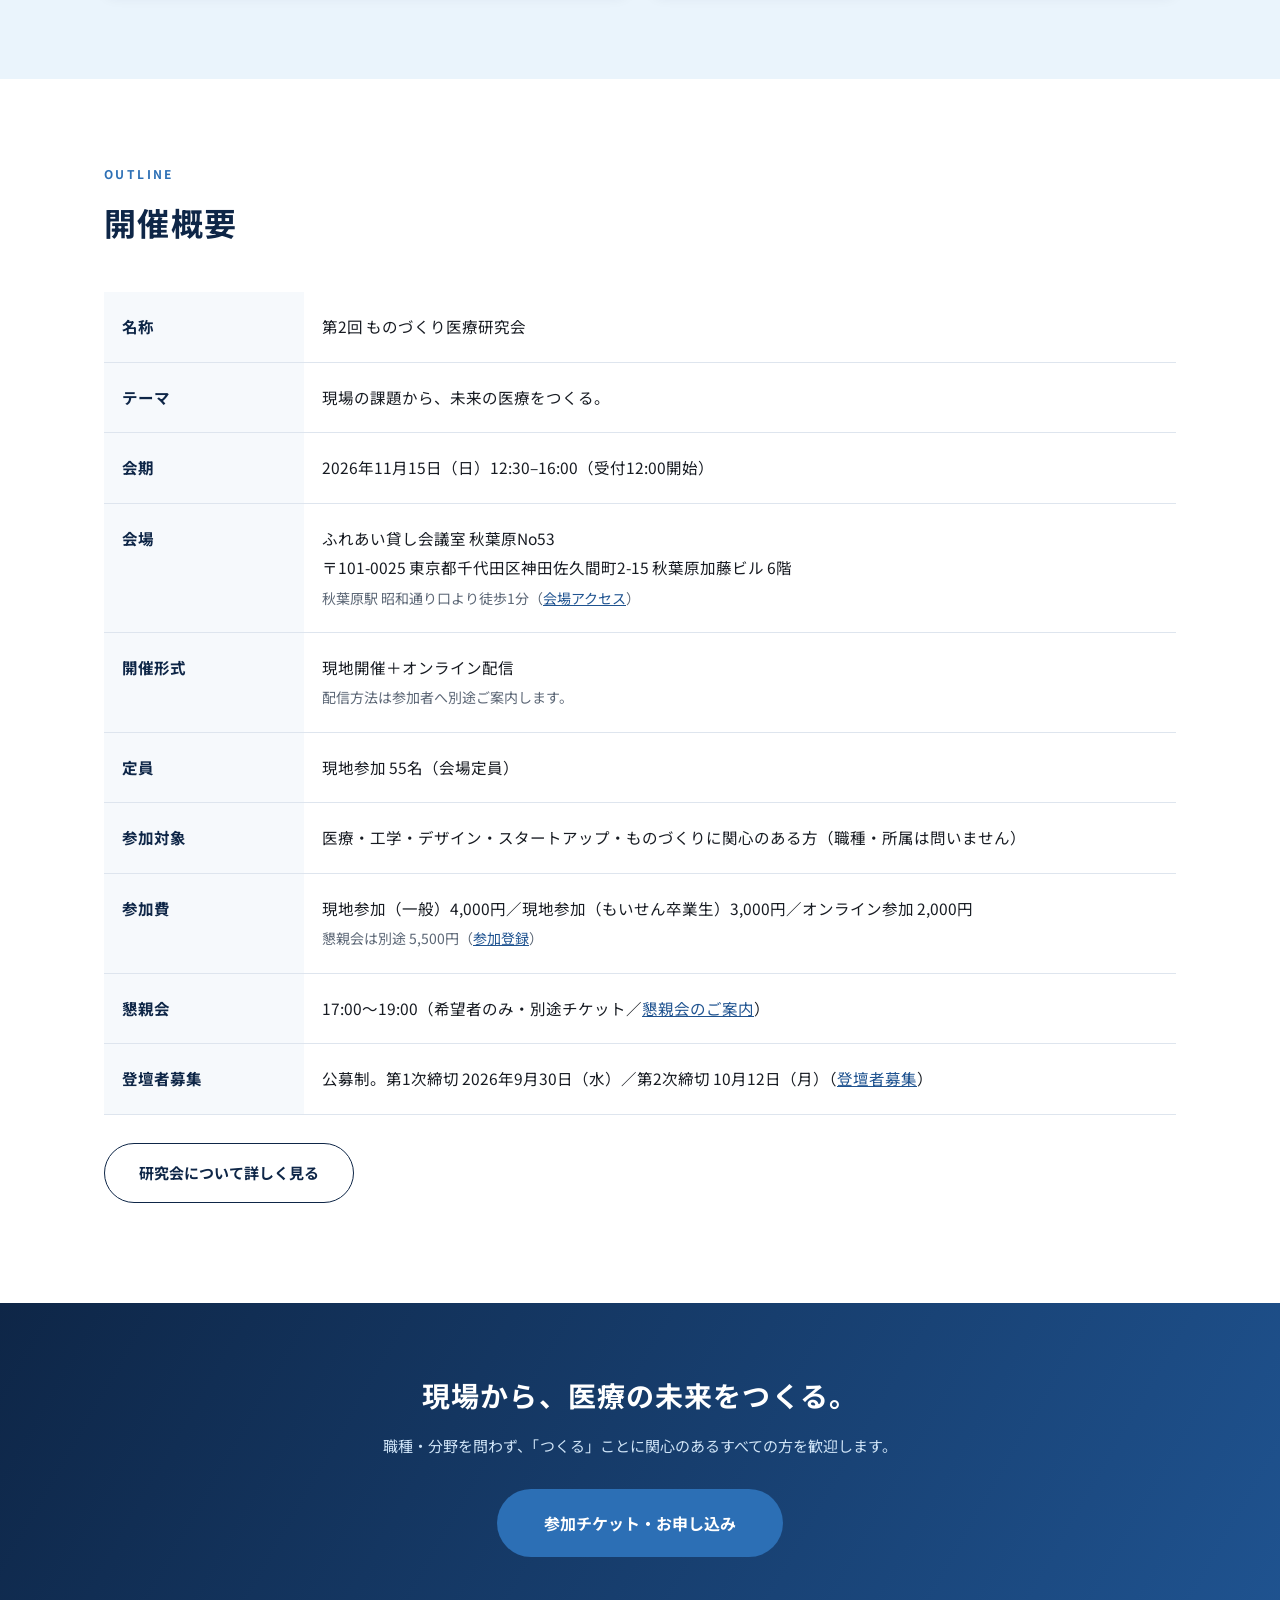
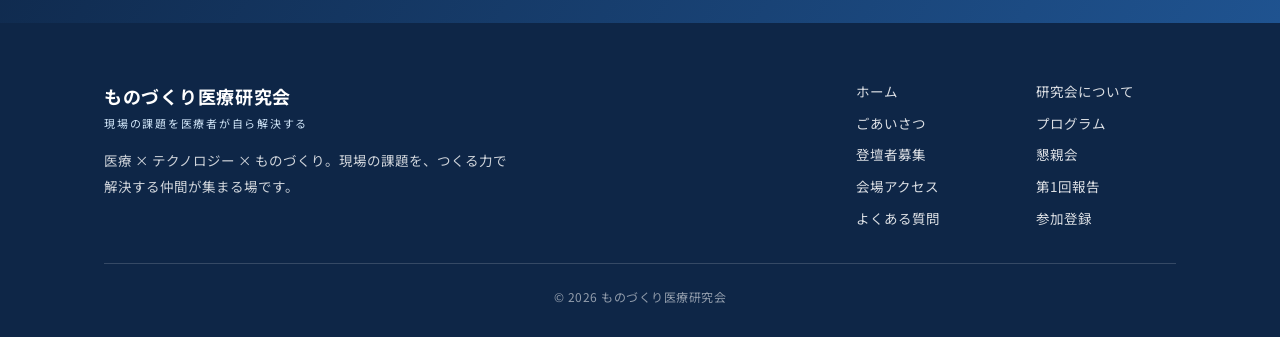
==== commit e6025421: "modified latest" ====
--- a/index.html
+++ b/index.html
@@ -30,10 +30,11 @@
       <a href="about.html">研究会について</a>
       <a href="greeting.html">ごあいさつ</a>
       <a href="program.html">プログラム</a>
+      <a href="call-for-presentations.html">登壇者募集</a>
       <a href="social.html">懇親会</a>
       <a href="access.html">会場アクセス</a>
       <a href="report-1st.html">第1回報告</a>
-      <a href="contact.html">お問い合わせ</a>
+      <a href="faq.html">よくある質問</a>
       <a href="registration.html" class="nav-cta">参加登録</a>
     </nav>
   </div>
@@ -47,12 +48,12 @@
     <p class="hero-lead">現場の課題から、未来の医療をつくる。<br>医療の課題を、つくる力で変えていく。</p>
     <div class="hero-facts">
       <span>2026年11月15日（日）12:30–16:00</span>
-      <span>ふれあい貸し会議室 秋葉原No53（秋葉原駅 徒歩1分）</span>
+      <span>ふれあい貸し会議室 秋葉原No53（秋葉原駅 徒歩1分）＋オンライン配信</span>
       <span id="countdown"></span>
     </div>
     <div class="hero-actions">
-      <a class="btn btn-primary" href="registration.html">参加登録について</a>
-      <a class="btn btn-ghost" href="about.html">研究会について</a>
+      <a class="btn btn-primary" href="https://peatix.com/event/5176466" target="_blank" rel="noopener">参加チケットを申し込む（Peatix）</a>
+      <a class="btn btn-ghost" href="call-for-presentations.html">登壇者募集（第1次締切 9/30）</a>
     </div>
   </div>
 </section>
@@ -65,9 +66,14 @@
     </div>
     <ul class="news-list">
       <li>
-        <time datetime="2026-09-08">2026年9月8日</time>
+        <time datetime="2026-09-20">2026年9月20日</time>
         <span class="news-tag is-new">NEW</span>
-        <span class="news-body">第2回ものづくり医療研究会の公式ホームページを公開しました。</span>
+        <span class="news-body">登壇者の公募を開始しました。第1次応募締切は9月30日（水）です。<a href="call-for-presentations.html">登壇者募集はこちら</a></span>
+      </li>
+      <li>
+        <time datetime="2026-09-20">2026年9月20日</time>
+        <span class="news-tag">開催概要</span>
+        <span class="news-body">参加チケットの販売を開始しました（Peatix）。現地開催に加え、オンライン配信も予定しています。<a href="registration.html">参加費・チケットはこちら</a></span>
       </li>
       <li>
         <time datetime="2026-09-08">2026年9月8日</time>
@@ -76,8 +82,8 @@
       </li>
       <li>
         <time datetime="2026-09-08">2026年9月8日</time>
-        <span class="news-tag">参加登録</span>
-        <span class="news-body">参加登録は準備中です。開始時期が決まり次第、本ページでご案内します。</span>
+        <span class="news-tag">お知らせ</span>
+        <span class="news-body">第2回ものづくり医療研究会の公式ホームページを公開しました。</span>
       </li>
     </ul>
   </div>
@@ -87,10 +93,9 @@
   <div class="wrap narrow center">
     <p class="section-en">CONCEPT</p>
     <h2 class="section-title">医療の次のあたりまえを、つくろう。</h2>
-    <p class="lead phrase" style="margin-top:24px;">
-      <span>現場の医療職が、課題の解決策を「待つ側」ではなく「創る側」として自ら課題を解決し、</span><span>医療の質の向上と業務の効率化を実現する。</span><br>
-      <span>ものづくり医療研究会は、そのための「現場知」と「技術」を持ち寄り、</span><span>職種や施設を越えてつながる横断的なコミュニティです。</span>
-    </p>
+    <p class="lead" style="margin-top:24px;"><span class="ph">現場の医療職が、</span><span class="ph">課題の解決策を「待つ側」ではなく</span><span class="ph">「創る側」として自ら課題を解決し、</span><span class="ph">医療の質の向上と</span><span class="ph">業務の効率化を実現する。</span></p>
+    <p class="lead"><span class="ph">ものづくり医療研究会は、</span><span class="ph">そのための「現場知」と「技術」を持ち寄り、</span><span class="ph">職種や施設を越えてつながる</span><span class="ph">横断的なコミュニティです。</span></p>
+    <p style="margin-top:22px;"><span class="ph">医療・テクノロジー・ものづくりに</span><span class="ph">関心を持つ仲間が集まり、</span><span class="ph">現場の課題やアイデア、実践を共有します。</span><span class="ph">完成した作品だけでなく、</span><span class="ph">試作途中の取り組みや、</span><span class="ph">試してみてわかったこと、</span><span class="ph">これから解決したい課題も歓迎します。</span><span class="ph">発表や交流を通じて、</span><span class="ph">一緒に考え、</span><span class="ph">次の一歩につなげましょう。</span></p>
     <p style="margin-top:22px;"><a class="btn btn-outline" href="about.html">Vision / Mission / Value を見る</a></p>
   </div>
 </section>
@@ -122,21 +127,26 @@
       <p class="section-en">FOR WHOM</p>
       <h2 class="section-title">こんな方におすすめです</h2>
     </div>
-    <div class="grid grid-3">
+    <div class="grid grid-2">
       <div class="card">
         <span class="card-num">01</span>
-        <h3>医療・介護の現場で働く方</h3>
+        <h3>医療現場の課題をものづくりで解決したい方</h3>
         <p>日々の業務で「こんな道具があれば」と感じている医師・看護師・セラピスト・技師・介護職の方。</p>
       </div>
       <div class="card">
         <span class="card-num">02</span>
-        <h3>エンジニア・研究者・デザイナー</h3>
-        <p>技術やデザインの力を医療現場の課題解決に活かしたい方、共同研究の相手を探している方。</p>
+        <h3>医療に関わる試作・開発・実践を共有したい方</h3>
+        <p>つくったもの、試している途中のもの、うまくいかなかったことも含めて共有したい方。</p>
       </div>
       <div class="card">
         <span class="card-num">03</span>
-        <h3>学生・スタートアップ・企業の方</h3>
-        <p>医療機器・ヘルスケア領域でのものづくりに挑戦したい方、現場のニーズを知りたい方。</p>
+        <h3>分野を越えて交流したい方</h3>
+        <p>医療者、エンジニア、デザイナーなど、立場や専門を越えてつながりたい方。</p>
+      </div>
+      <div class="card">
+        <span class="card-num">04</span>
+        <h3>ものづくりに関心があり、これから取り組んでみたい方</h3>
+        <p>経験は問いません。現場の課題を知っていること自体が、ものづくりの出発点です。</p>
       </div>
     </div>
   </div>
@@ -153,10 +163,12 @@
       <tr><th>テーマ</th><td>現場の課題から、未来の医療をつくる。</td></tr>
       <tr><th>会期</th><td>2026年11月15日（日）12:30–16:00（受付12:00開始）</td></tr>
       <tr><th>会場</th><td>ふれあい貸し会議室 秋葉原No53<br>〒101-0025 東京都千代田区神田佐久間町2-15 秋葉原加藤ビル 6階<br><span class="muted">秋葉原駅 昭和通り口より徒歩1分（<a href="access.html">会場アクセス</a>）</span></td></tr>
-      <tr><th>定員</th><td>55名</td></tr>
+      <tr><th>開催形式</th><td>現地開催＋オンライン配信<br><span class="muted">配信方法は参加者へ別途ご案内します。</span></td></tr>
+      <tr><th>定員</th><td>現地参加 55名（会場定員）</td></tr>
       <tr><th>参加対象</th><td>医療・工学・デザイン・スタートアップ・ものづくりに関心のある方（職種・所属は問いません）</td></tr>
-      <tr><th>参加費</th><td>決定次第ご案内します。</td></tr>
-      <tr><th>懇親会</th><td>17:00〜（任意参加／<a href="social.html">懇親会のご案内</a>）</td></tr>
+      <tr><th>参加費</th><td>現地参加（一般）4,000円／現地参加（もいせん卒業生）3,000円／オンライン参加 2,000円<br><span class="muted">懇親会は別途 5,500円（<a href="registration.html">参加登録</a>）</span></td></tr>
+      <tr><th>懇親会</th><td>17:00〜19:00（希望者のみ・別途チケット／<a href="social.html">懇親会のご案内</a>）</td></tr>
+      <tr><th>登壇者募集</th><td>公募制。第1次締切 2026年9月30日（水）／第2次締切 10月12日（月）（<a href="call-for-presentations.html">登壇者募集</a>）</td></tr>
     </table>
     <p style="margin-top:28px;"><a class="btn btn-outline" href="about.html">研究会について詳しく見る</a></p>
   </div>
@@ -166,7 +178,7 @@
   <div class="wrap">
     <h2>現場から、医療の未来をつくる。</h2>
     <p>職種・分野を問わず、「つくる」ことに関心のあるすべての方を歓迎します。</p>
-    <a class="btn btn-primary btn-lg" href="registration.html">参加登録について</a>
+    <a class="btn btn-primary btn-lg" href="registration.html">参加チケット・お申し込み</a>
   </div>
 </section>
 <footer class="site-footer">
@@ -182,10 +194,11 @@
       <a href="about.html">研究会について</a>
       <a href="greeting.html">ごあいさつ</a>
       <a href="program.html">プログラム</a>
+      <a href="call-for-presentations.html">登壇者募集</a>
       <a href="social.html">懇親会</a>
       <a href="access.html">会場アクセス</a>
       <a href="report-1st.html">第1回報告</a>
-      <a href="contact.html">お問い合わせ</a>
+      <a href="faq.html">よくある質問</a>
       <a href="registration.html">参加登録</a>
       </nav>
     </div>
--- a/assets/style.css
+++ b/assets/style.css
@@ -252,6 +252,17 @@
   .timetable td.time { width: 100%; }
 }
 
+/* ---------- ビジョン ---------- */
+.vision {
+  background: linear-gradient(120deg, var(--navy) 0%, var(--blue-dark) 100%);
+  color: #fff; border-radius: var(--radius); padding: 46px 40px; margin-bottom: 8px;
+}
+.vision-en { margin: 0 0 14px; font-size: 12px; letter-spacing: .22em; font-weight: 700; color: var(--blue-light); }
+.vision-copy { margin: 0 0 20px; font-size: clamp(24px, 3.6vw, 34px); font-weight: 700; line-height: 1.45; letter-spacing: .02em; }
+.vision-text { margin: 0; font-size: 15.5px; line-height: 1.95; color: rgba(255,255,255,.9); }
+@media (max-width: 640px) { .vision { padding: 32px 24px; } }
+
+
 /* ---------- 引用ブロック ---------- */
 .pull-quote {
   background: var(--sky); border-left: 4px solid var(--blue);
@@ -262,15 +273,10 @@
 .pull-quote .pull-quote-note { margin-top: 8px; font-size: 15px; font-weight: 400; color: var(--gray); }
 @media (max-width: 640px) { .pull-quote { padding: 24px 22px; } .pull-quote p { font-size: 17px; } }
 
-/* ---------- ビジョン ---------- */
-.vision {
-  background: linear-gradient(120deg, var(--navy) 0%, var(--blue-dark) 100%);
-  color: #fff; border-radius: var(--radius); padding: 46px 40px; margin-bottom: 8px;
-}
-.vision-en { margin: 0 0 14px; font-size: 12px; letter-spacing: .22em; font-weight: 700; color: var(--blue-light); }
-.vision-copy { margin: 0 0 20px; font-size: clamp(24px, 3.6vw, 34px); font-weight: 700; line-height: 1.45; letter-spacing: .02em; }
-.vision-text { margin: 0; font-size: 15.5px; line-height: 1.95; color: rgba(255,255,255,.9); }
-@media (max-width: 640px) { .vision { padding: 32px 24px; } }
+/* ---------- ポスター図版 ---------- */
+.poster-figure { margin: 36px auto 8px; max-width: 460px; text-align: center; }
+.poster-figure img { border: 1px solid var(--line); border-radius: var(--radius); box-shadow: var(--shadow-lg); }
+.poster-figure figcaption { margin-top: 12px; font-size: 13px; color: var(--gray); line-height: 1.7; }
 
 /* ---------- 地図 ---------- */
 .map-frame {
@@ -303,32 +309,19 @@
   width: 8px; height: 8px; border-radius: 50%; background: var(--blue);
 }
 ol.steps { counter-reset: step; list-style: none; padding: 0; margin: 0; }
-ol.steps li { position: relative; padding-left: 52px; margin-bottom: 26px; }
+ol.steps li { position: relative; padding-left: 74px; margin-bottom: 26px; }
 ol.steps li::before {
   counter-increment: step; content: "STEP " counter(step);
-  position: absolute; left: 0; top: 2px; font-size: 10.5px; font-weight: 700;
+  position: absolute; left: 0; top: 3px; font-size: 10.5px; font-weight: 700; white-space: nowrap;
   color: #fff; background: var(--blue); border-radius: 4px; padding: 3px 6px; letter-spacing: .06em;
 }
 ol.steps h3 { margin: 0 0 4px; font-size: 17px; color: var(--navy); }
 ol.steps p { margin: 0; font-size: 15px; color: var(--gray); }
 
-/* ---------- 文節で改行するテキスト ---------- */
-.phrase span { display: inline-block; }
-
-/* ---------- ポスター図版 ---------- */
-.poster-figure { margin: 36px auto 8px; max-width: 460px; text-align: center; }
-.poster-figure img { border: 1px solid var(--line); border-radius: var(--radius); box-shadow: var(--shadow-lg); }
-.poster-figure figcaption { margin-top: 12px; font-size: 13px; color: var(--gray); line-height: 1.7; }
-
-/* ---------- ページ内 CTA ---------- */
-.cta-inline { text-align: center; padding: 8px 0 44px; }
-.cta-inline-title { margin: 0 0 8px; font-size: 20px; font-weight: 700; color: var(--navy); }
-.cta-inline-note { margin: 0 0 24px; font-size: 15px; color: var(--gray); }
-
 /* ---------- CTA 帯 ---------- */
-.cta-band { background: var(--sky); color: var(--navy); padding: 72px 0; text-align: center; border-top: 1px solid var(--line); }
-.cta-band h2 { margin: 0 0 10px; font-size: clamp(20px, 3vw, 28px); letter-spacing: .04em; color: var(--navy); }
-.cta-band p { margin: 0 0 28px; color: var(--gray); font-size: 15px; }
+.cta-band { background: linear-gradient(120deg, var(--navy) 0%, var(--blue-dark) 100%); color: #fff; padding: 66px 0; text-align: center; }
+.cta-band h2 { margin: 0 0 10px; font-size: clamp(20px, 3vw, 28px); letter-spacing: .04em; }
+.cta-band p { margin: 0 0 28px; color: var(--blue-light); font-size: 15px; }
 
 /* ---------- フッター ---------- */
 .site-footer { background: var(--navy); color: rgba(255,255,255,.8); padding: 56px 0 28px; font-size: 14px; }
@@ -347,3 +340,12 @@
 .center { text-align: center; }
 .muted { color: var(--gray); font-size: 14px; }
 .edit-note { font-size: 12.5px; color: var(--gray-light); }
+
+/* 日本語の折り返しを文節単位に（対応ブラウザのみ） */
+.lead, .hero-lead, .section-soft p, .card p, .cta-band p, .vision-text {
+  word-break: auto-phrase; text-wrap: pretty;
+}
+/* 文節のかたまり（この中では改行しない） */
+.ph { display: inline-block; }
+/* 中央揃えの短い段落は行長を均等に */
+.section-soft .center p, .cta-band p, .section-head.center p, .hero-lead { text-wrap: balance; }
